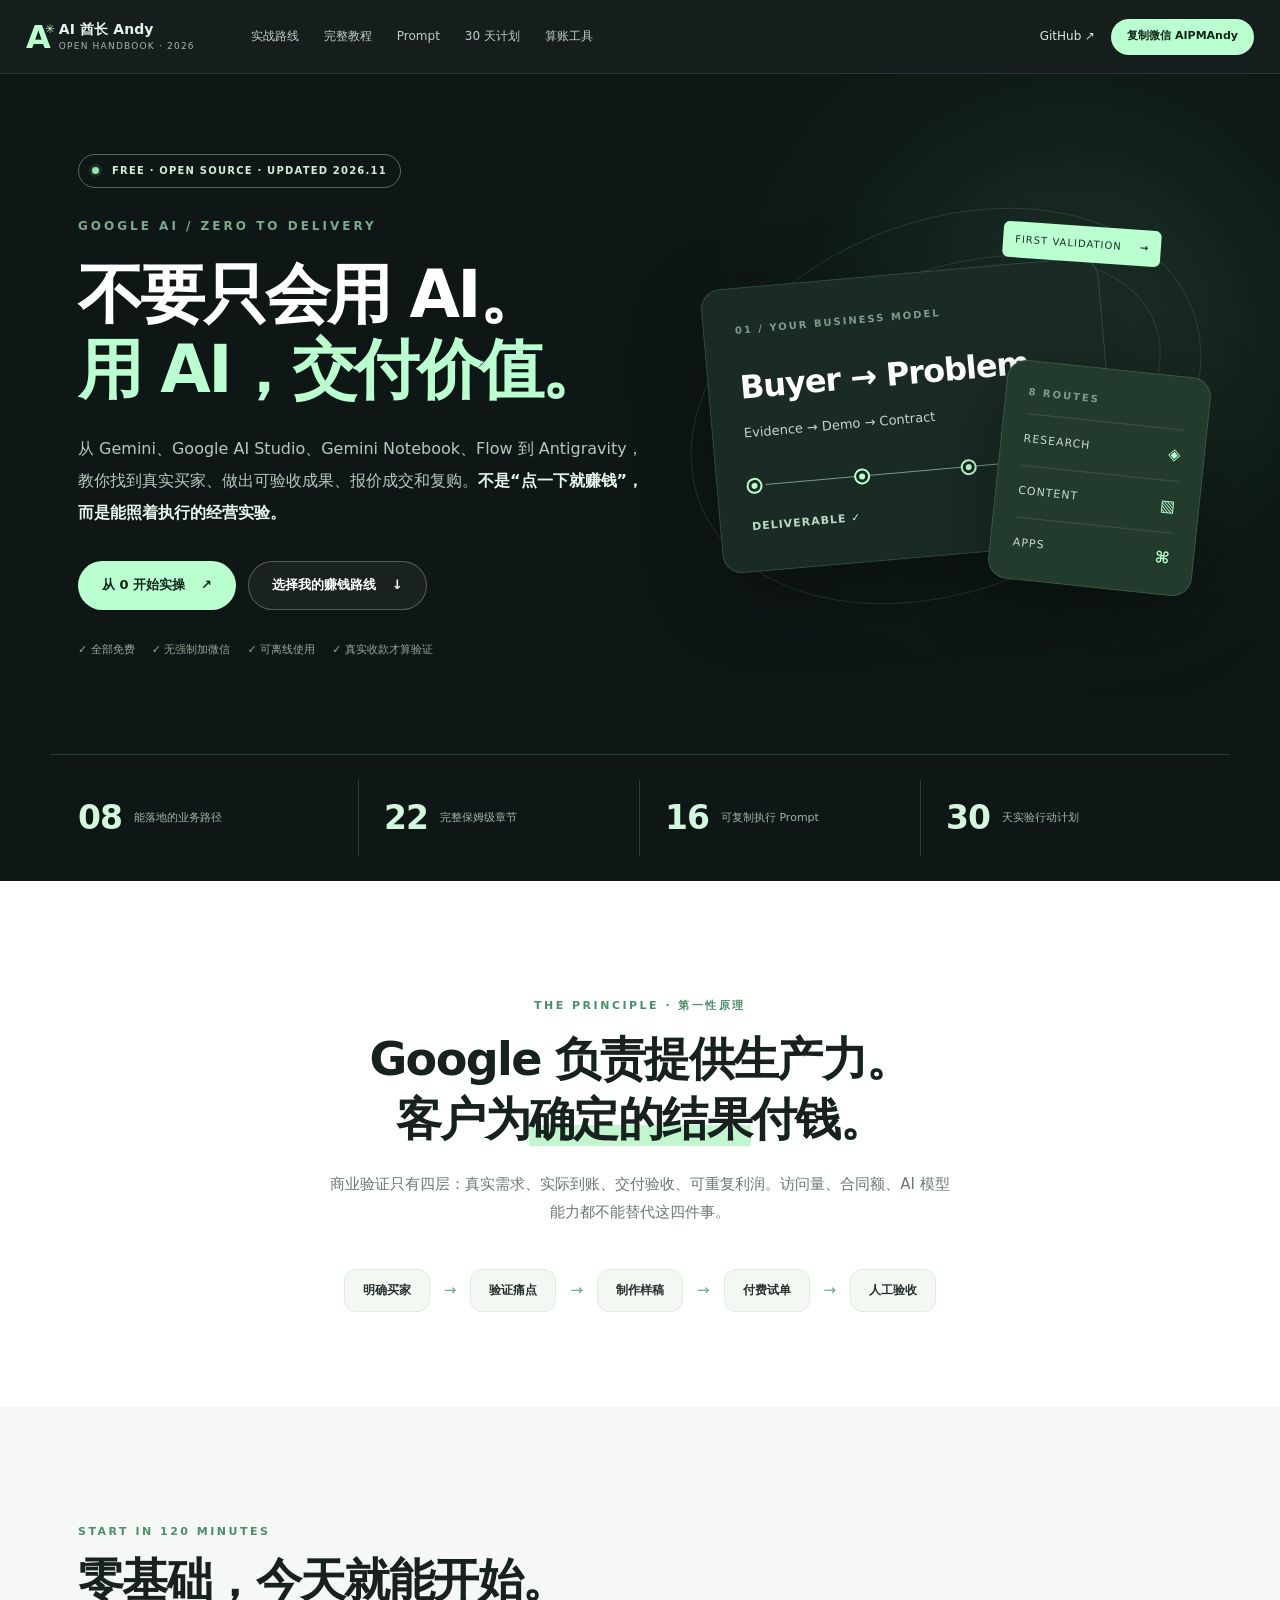
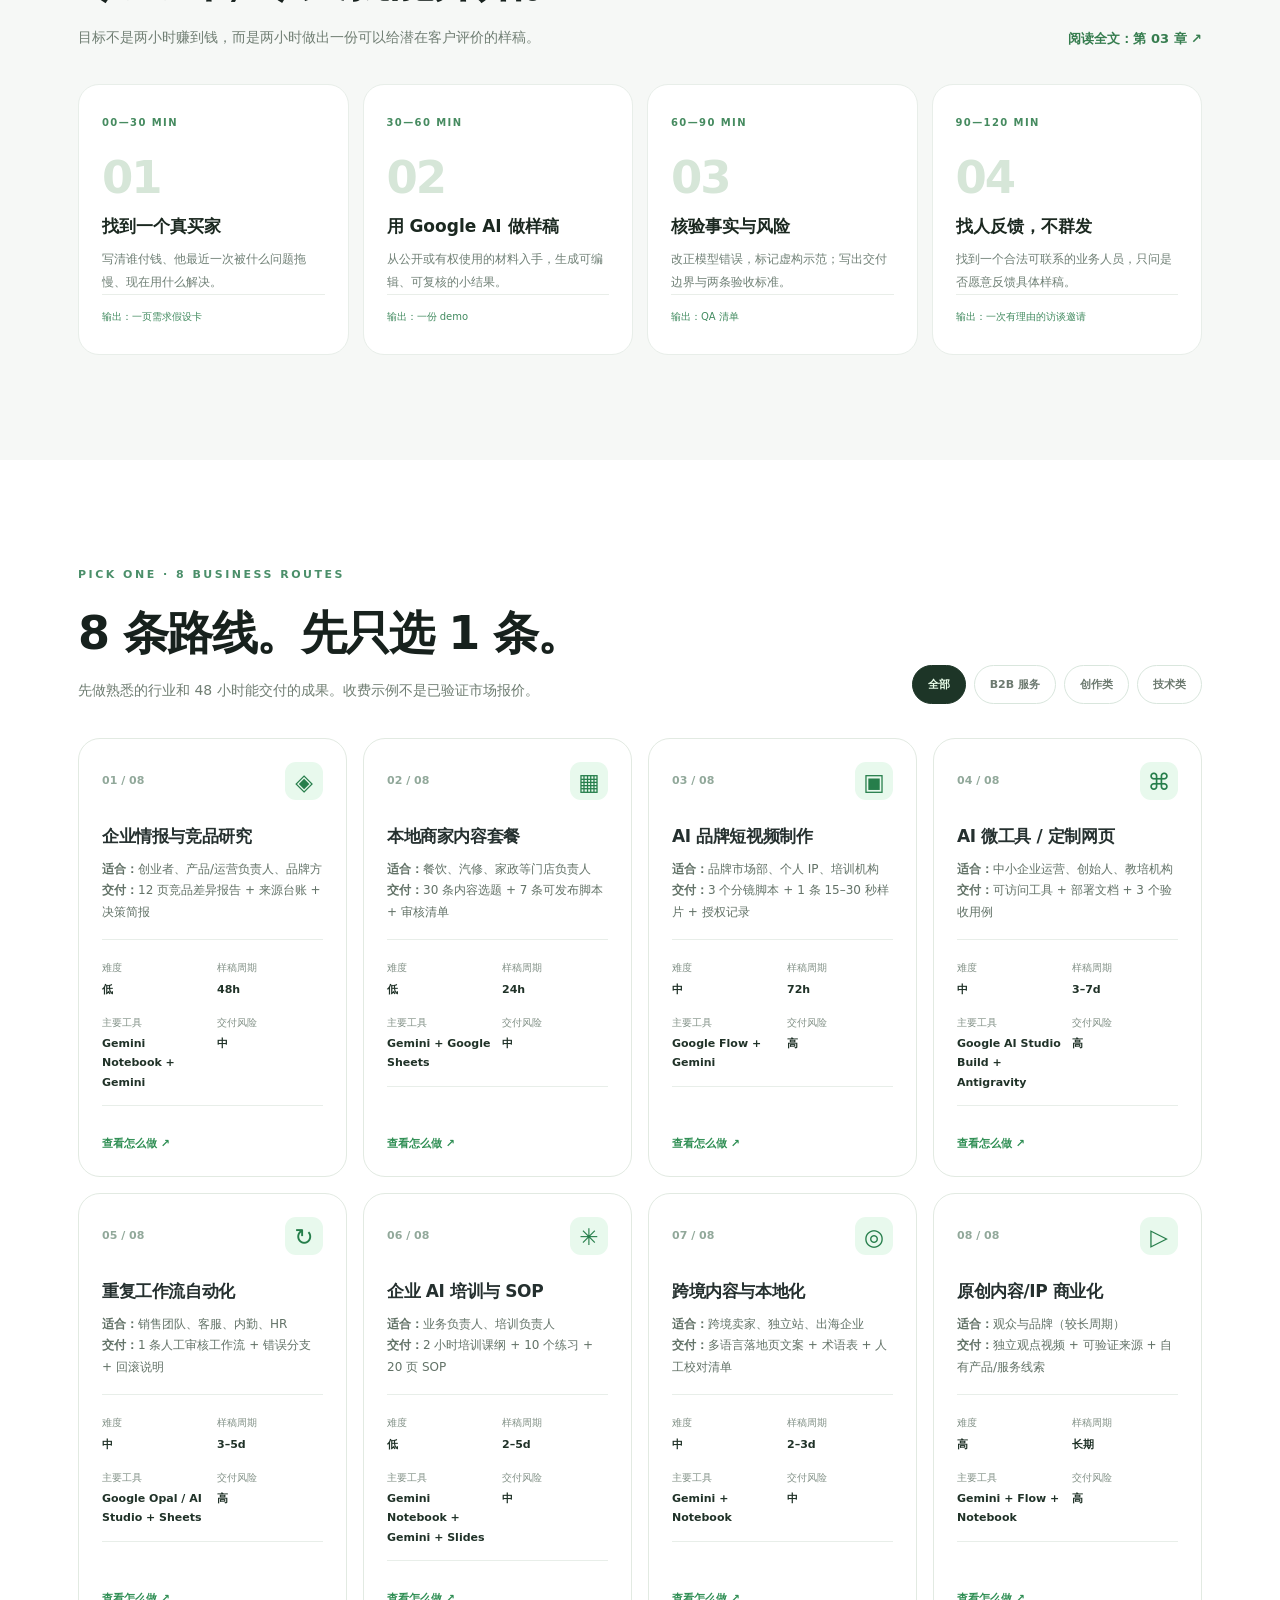
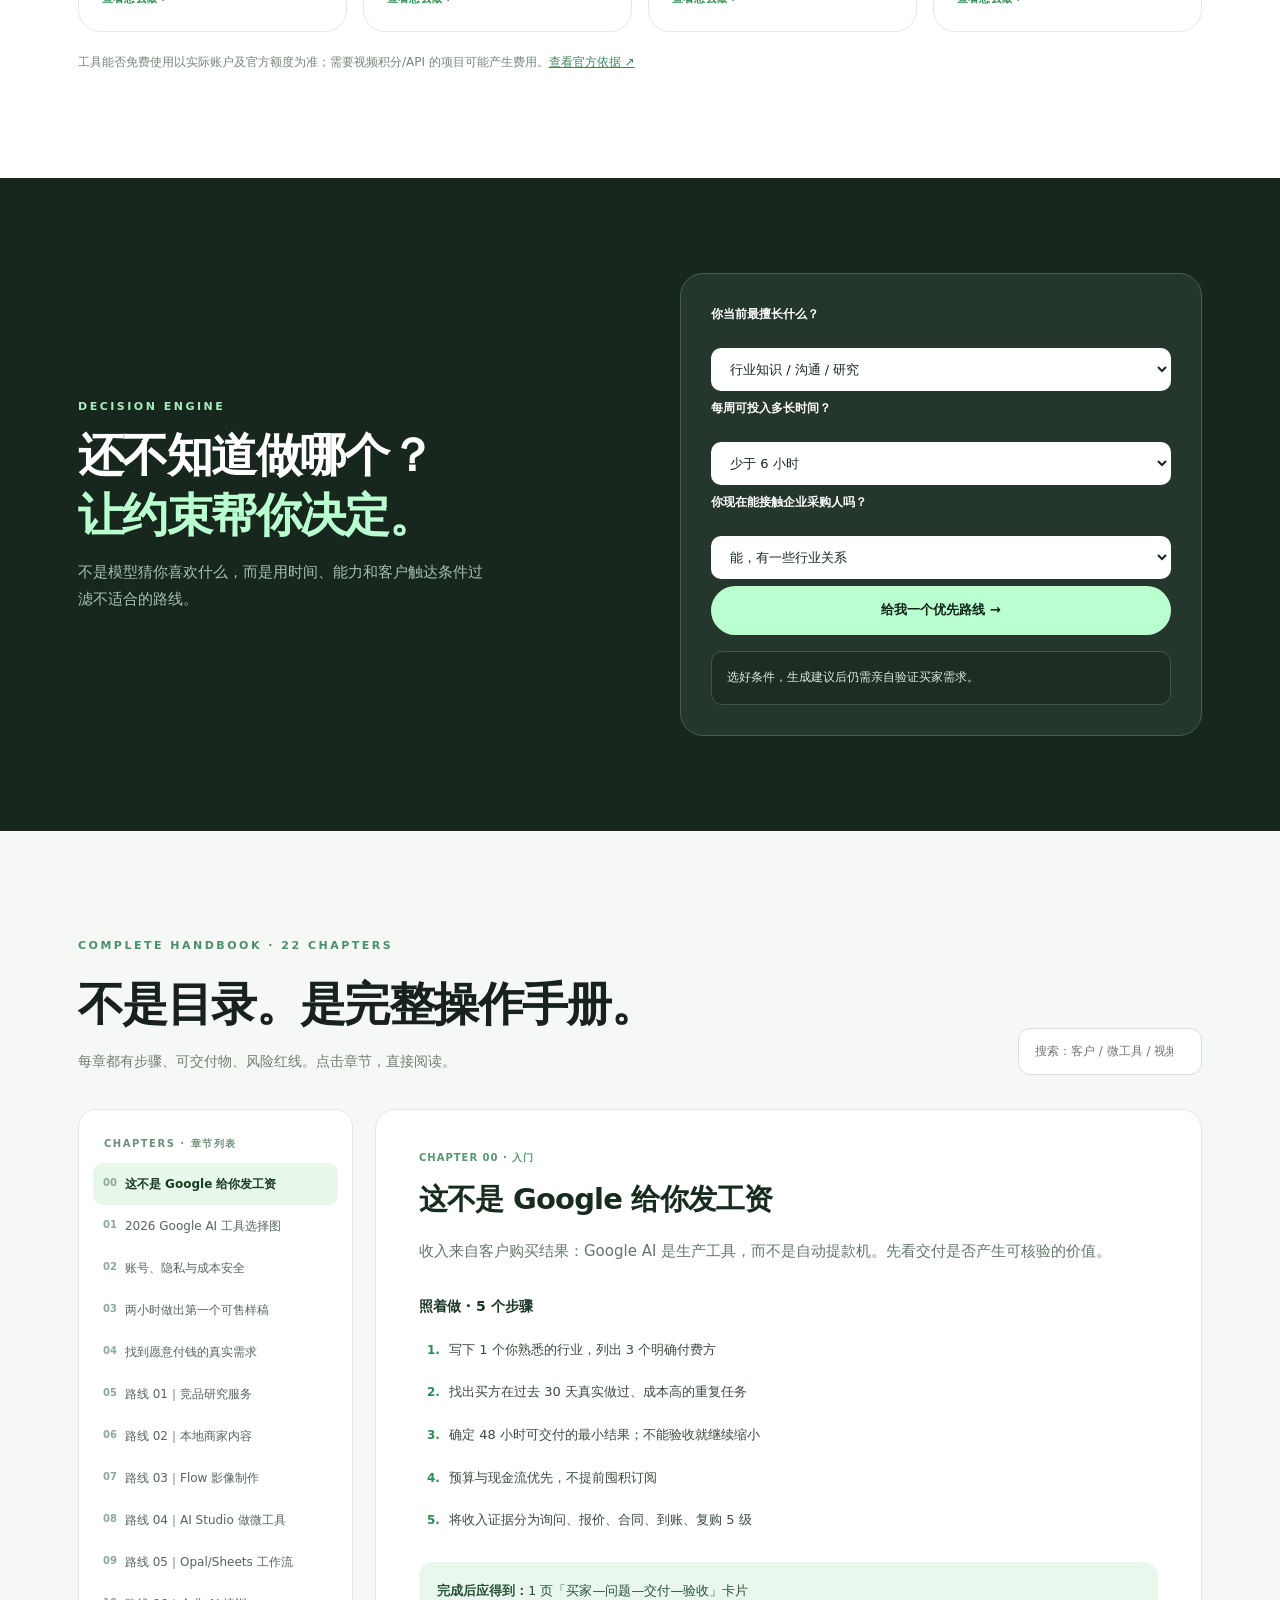
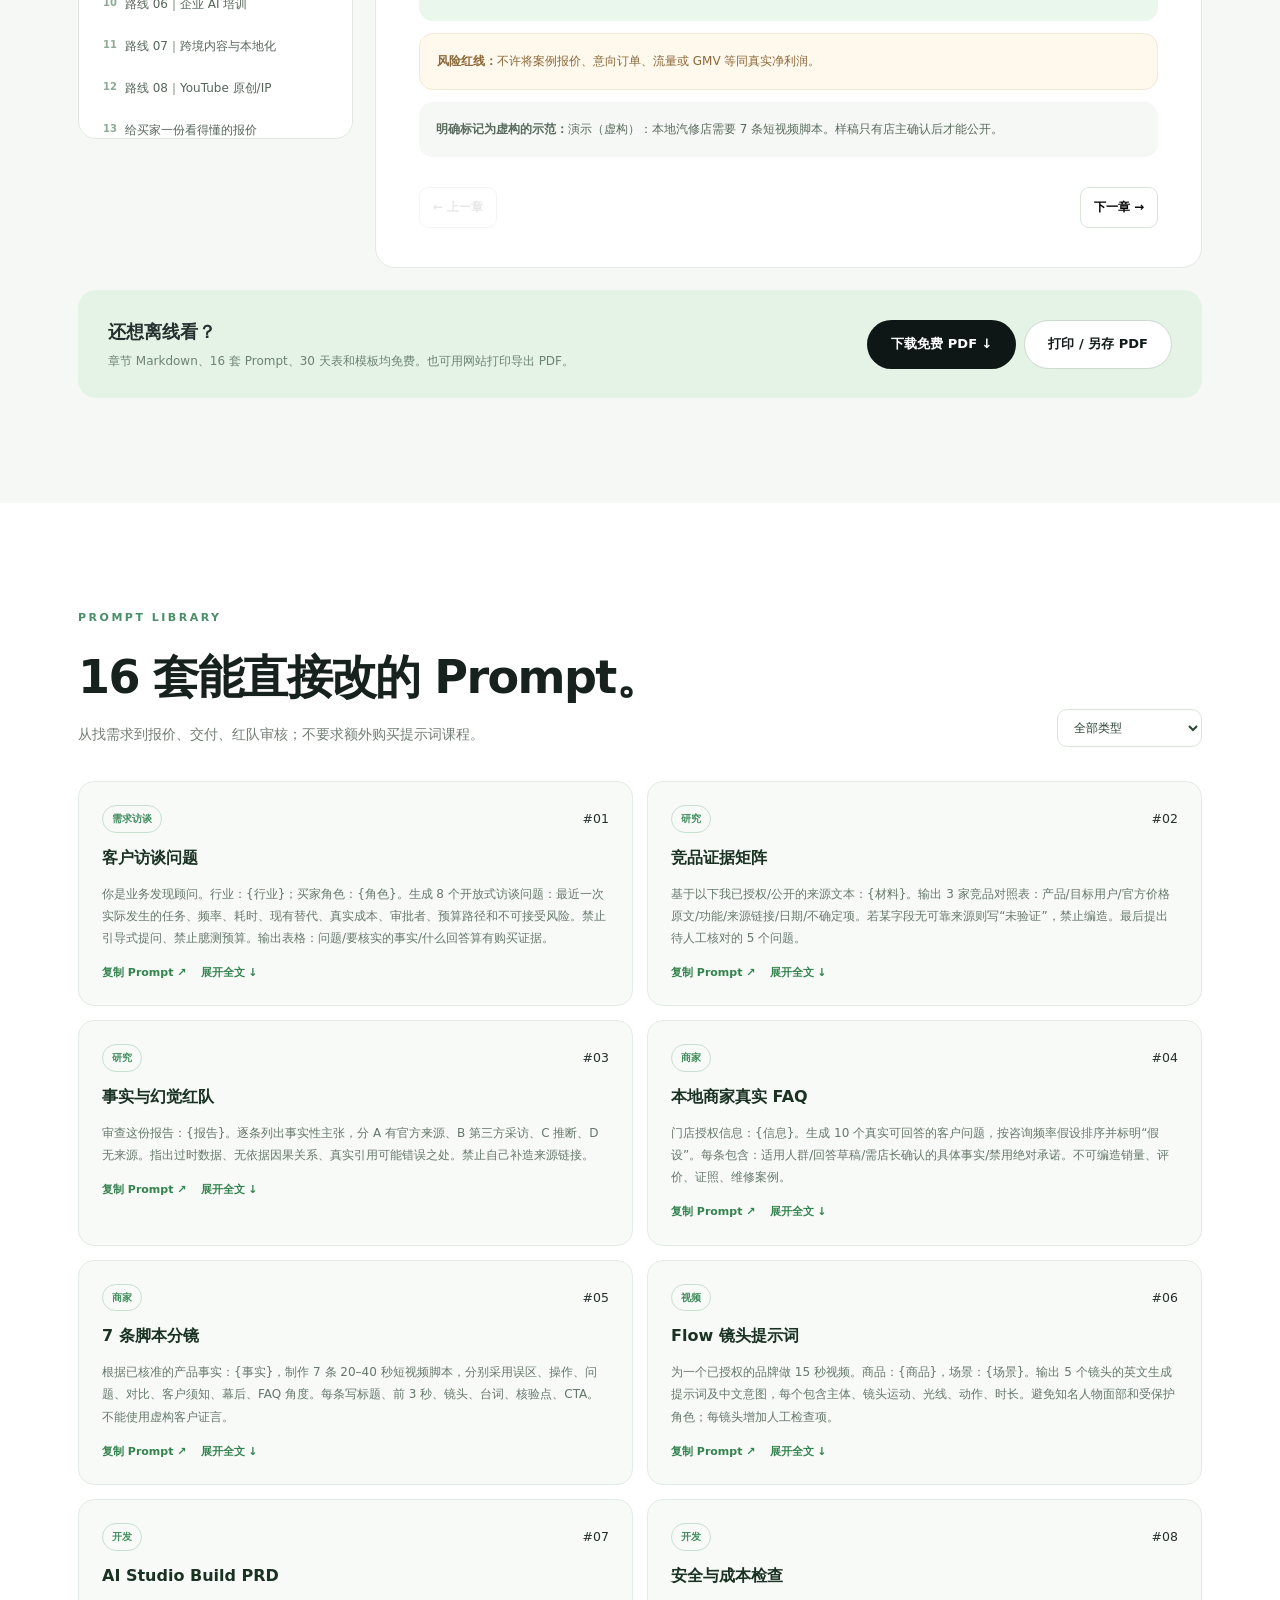
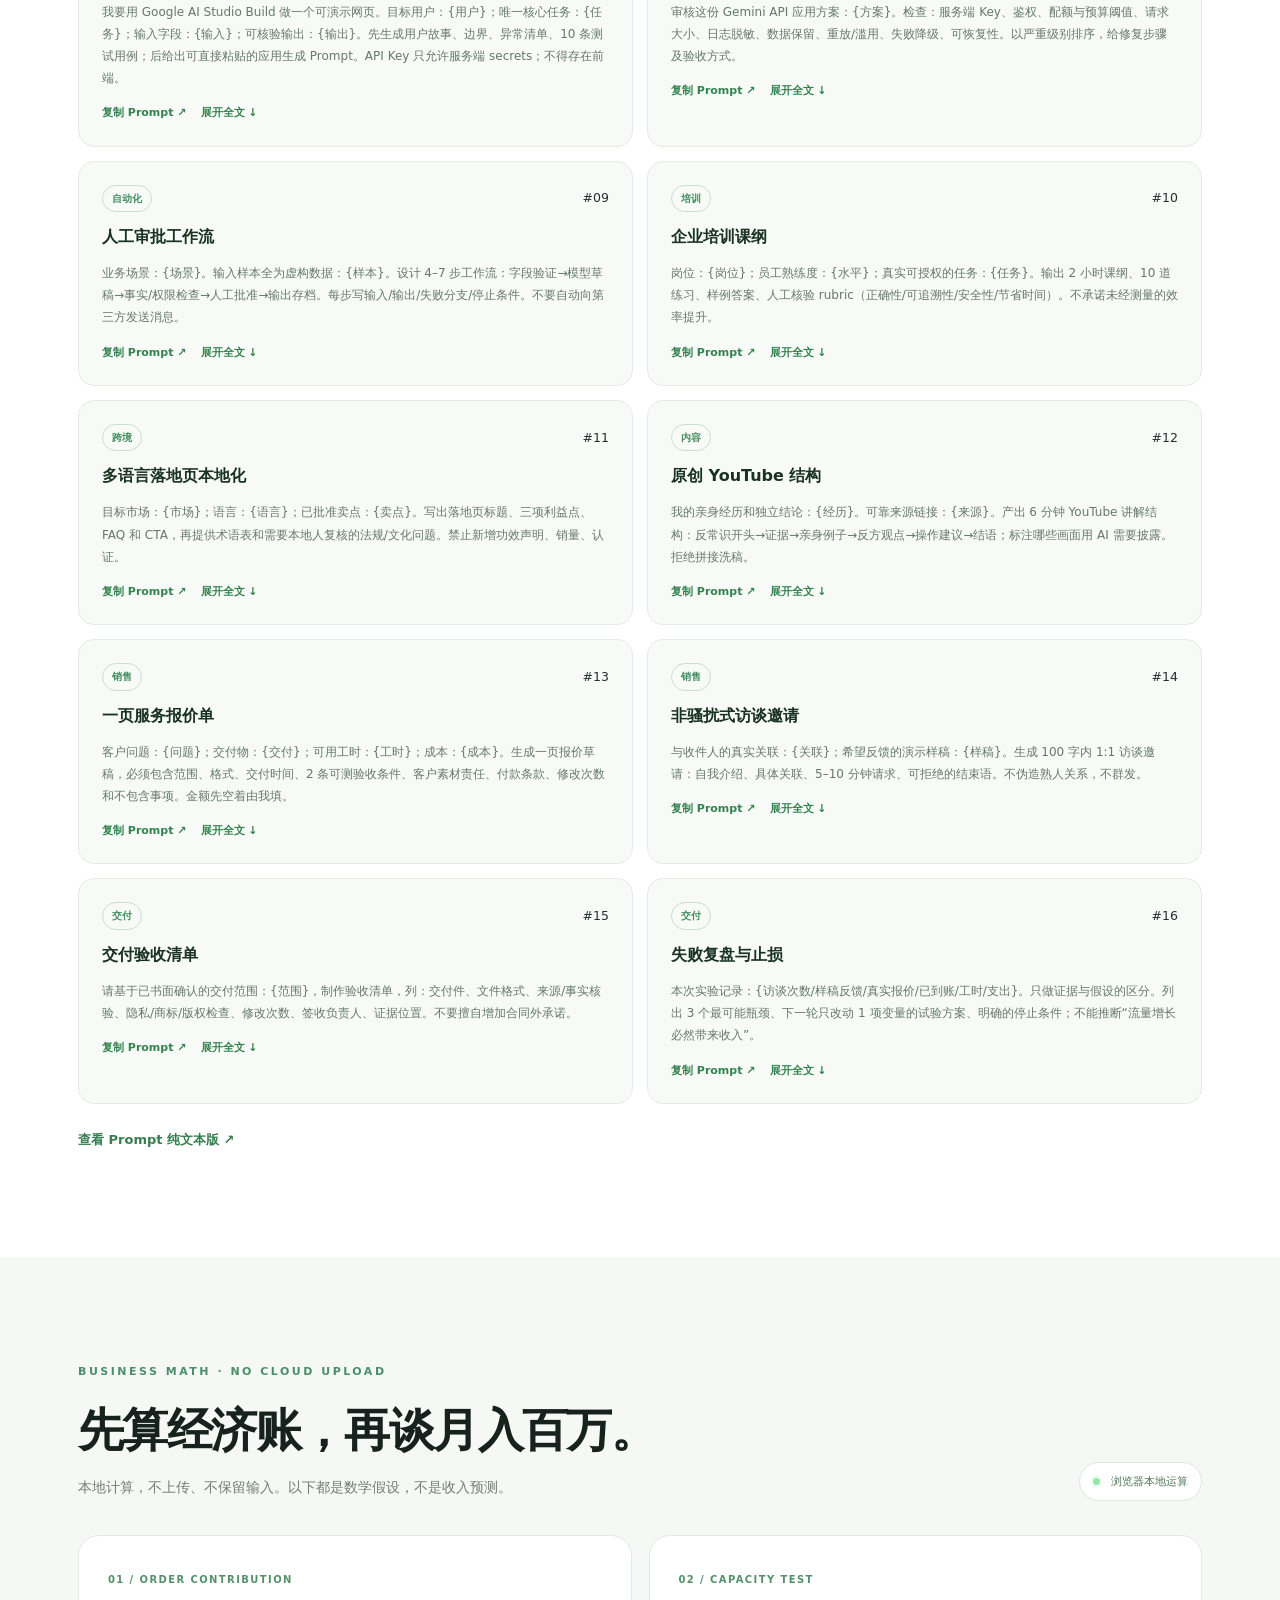
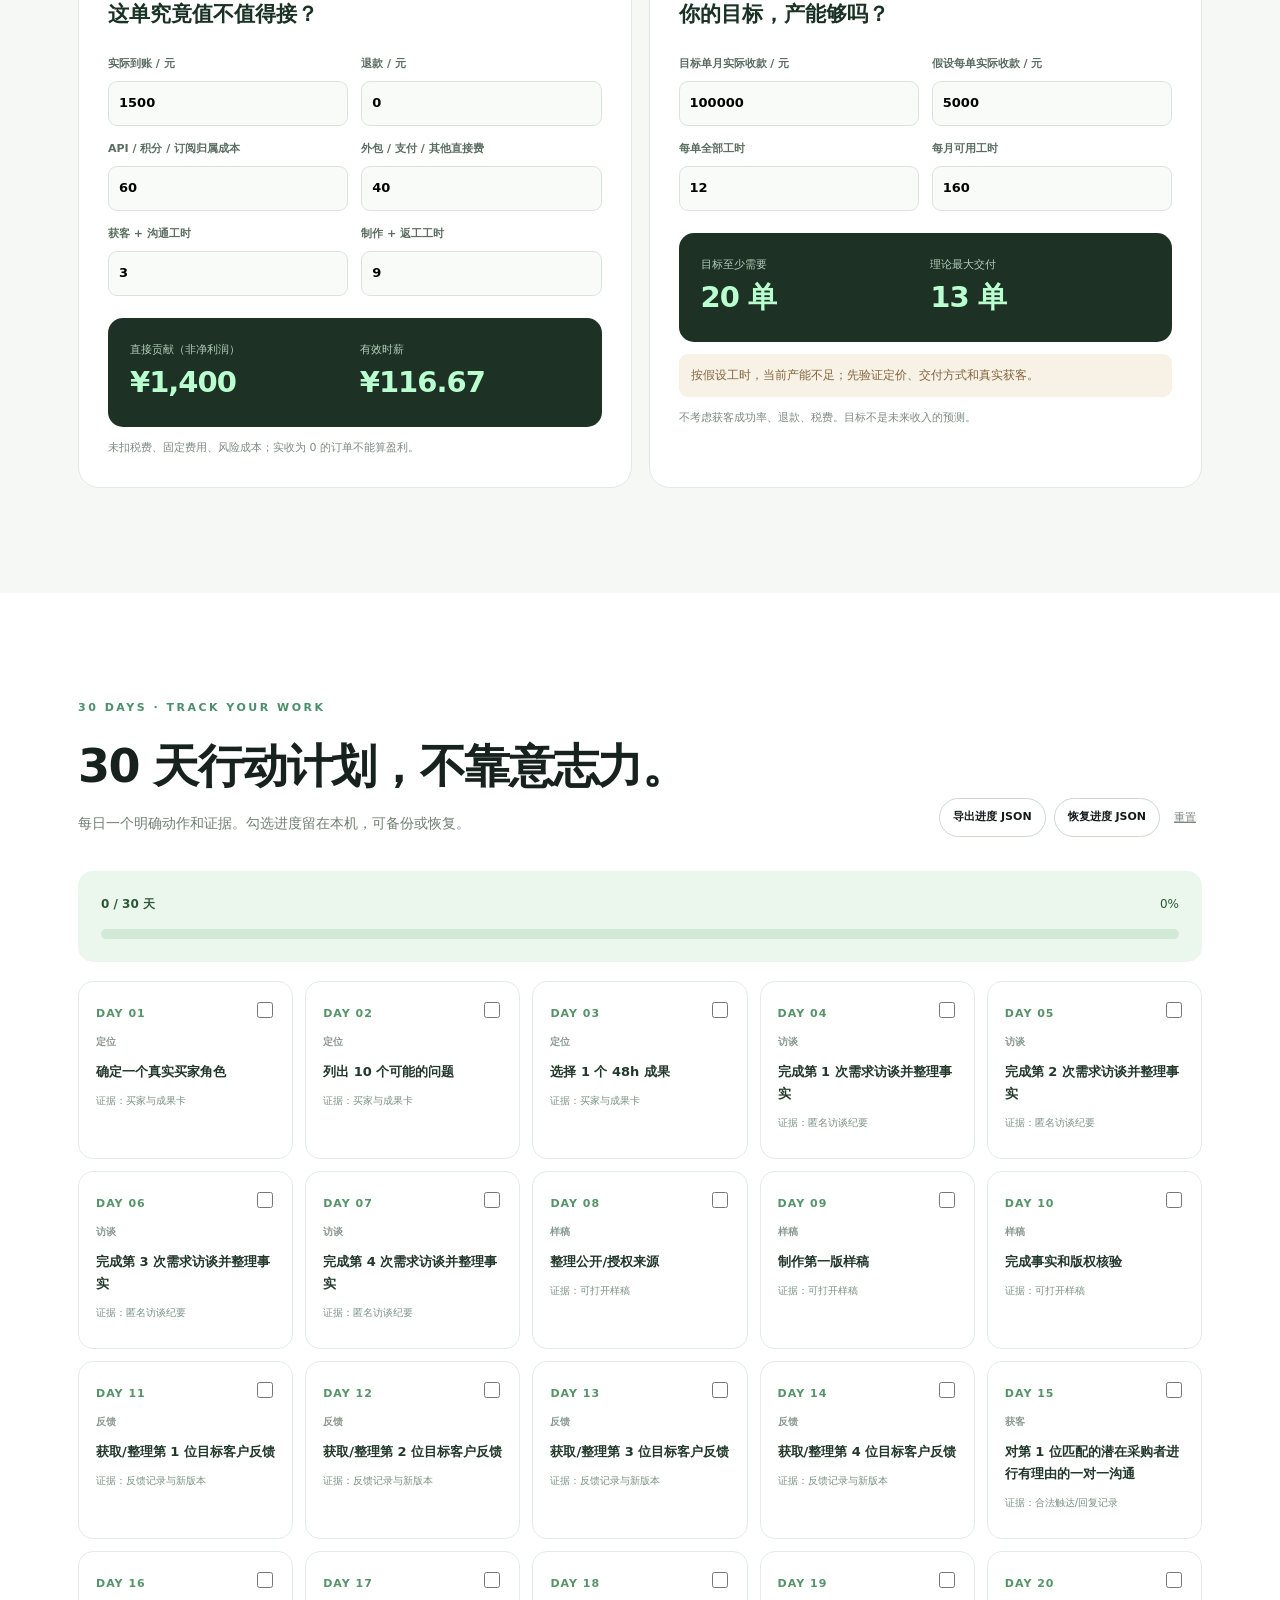
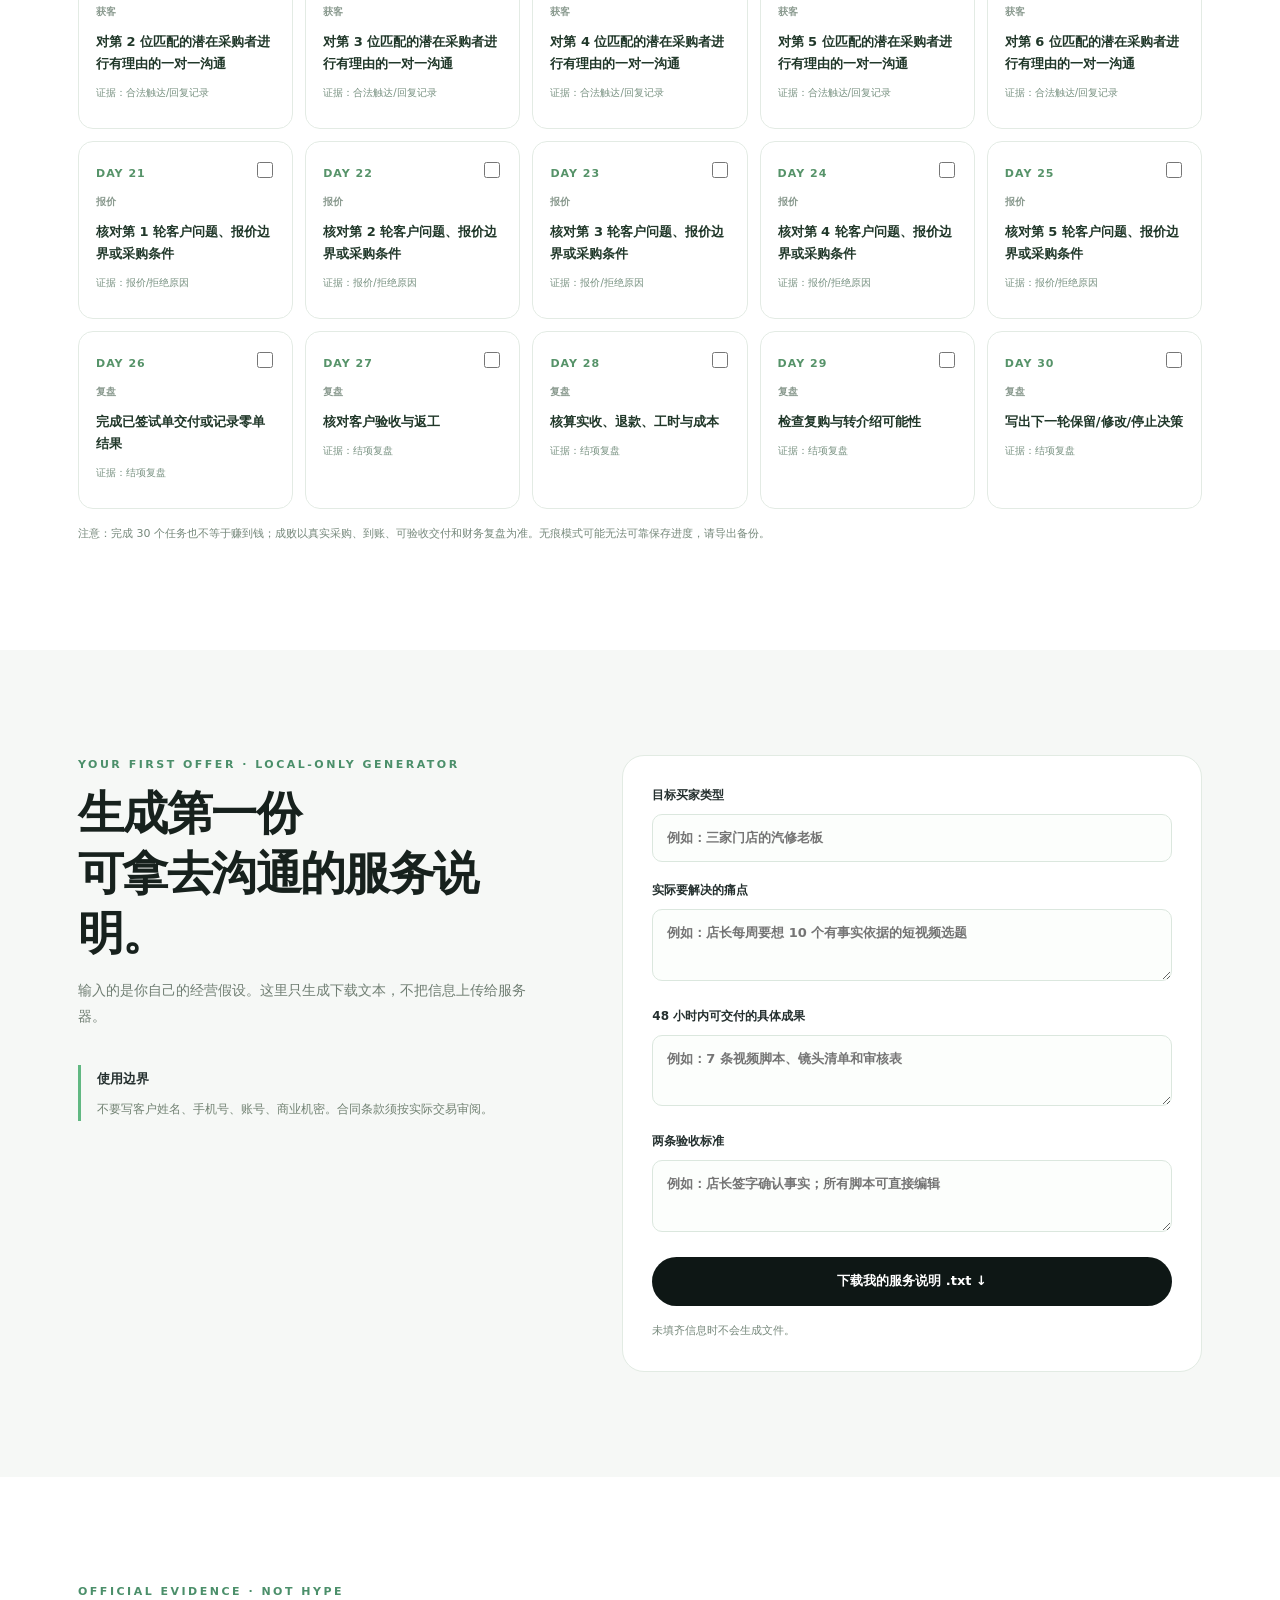
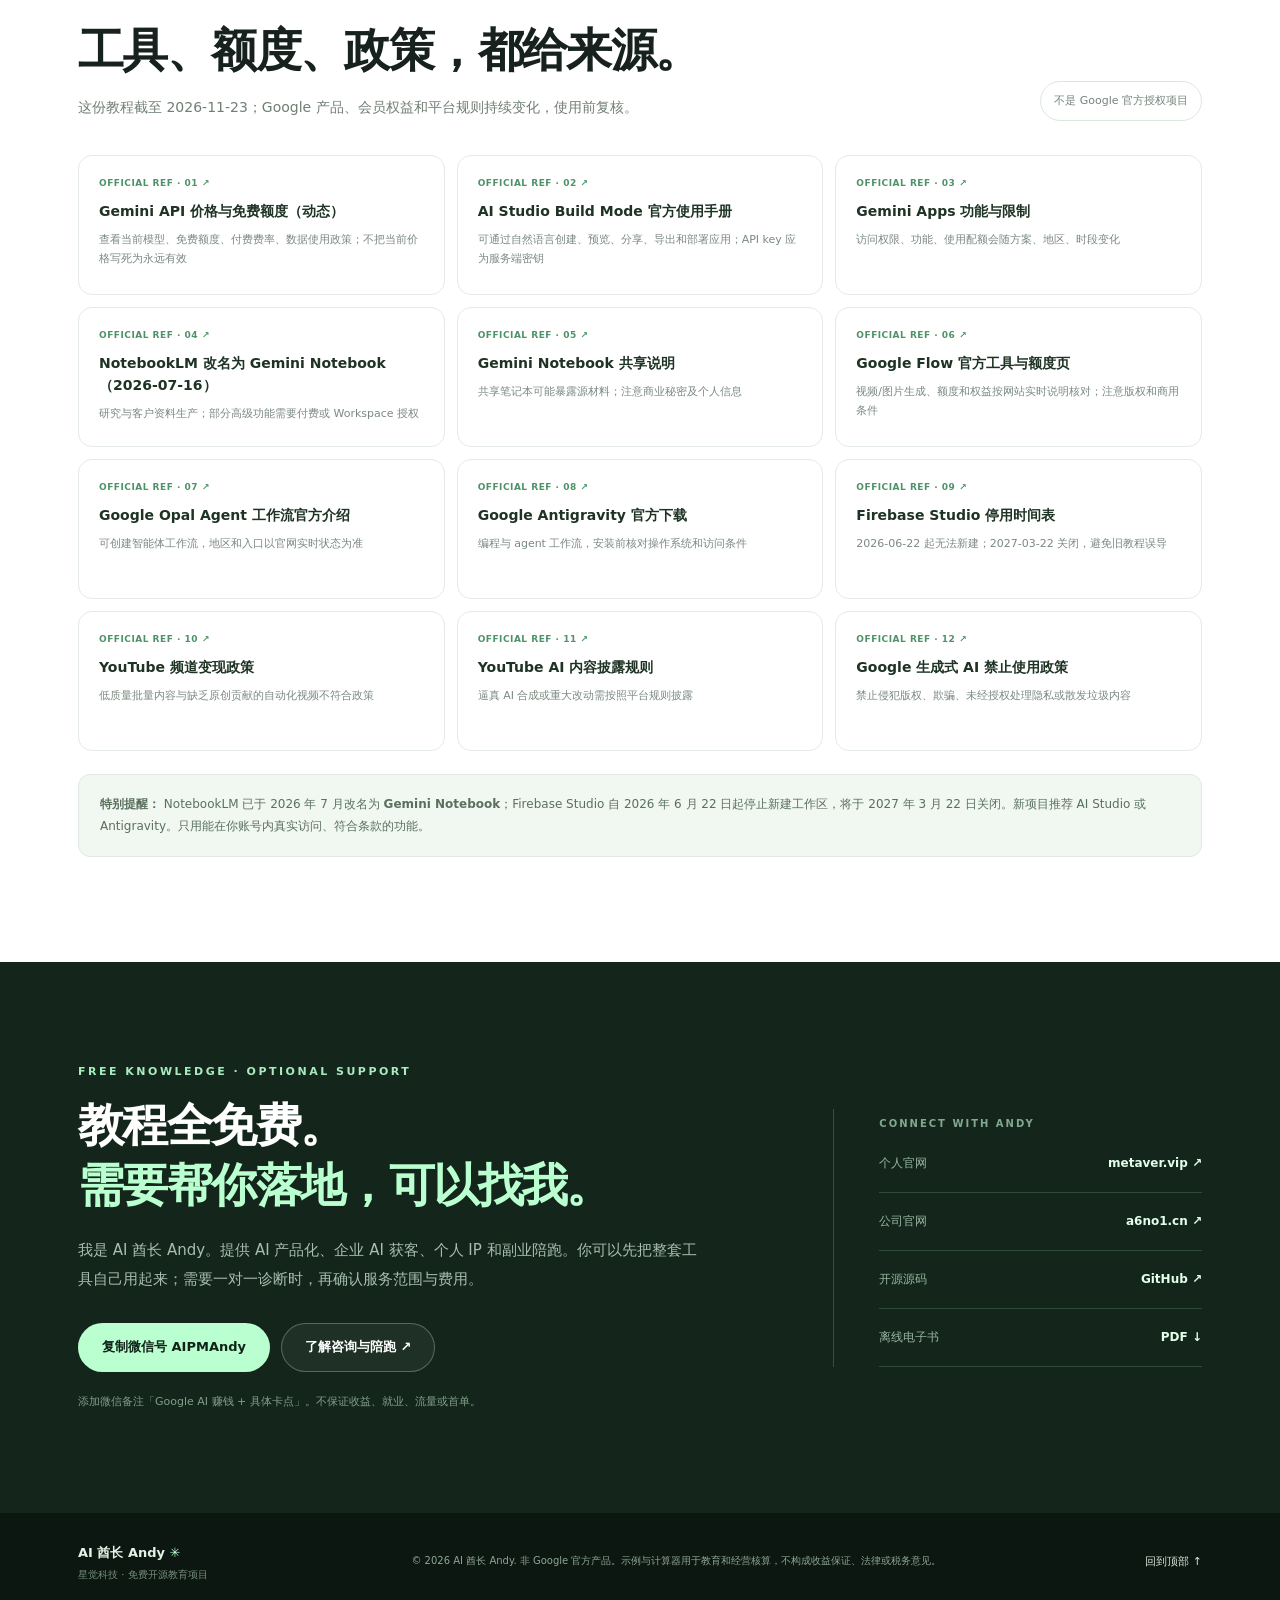
==== index.html @ 4d4e26f7 "feat: launch standalone Google AI income handbook and interactive website" ====
<!DOCTYPE html>
<html lang="zh-CN">
<head>
<meta charset="UTF-8" />
<meta name="viewport" content="width=device-width,initial-scale=1,viewport-fit=cover" />
<meta name="theme-color" content="#0e1715" />
<meta name="robots" content="index,follow" />
<meta name="description" content="Google AI 赚钱保姆级实战攻略：8条可交付业务路径、22章详细教程、16套Prompt、30天行动计划、报价利润计算器与合同验收模板。AI酋长Andy免费开源。" />
<meta name="author" content="AI 酋长 Andy / 星觉科技" />
<meta property="og:type" content="website" />
<meta property="og:title" content="Google AI 赚钱保姆级实战攻略｜AI酋长Andy" />
<meta property="og:description" content="不卖暴富故事，教你用 Google AI 做出可验收成果、寻找真实买家、完成第一笔商业验证。" />
<meta property="og:url" content="https://aipmandy.github.io/google-ai-income-handbook/" />
<link rel="canonical" href="https://aipmandy.github.io/google-ai-income-handbook/" />
<link rel="icon" href="data:image/svg+xml,%3Csvg xmlns='http://www.w3.org/2000/svg' viewBox='0 0 64 64'%3E%3Crect width='64' height='64' rx='18' fill='%230e1715'/%3E%3Cpath d='m18 42 14-24 14 24m-22-8h16' fill='none' stroke='%23bcffd4' stroke-width='6' stroke-linecap='round'/%3E%3C/svg%3E" />
<link rel="stylesheet" href="assets/style.css" />
<title>Google AI 赚钱保姆级实战攻略 · AI 酋长 Andy</title>
<script type="application/ld+json">{"@context":"https://schema.org","@type":"HowTo","name":"Google AI 赚钱保姆级实战攻略","description":"从需求验证到AI交付、报价、第一单与复购的免费实操教程","inLanguage":"zh-CN","dateModified":"2026-11-23","author":{"@type":"Person","name":"AI 酋长 Andy","url":"https://metaver.vip/"},"publisher":{"@type":"Organization","name":"星觉科技","url":"https://www.a6no1.cn/"},"url":"https://aipmandy.github.io/google-ai-income-handbook/","totalTime":"P30D"}</script>
<script defer src="assets/data.js"></script>
<script defer src="assets/app.js"></script>
</head>
<body>
<a class="skip-link" href="#main">跳到正文</a>
<header class="topbar"><div class="nav-shell">
 <a class="brand" href="#top" aria-label="返回顶部"><span class="brand-icon">A<span class="brand-star">✳</span></span><span class="brand-text">AI 酋长 Andy <small>OPEN HANDBOOK · 2026</small></span></a>
 <nav class="nav-links" aria-label="主导航"><a href="#routes">实战路线</a><a href="#lessons">完整教程</a><a href="#prompts">Prompt</a><a href="#plan">30 天计划</a><a href="#tools">算账工具</a></nav>
 <div class="nav-actions"><a class="nav-github" href="https://github.com/AIPMAndy/google-ai-income-handbook" target="_blank" rel="noopener noreferrer">GitHub ↗</a><button class="btn btn-mint btn-sm copy-wx" type="button">复制微信 AIPMAndy</button></div>
</div></header>
<main id="main">
 <section class="hero" id="top"><div class="hero-glow"></div><div class="container hero-grid">
   <div class="hero-copy"><div class="eyebrow"><span class="live-dot"></span> FREE · OPEN SOURCE · UPDATED 2026.11</div><p class="hero-kicker">GOOGLE AI / ZERO TO DELIVERY</p>
    <h1>不要只会用 AI。<br /><em>用 AI，交付价值。</em></h1>
    <p class="hero-desc">从 Gemini、Google AI Studio、Gemini Notebook、Flow 到 Antigravity，教你找到真实买家、做出可验收成果、报价成交和复购。<strong>不是“点一下就赚钱”，而是能照着执行的经营实验。</strong></p>
    <div class="hero-buttons"><a class="btn btn-mint" href="#quickstart">从 0 开始实操 <span>↗</span></a><a class="btn btn-ghost" href="#routes">选择我的赚钱路线 <span>↓</span></a></div>
    <div class="hero-trust"><span>✓ 全部免费</span><span>✓ 无强制加微信</span><span>✓ 可离线使用</span><span>✓ 真实收款才算验证</span></div>
   </div>
   <div class="hero-art" aria-hidden="true"><div class="orbit orbit-one"></div><div class="orbit orbit-two"></div><div class="visual-card card-main"><small>01 / YOUR BUSINESS MODEL</small><b>Buyer → Problem</b><span>Evidence → Demo → Contract</span><div class="flow-line"><i></i><i></i><i></i><i></i></div><strong>DELIVERABLE <em>✓</em></strong></div><div class="visual-card card-secondary"><small>8 ROUTES</small><span>RESEARCH <b>◈</b></span><span>CONTENT <b>▧</b></span><span>APPS <b>⌘</b></span></div><div class="float-label">FIRST VALIDATION <strong>→</strong></div></div>
 </div><div class="container hero-stats"><div><strong>08</strong><span>能落地的业务路径</span></div><div><strong>22</strong><span>完整保姆级章节</span></div><div><strong>16</strong><span>可复制执行 Prompt</span></div><div><strong>30</strong><span>天实验行动计划</span></div></div></section>
 <section class="statement section-white"><div class="container statement-content"><div class="section-tag">THE PRINCIPLE · 第一性原理</div><h2>Google 负责提供生产力。<br />客户为<span class="mark">确定的结果</span>付钱。</h2><p>商业验证只有四层：真实需求、实际到账、交付验收、可重复利润。访问量、合同额、AI 模型能力都不能替代这四件事。</p><div class="principle-flow"><span>明确买家</span><i>→</i><span>验证痛点</span><i>→</i><span>制作样稿</span><i>→</i><span>付费试单</span><i>→</i><span>人工验收</span></div></div></section>
 <section id="quickstart" class="section soft-section"><div class="container"><div class="split-heading"><div><div class="section-tag">START IN 120 MINUTES</div><h2>零基础，今天就能开始。</h2><p class="section-lead">目标不是两小时赚到钱，而是两小时做出一份可以给潜在客户评价的样稿。</p></div><a href="#lessons" class="inline-link">阅读全文：第 03 章 ↗</a></div><div class="quick-grid"><article><span class="quick-time">00—30 MIN</span><div class="step-num">01</div><h3>找到一个真买家</h3><p>写清谁付钱、他最近一次被什么问题拖慢、现在用什么解决。</p><small>输出：一页需求假设卡</small></article><article><span class="quick-time">30—60 MIN</span><div class="step-num">02</div><h3>用 Google AI 做样稿</h3><p>从公开或有权使用的材料入手，生成可编辑、可复核的小结果。</p><small>输出：一份 demo</small></article><article><span class="quick-time">60—90 MIN</span><div class="step-num">03</div><h3>核验事实与风险</h3><p>改正模型错误，标记虚构示范；写出交付边界与两条验收标准。</p><small>输出：QA 清单</small></article><article><span class="quick-time">90—120 MIN</span><div class="step-num">04</div><h3>找人反馈，不群发</h3><p>找到一个合法可联系的业务人员，只问是否愿意反馈具体样稿。</p><small>输出：一次有理由的访谈邀请</small></article></div></div></section>
 <section id="routes" class="section section-white"><div class="container"><div class="section-tag">PICK ONE · 8 BUSINESS ROUTES</div><div class="split-heading"><div><h2>8 条路线。先只选 1 条。</h2><p class="section-lead">先做熟悉的行业和 48 小时能交付的成果。收费示例不是已验证市场报价。</p></div><div class="filters" role="group" aria-label="筛选业务路线"><button class="chip active" data-filter="all" aria-pressed="true">全部</button><button class="chip" data-filter="business" aria-pressed="false">B2B 服务</button><button class="chip" data-filter="creative" aria-pressed="false">创作类</button><button class="chip" data-filter="technical" aria-pressed="false">技术类</button></div></div><div id="route-grid" class="route-grid"></div><div class="route-note">工具能否免费使用以实际账户及官方额度为准；需要视频积分/API 的项目可能产生费用。<a href="#sources">查看官方依据 ↗</a></div></div></section>
 <section class="section dark-panel-section" id="selector"><div class="container selector-grid"><div><div class="section-tag light-tag">DECISION ENGINE</div><h2>还不知道做哪个？<br /><em>让约束帮你决定。</em></h2><p>不是模型猜你喜欢什么，而是用时间、能力和客户触达条件过滤不适合的路线。</p></div><div class="selector-card"><label for="skill">你当前最擅长什么？</label><select id="skill"><option value="business">行业知识 / 沟通 / 研究</option><option value="creative">文字 / 视频 / 设计</option><option value="technical">代码 / 自动化 / 产品</option></select><label for="hours">每周可投入多长时间？</label><select id="hours"><option value="6">少于 6 小时</option><option value="12">6–12 小时</option><option value="24">12 小时以上</option></select><label for="buyers">你现在能接触企业采购人吗？</label><select id="buyers"><option value="yes">能，有一些行业关系</option><option value="no">暂时不能，要从内容/公开渠道开始</option></select><button type="button" class="btn btn-mint full" id="recommend">给我一个优先路线 →</button><div id="recommend-result" class="recommend-result" aria-live="polite">选好条件，生成建议后仍需亲自验证买家需求。</div></div></div></section>
 <section id="lessons" class="section soft-section"><div class="container"><div class="section-tag">COMPLETE HANDBOOK · 22 CHAPTERS</div><div class="split-heading"><div><h2>不是目录。是完整操作手册。</h2><p class="section-lead">每章都有步骤、可交付物、风险红线。点击章节，直接阅读。</p></div><div class="chapter-search-wrap"><label class="sr-only" for="chapter-search">搜索教程章节</label><input type="search" id="chapter-search" placeholder="搜索：客户 / 微工具 / 视频 / 报价" /></div></div><div class="lesson-layout"><aside class="lesson-sidebar" aria-label="章节目录"><div class="side-label">CHAPTERS · 章节列表</div><div id="chapter-list"></div></aside><article class="lesson-reader" id="chapter-article" tabindex="-1"><div class="lesson-placeholder">选择左侧章节开始阅读。</div></article></div><div class="download-bar"><div><strong>还想离线看？</strong><p>章节 Markdown、16 套 Prompt、30 天表和模板均免费。也可用网站打印导出 PDF。</p></div><div class="download-actions"><a href="pdf/google-ai-income-handbook.pdf" class="btn btn-dark" download>下载免费 PDF ↓</a><button class="btn btn-outline" id="print-book" type="button">打印 / 另存 PDF</button></div></div></div></section>
 <section id="prompts" class="section section-white"><div class="container"><div class="section-tag">PROMPT LIBRARY</div><div class="split-heading"><div><h2>16 套能直接改的 Prompt。</h2><p class="section-lead">从找需求到报价、交付、红队审核；不要求额外购买提示词课程。</p></div><label class="sr-only" for="prompt-filter">选择 Prompt 分类</label><select id="prompt-filter" class="prompt-filter"><option value="all">全部类型</option><option value="需求访谈">需求访谈</option><option value="研究">研究</option><option value="商家">商家</option><option value="视频">视频</option><option value="开发">开发</option><option value="自动化">自动化</option><option value="培训">培训</option><option value="跨境">跨境</option><option value="内容">内容</option><option value="销售">销售</option><option value="交付">交付</option></select></div><div id="prompt-grid" class="prompt-grid"></div><a class="inline-link" href="chapters/PROMPTS.md">查看 Prompt 纯文本版 ↗</a></div></section>
 <section id="tools" class="section soft-section"><div class="container"><div class="section-tag">BUSINESS MATH · NO CLOUD UPLOAD</div><div class="split-heading"><div><h2>先算经济账，再谈月入百万。</h2><p class="section-lead">本地计算，不上传、不保留输入。以下都是数学假设，不是收入预测。</p></div><div class="pill"><span class="live-dot"></span> 浏览器本地运算</div></div><div class="calc-grid"><div class="calc-card"><div class="calc-header"><span>01 / ORDER CONTRIBUTION</span><h3>这单究竟值不值得接？</h3></div><div class="calc-fields"><label>实际到账 / 元 <input id="received" type="number" min="0" step="0.01" value="1500" /></label><label>退款 / 元 <input id="refund" type="number" min="0" step="0.01" value="0" /></label><label>API / 积分 / 订阅归属成本 <input id="tools-cost" type="number" min="0" step="0.01" value="60" /></label><label>外包 / 支付 / 其他直接费 <input id="other-cost" type="number" min="0" step="0.01" value="40" /></label><label>获客 + 沟通工时 <input id="sales-hours" type="number" min="0" step="0.5" value="3" /></label><label>制作 + 返工工时 <input id="work-hours" type="number" min="0" step="0.5" value="9" /></label></div><div class="calc-result"><div><span>直接贡献（非净利润）</span><strong id="contribution">¥1,400</strong></div><div><span>有效时薪</span><strong id="hourly">¥116.67</strong></div></div><small>未扣税费、固定费用、风险成本；实收为 0 的订单不能算盈利。</small></div><div class="calc-card"><div class="calc-header"><span>02 / CAPACITY TEST</span><h3>你的目标，产能够吗？</h3></div><div class="calc-fields"><label>目标单月实际收款 / 元 <input id="target" type="number" min="0" step="1000" value="100000" /></label><label>假设每单实际收款 / 元 <input id="ticket" type="number" min="0" step="100" value="5000" /></label><label>每单全部工时 <input id="hours-per-order" type="number" min="0" step="0.5" value="12" /></label><label>每月可用工时 <input id="monthly-hours" type="number" min="0" step="1" value="160" /></label></div><div class="calc-result"><div><span>目标至少需要</span><strong id="need-orders">20 单</strong></div><div><span>理论最大交付</span><strong id="capacity">13 单</strong></div></div><div id="capacity-message" class="capacity-message" aria-live="polite"></div><small>不考虑获客成功率、退款、税费。目标不是未来收入的预测。</small></div></div></div></section>
 <section class="section section-white" id="plan"><div class="container"><div class="section-tag">30 DAYS · TRACK YOUR WORK</div><div class="split-heading"><div><h2>30 天行动计划，不靠意志力。</h2><p class="section-lead">每日一个明确动作和证据。勾选进度留在本机，可备份或恢复。</p></div><div class="plan-buttons"><button id="export-progress" class="btn btn-outline" type="button">导出进度 JSON</button><button id="import-progress" class="btn btn-outline" type="button">恢复进度 JSON</button><input id="progress-file" type="file" accept=".json,application/json" hidden /><button id="reset-progress" class="text-button" type="button">重置</button></div></div><div class="progress-block"><div class="progress-line"><strong id="progress-count">0 / 30 天</strong><span id="progress-percent">0%</span></div><div class="progress-track"><div id="progress-bar" class="progress-fill"></div></div></div><div id="plan-grid" class="plan-grid"></div><p class="note">注意：完成 30 个任务也不等于赚到钱；成败以真实采购、到账、可验收交付和财务复盘为准。无痕模式可能无法可靠保存进度，请导出备份。</p></div></section>
 <section id="brief" class="section soft-section"><div class="container brief-grid"><div><div class="section-tag">YOUR FIRST OFFER · LOCAL-ONLY GENERATOR</div><h2>生成第一份<br />可拿去沟通的服务说明。</h2><p class="section-lead">输入的是你自己的经营假设。这里只生成下载文本，不把信息上传给服务器。</p><div class="small-reminder"><strong>使用边界</strong><p>不要写客户姓名、手机号、账号、商业机密。合同条款须按实际交易审阅。</p></div></div><div class="brief-card"><label>目标买家类型<input id="brief-buyer" maxlength="180" placeholder="例如：三家门店的汽修老板" /></label><label>实际要解决的痛点<textarea id="brief-problem" maxlength="650" rows="2" placeholder="例如：店长每周要想 10 个有事实依据的短视频选题"></textarea></label><label>48 小时内可交付的具体成果<textarea id="brief-delivery" maxlength="650" rows="2" placeholder="例如：7 条视频脚本、镜头清单和审核表"></textarea></label><label>两条验收标准<textarea id="brief-check" maxlength="650" rows="2" placeholder="例如：店长签字确认事实；所有脚本可直接编辑"></textarea></label><button id="download-brief" class="btn btn-dark full" type="button">下载我的服务说明 .txt ↓</button><p class="note">未填齐信息时不会生成文件。</p></div></div></section>
 <section id="sources" class="section section-white"><div class="container"><div class="section-tag">OFFICIAL EVIDENCE · NOT HYPE</div><div class="split-heading"><div><h2>工具、额度、政策，都给来源。</h2><p class="section-lead">这份教程截至 2026-11-23；Google 产品、会员权益和平台规则持续变化，使用前复核。</p></div><div class="pill muted">不是 Google 官方授权项目</div></div><div id="sources-grid" class="sources-grid"></div><div class="policy-note"><strong>特别提醒：</strong> NotebookLM 已于 2026 年 7 月改名为 <b>Gemini Notebook</b>；Firebase Studio 自 2026 年 6 月 22 日起停止新建工作区，将于 2027 年 3 月 22 日关闭。新项目推荐 AI Studio 或 Antigravity。只用能在你账号内真实访问、符合条款的功能。</div></div></section>
 <section class="closing"><div class="container closing-grid"><div><div class="section-tag light-tag">FREE KNOWLEDGE · OPTIONAL SUPPORT</div><h2>教程全免费。<br /><em>需要帮你落地，可以找我。</em></h2><p>我是 AI 酋长 Andy。提供 AI 产品化、企业 AI 获客、个人 IP 和副业陪跑。你可以先把整套工具自己用起来；需要一对一诊断时，再确认服务范围与费用。</p><div class="closing-buttons"><button type="button" class="btn btn-mint copy-wx">复制微信号 AIPMAndy</button><a class="btn btn-ghost" href="https://metaver.vip/services" target="_blank" rel="noopener noreferrer">了解咨询与陪跑 ↗</a></div><small>添加微信备注「Google AI 赚钱 + 具体卡点」。不保证收益、就业、流量或首单。</small></div><div class="closing-links"><span>CONNECT WITH ANDY</span><div><a href="https://metaver.vip/" target="_blank" rel="noopener noreferrer">个人官网 <b>metaver.vip ↗</b></a><a href="https://www.a6no1.cn/" target="_blank" rel="noopener noreferrer">公司官网 <b>a6no1.cn ↗</b></a><a href="https://github.com/AIPMAndy/google-ai-income-handbook" target="_blank" rel="noopener noreferrer">开源源码 <b>GitHub ↗</b></a><a href="pdf/google-ai-income-handbook.pdf" download>离线电子书 <b>PDF ↓</b></a></div></div></div></section>
</main>
<footer class="footer"><div class="container"><div><strong>AI 酋长 Andy <span>✳</span></strong><small>星觉科技 · 免费开源教育项目</small></div><p>© 2026 AI 酋长 Andy. 非 Google 官方产品。示例与计算器用于教育和经营核算，不构成收益保证、法律或税务意见。</p><a href="#top">回到顶部 ↑</a></div></footer>
<div id="toast" class="toast" role="status" aria-live="polite"></div>
<noscript><div class="nojs">当前浏览器已禁用 JavaScript；章节全文可阅读 <a href="chapters/COMPLETE-GUIDE.md">Markdown 版本</a>，所有材料仍可免费使用。</div></noscript>
</body></html>
---- assets/style.css ----
:root{--ink:#121b1a;--deep:#0e1715;--mint:#b9ffcf;--mint2:#8be7b9;--paper:#fff;--soft:#f5f7f5;--text:#25302f;--sub:#6b7771;--line:#e3e9e4;--radius:24px;--max:1180px;color-scheme:light}*{box-sizing:border-box}html{scroll-behavior:smooth;scroll-padding-top:82px}body{margin:0;background:#fff;color:var(--text);font-family:-apple-system,BlinkMacSystemFont,"SF Pro Display","PingFang SC","Microsoft YaHei","Noto Sans CJK SC",system-ui,sans-serif;font-size:15px;line-height:1.75;-webkit-font-smoothing:antialiased}button,input,select,textarea{font:inherit}button{cursor:pointer}button:focus-visible,a:focus-visible,input:focus-visible,textarea:focus-visible,select:focus-visible{outline:3px solid #56c48a;outline-offset:3px}a{color:inherit;text-decoration:none}p{margin:0}.container{max-width:var(--max);margin:0 auto;padding:0 28px}.skip-link{position:absolute;z-index:99;left:18px;top:-100px;padding:8px 16px;color:#000;background:var(--mint)}.skip-link:focus{top:12px}.sr-only{position:absolute;width:1px;height:1px;overflow:hidden;clip:rect(0,0,0,0);white-space:nowrap}.topbar{position:sticky;top:0;z-index:50;background:rgba(14,23,21,.97);color:#e6f3e9;border-bottom:1px solid rgba(255,255,255,.1);backdrop-filter:blur(20px)}.nav-shell{height:73px;max-width:1400px;margin:auto;padding:0 26px;display:flex;align-items:center;gap:36px}.brand{display:flex;align-items:center;gap:10px;flex-shrink:0}.brand-icon{position:relative;font-size:32px;font-weight:850;color:var(--mint);letter-spacing:-6px;line-height:1}.brand-star{position:relative;top:-15px;left:0;font-size:12px}.brand-text{font-size:14px;font-weight:800;line-height:1.18;letter-spacing:.1px}.brand-text small{display:block;font-size:9px;letter-spacing:1.2px;font-weight:500;color:#a5b3ad;margin-top:4px}.nav-links{display:flex;align-items:center;gap:25px;flex:1;margin-left:20px}.nav-links a{font-size:12px;color:#bfcfc5;white-space:nowrap;transition:color .2s}.nav-links a:hover{color:#fff}.nav-actions{display:flex;align-items:center;gap:16px}.nav-github{font-size:12px;color:#d8e6df;white-space:nowrap}.btn{display:inline-flex;align-items:center;justify-content:center;gap:16px;border:1px solid transparent;border-radius:999px;min-height:49px;padding:11px 23px;font-weight:750;font-size:13px;line-height:1.3;text-align:center;transition:transform .2s,box-shadow .2s,background .2s}.btn:hover{transform:translateY(-2px)}.btn-sm{min-height:36px;padding:7px 15px;font-size:11px}.btn-mint{background:var(--mint);color:#112319}.btn-mint:hover{box-shadow:0 8px 30px rgba(178,255,199,.24)}.btn-ghost{background:rgba(255,255,255,.05);border-color:rgba(255,255,255,.26);color:#fff}.btn-dark{background:var(--deep);color:#fff}.btn-outline{color:var(--ink);background:#fff;border-color:#cbd9cf}.full{width:100%}.hero{position:relative;overflow:hidden;background:#0e1715;color:#fff}.hero-glow{pointer-events:none;position:absolute;right:-15%;top:-18%;width:68vw;height:68vw;max-width:800px;max-height:800px;background:radial-gradient(circle,rgba(72,125,96,.27),rgba(21,52,36,.08) 48%,transparent 70%)}.hero-grid{min-height:645px;display:grid;grid-template-columns:1.06fr .94fr;align-items:center;gap:35px;padding-top:80px;padding-bottom:95px;position:relative}.hero-copy{z-index:2}.eyebrow,.section-tag{font-size:11px;letter-spacing:2.5px;font-weight:850;color:#4b8f6a;text-transform:uppercase}.eyebrow{display:inline-flex;align-items:center;gap:10px;border:1px solid #526c5b;padding:7px 13px;border-radius:999px;color:#d3ebd8;font-size:10px;letter-spacing:1.2px}.live-dot{display:inline-block;width:7px;height:7px;border-radius:50%;background:#95e6ac;box-shadow:0 0 0 3px rgba(143,225,169,.13);margin-right:3px}.hero-kicker{color:#7da88d;letter-spacing:3px;margin-top:28px;font-size:12px;font-weight:750}.hero h1{font-size:clamp(40px,5.1vw,69px);line-height:1.15;letter-spacing:-2.7px;font-weight:820;margin:20px 0 26px}.hero h1 em,.closing h2 em,.dark-panel-section h2 em{font-style:normal;color:var(--mint)}.hero-desc{max-width:580px;font-size:16px;color:#b8c7bf;line-height:2}.hero-desc strong{color:#e6f5e9;font-weight:650}.hero-buttons{display:flex;flex-wrap:wrap;gap:12px;margin-top:32px}.hero-trust{display:flex;gap:17px;flex-wrap:wrap;color:#94a89b;font-size:11px;margin-top:30px}.hero-art{min-height:430px;position:relative;display:flex;align-items:center;justify-content:center}.orbit{position:absolute;border:1px solid rgba(186,255,211,.12);border-radius:50%;transform:rotate(-22deg)}.orbit-one{width:450px;height:270px}.orbit-two{width:530px;height:370px}.visual-card{position:absolute;background:#1a2a24;border:1px solid rgba(195,255,209,.15);border-radius:20px;box-shadow:0 24px 80px rgba(0,0,0,.32)}.card-main{left:4%;top:19%;width:78%;min-height:265px;padding:33px 31px;transform:rotate(-5deg)}.card-main small,.card-secondary small{display:block;font-size:10px;color:#7f9b8c;letter-spacing:2px;font-weight:800}.card-main b{display:block;font-size:32px;letter-spacing:-1px;margin:20px 0 4px}.card-main span{color:#c7d6cd;font-size:13px}.flow-line{display:flex;justify-content:space-between;align-items:center;margin:35px 0 20px;position:relative}.flow-line:before{content:"";position:absolute;left:5%;right:5%;height:1px;background:#799c87}.flow-line i{width:12px;height:12px;background:var(--mint);border-radius:50%;z-index:1;border:3px solid #1a2a24;box-shadow:0 0 0 2px var(--mint)}.card-main strong{font-size:11px;color:#b8dac3;letter-spacing:1px}.card-main strong em{font-style:normal;color:var(--mint)}.card-secondary{right:0;bottom:8%;width:40%;padding:22px;transform:rotate(6deg);background:#233b2d}.card-secondary span{display:flex;justify-content:space-between;align-items:center;border-top:1px solid rgba(255,255,255,.12);font-size:11px;letter-spacing:1px;color:#c7decf;padding-top:11px;margin-top:12px}.card-secondary b{color:var(--mint);font-size:16px}.float-label{position:absolute;right:8%;top:8%;font-size:10px;letter-spacing:1px;background:var(--mint);padding:9px 12px;border-radius:6px;color:#1b3324;transform:rotate(4deg)}.float-label strong{margin-left:14px}.hero-stats{display:grid;grid-template-columns:repeat(4,1fr);border-top:1px solid #263c31;position:relative;padding-top:25px;padding-bottom:25px}.hero-stats>div{display:flex;align-items:center;gap:12px;padding:9px 25px;border-right:1px solid #293f34}.hero-stats>div:first-child{padding-left:0}.hero-stats>div:last-child{border:0}.hero-stats strong{color:#d2f7dc;font-size:33px;letter-spacing:-1px;font-weight:760}.hero-stats span{font-size:11px;color:#a4b5a9}.section{padding:105px 0}.section-white{background:#fff}.soft-section{background:#f6f8f6}.statement{padding:115px 0 95px}.statement-content{text-align:center}.statement h2,.section h2,.closing h2{font-size:clamp(30px,3.6vw,50px);line-height:1.3;letter-spacing:-1.6px;font-weight:820;margin:15px 0 20px;color:#17211d}.statement h2 .mark{background:linear-gradient(transparent 62%,#c1f6ce 62%)}.statement p{max-width:630px;color:#6c7771;margin:0 auto;font-size:15px;line-height:1.9}.principle-flow{display:flex;justify-content:center;align-items:center;gap:14px;margin-top:42px;flex-wrap:wrap}.principle-flow span{background:#f3f8f3;border:1px solid #e0eae1;border-radius:12px;padding:10px 18px;font-size:12px;font-weight:680}.principle-flow i{font-style:normal;color:#6bae82}.split-heading{display:flex;justify-content:space-between;align-items:end;gap:24px;margin:10px 0 34px}.section h2{margin:10px 0 13px}.section-lead{color:#707e73;max-width:650px;font-size:14px;line-height:1.9}.inline-link{font-size:13px;color:#367d4f;font-weight:700;white-space:nowrap}.quick-grid{display:grid;grid-template-columns:repeat(4,1fr);gap:14px}.quick-grid article{min-height:270px;padding:29px 23px;background:#fff;border:1px solid #e8eee9;border-radius:21px;display:flex;flex-direction:column}.quick-time{color:#468b60;font-weight:800;font-size:10px;letter-spacing:1.4px}.step-num{font-size:45px;color:#d6e6d8;font-weight:760;letter-spacing:-2px;line-height:1.1;margin:21px 0 12px}.quick-grid h3{font-size:17px;margin:0 0 9px;color:#1b2820;line-height:1.45}.quick-grid p{font-size:12px;color:#708076;line-height:1.9}.quick-grid small{margin-top:auto;border-top:1px solid #e9eee9;padding-top:13px;color:#428b60;font-size:10px}.filters{display:flex;gap:8px;flex-wrap:wrap}.chip{border:1px solid #d9e6dd;border-radius:99px;background:#fff;color:#6d7a70;font-size:11px;font-weight:700;padding:9px 15px;white-space:nowrap}.chip.active{background:#1d3527;color:#eaffeb;border-color:#1d3527}.route-grid{display:grid;grid-template-columns:repeat(4,minmax(0,1fr));gap:16px}.route-card{border:1px solid #e2eae2;background:#fff;border-radius:22px;padding:23px;display:flex;flex-direction:column;min-height:355px;transition:transform .2s,box-shadow .2s}.route-card:hover{transform:translateY(-4px);box-shadow:0 15px 40px rgba(14,42,21,.08)}.route-card-top{display:flex;align-items:center;justify-content:space-between}.route-num{font-size:11px;font-weight:800;color:#91a89a}.route-icon{width:38px;height:38px;border-radius:11px;background:#e8f9ed;color:#267e4b;font-size:23px;display:grid;place-items:center}.route-card h3{font-size:17px;line-height:1.45;letter-spacing:-.4px;margin:24px 0 10px}.route-card p{font-size:12px;color:#627267;line-height:1.8}.route-meta{margin:16px 0;border-top:1px solid #e8eee9;border-bottom:1px solid #e8eee9;padding:13px 0;display:grid;grid-template-columns:1fr 1fr;gap:9px}.route-meta div b{display:block;font-size:11px;color:#203228}.route-meta div small{font-size:10px;color:#819086}.route-card .route-cta{font-size:11px;font-weight:800;color:#2e8e53;margin-top:auto;align-self:start;border:0;background:none;padding:12px 0 0}.route-note{font-size:12px;color:#77867a;margin-top:20px}.route-note a{color:#3e875b;text-decoration:underline}.dark-panel-section{background:#17271e;color:#fff;padding:95px 0}.selector-grid{display:grid;grid-template-columns:1fr 1fr;gap:80px;align-items:center}.dark-panel-section h2{color:#fff}.dark-panel-section p{font-size:15px;color:#a8c1b0;max-width:410px}.light-tag{color:#a8ebbf}.selector-card{padding:30px;background:#25372d;border:1px solid #43624e;border-radius:23px}.selector-card label,.brief-card label{display:block;font-size:12px;font-weight:750;margin-bottom:15px}.selector-card select,.brief-card input,.brief-card textarea{width:100%;background:#fff;color:#172720;border:1px solid transparent;border-radius:10px;padding:12px 14px;margin-top:8px;font-size:13px}.selector-card select{margin-top:8px;margin-bottom:7px}.recommend-result{margin-top:16px;padding:15px;background:#1e2c24;border:1px solid #405746;border-radius:11px;color:#dcece0;font-size:12px;line-height:1.8}.chapter-search-wrap input{max-width:285px;border:1px solid #d5e0d6;border-radius:12px;background:#fff;padding:12px 16px;width:100%;font-size:12px}.lesson-layout{display:grid;grid-template-columns:275px 1fr;gap:22px;align-items:start}.lesson-sidebar{position:sticky;top:95px;max-height:70vh;overflow:auto;background:#fff;border-radius:18px;border:1px solid #dfe7df;padding:14px;scrollbar-width:thin}.side-label{font-size:10px;font-weight:800;letter-spacing:1.5px;color:#6f907a;padding:11px}.lesson-button{display:flex;gap:8px;width:100%;text-align:left;border:0;background:transparent;padding:12px 10px;border-radius:10px;font-size:12px;color:#55665b;line-height:1.5}.lesson-button span{font-size:10px;color:#8daa96;font-weight:800;flex-shrink:0}.lesson-button.active{background:#e7f7ea;color:#173c22;font-weight:780}.lesson-button:hover{background:#f2f7f3}.lesson-reader{min-height:660px;background:#fff;padding:39px 43px;border-radius:20px;border:1px solid #e2e9e3}.lesson-placeholder{color:#87948b;margin-top:140px;text-align:center}.chapter-breadcrumb{font-size:10px;font-weight:800;letter-spacing:1px;color:#54986d}.lesson-reader h3{font-size:29px;line-height:1.35;color:#172b1e;letter-spacing:-.8px;margin:14px 0 17px}.lesson-lead{color:#63776a;font-size:15px;line-height:2;margin-bottom:28px}.lesson-reader h4{font-size:14px;color:#1a3724;margin:25px 0 10px}.lesson-steps{padding-left:25px;margin:0}.lesson-steps li{padding:9px 0 9px 5px;color:#3a4c3f;font-size:13px;line-height:1.9}.lesson-steps li::marker{font-size:12px;color:#2d8d52;font-weight:800}.lesson-output{background:#e9f7ec;border-radius:14px;padding:18px;margin-top:20px;font-size:13px;color:#285339}.lesson-risk{background:#fff8ed;border:1px solid #f4e9d4;border-radius:14px;padding:17px;font-size:12px;color:#8b6838;margin-top:12px}.lesson-extra{background:#f6f8f5;padding:17px;border-radius:14px;margin-top:12px;color:#596b5d;font-size:12px}.chapter-nav{display:flex;gap:9px;justify-content:space-between;margin-top:30px}.chapter-nav button{font-size:12px;font-weight:750;border:1px solid #d8e5da;background:#fff;padding:9px 13px;border-radius:9px}.chapter-nav button:disabled{opacity:.35;cursor:not-allowed}.download-bar{display:flex;justify-content:space-between;align-items:center;gap:20px;background:#e4f3e6;border-radius:18px;padding:26px 30px;margin-top:22px}.download-bar strong{font-size:18px}.download-bar p{font-size:12px;color:#6d8372;margin-top:4px}.download-actions{display:flex;gap:8px;flex-wrap:wrap}.prompt-filter{min-width:145px;border:1px solid #d9e5d9;border-radius:10px;padding:10px 12px;color:#2a4533;background:#fff;font-size:12px}.prompt-grid{display:grid;grid-template-columns:repeat(2,minmax(0,1fr));gap:14px;margin-bottom:22px}.prompt-card{background:#f8faf8;border:1px solid #e3ece5;border-radius:16px;padding:23px}.prompt-head{display:flex;justify-content:space-between;align-items:center;gap:12px}.prompt-cat{font-size:10px;color:#438e5f;border:1px solid #c7dfcf;border-radius:30px;padding:4px 9px;font-weight:800}.prompt-card h3{font-size:16px;color:#193222;margin:11px 0}.prompt-card p{white-space:pre-wrap;font-size:12px;color:#65786a;line-height:1.85;display:-webkit-box;-webkit-line-clamp:5;-webkit-box-orient:vertical;overflow:hidden}.prompt-card.open p{display:block;overflow:visible}.prompt-actions{display:flex;gap:14px;align-items:center;margin-top:14px}.prompt-actions button{border:0;background:none;padding:0;color:#33834e;font-size:11px;font-weight:800}.pill{display:inline-flex;gap:8px;align-items:center;padding:9px 13px;border:1px solid #dce8dc;border-radius:99px;font-size:11px;color:#4f7755;background:#fff}.muted{color:#728479}.calc-grid{display:grid;grid-template-columns:1fr 1fr;gap:17px}.calc-card{background:#fff;border:1px solid #e3e9e4;border-radius:21px;padding:29px}.calc-header span{font-size:10px;color:#55916b;letter-spacing:1.4px;font-weight:800}.calc-header h3{font-size:21px;margin:5px 0 21px;color:#1a3224}.calc-fields{display:grid;grid-template-columns:1fr 1fr;gap:13px}.calc-fields label{font-size:11px;font-weight:740;color:#5a6d60}.calc-fields input{display:block;width:100%;margin-top:8px;border-radius:9px;border:1px solid #d9e5db;background:#f9fbf9;padding:10px;font-size:13px;min-width:0}.calc-result{display:grid;grid-template-columns:1fr 1fr;gap:10px;background:#1d3225;color:#fff;padding:22px;border-radius:15px;margin-top:22px}.calc-result span{font-size:11px;color:#b5cebb;display:block}.calc-result strong{font-size:29px;color:var(--mint);line-height:1.6;letter-spacing:-1px}.calc-card>small{display:block;font-size:11px;color:#7b8c80;line-height:1.7;margin-top:12px}.capacity-message{font-size:12px;border-radius:9px;padding:11px 12px;background:#f7f1e6;color:#83643c;margin-top:12px}.progress-block{padding:23px;background:#ebf6ed;border-radius:15px;margin-bottom:19px}.progress-line{display:flex;justify-content:space-between;align-items:center;font-size:12px;color:#2b5837}.progress-track{width:100%;height:10px;border-radius:9px;background:#d3e9d7;margin-top:14px;overflow:hidden}.progress-fill{width:0;height:100%;background:#47a870;border-radius:9px;transition:width .25s}.plan-buttons{display:flex;gap:8px;align-items:center;flex-wrap:wrap}.plan-buttons .btn{min-height:39px;font-size:11px;padding:7px 13px}.text-button{border:0;background:transparent;color:#7c877f;font-size:11px;text-decoration:underline}.plan-grid{display:grid;grid-template-columns:repeat(5,minmax(0,1fr));gap:12px}.day-card{position:relative;display:block;min-height:178px;padding:17px;border:1px solid #e3ebe4;border-radius:15px;cursor:pointer;transition:background .2s}.day-card:has(input:checked){background:#e5f8e9;border-color:#8dd5a6}.day-card input{position:absolute;top:17px;right:16px;accent-color:#228b50;width:16px;height:16px}.day-label{font-size:11px;font-weight:900;color:#569369;letter-spacing:1px}.day-phase{font-size:10px;color:#8a9a8f;font-weight:720;margin-top:8px}.day-action{font-size:13px;color:#21382a;line-height:1.7;margin-top:10px;font-weight:700}.day-proof{font-size:10px;color:#799282;margin-top:9px}.note{font-size:11px;color:#76887b;line-height:1.9;margin-top:15px}.brief-grid{display:grid;grid-template-columns:.9fr 1.1fr;gap:70px;align-items:start}.small-reminder{border-left:3px solid #61b882;padding-left:16px;margin-top:35px}.small-reminder strong{font-size:13px}.small-reminder p{font-size:12px;color:#728273;line-height:1.9;margin-top:7px;max-width:400px}.brief-card{background:#fff;border:1px solid #e2ebe3;border-radius:22px;padding:29px}.brief-card label{margin-bottom:18px}.brief-card input,.brief-card textarea{border:1px solid #dbe7de;background:#fcfefc;resize:vertical}.sources-grid{display:grid;grid-template-columns:repeat(3,minmax(0,1fr));gap:12px}.source-card{display:block;border:1px solid #e4ebe4;border-radius:14px;padding:20px;min-height:140px;transition:background .2s}.source-card:hover{background:#f2faf4}.source-card small{display:block;font-size:9px;color:#4e9368;font-weight:850;letter-spacing:.5px;margin-bottom:10px}.source-card b{font-size:14px;color:#1e3324;line-height:1.55;display:block}.source-card p{font-size:11px;color:#7a8980;margin-top:8px;line-height:1.7}.policy-note{background:#f1f7f1;border:1px solid #e0e9e2;padding:18px 21px;border-radius:12px;font-size:12px;color:#5a705f;margin-top:23px;line-height:1.9}.closing{padding:100px 0;background:#14261b;color:#fff}.closing-grid{display:grid;grid-template-columns:1.28fr .72fr;gap:100px;align-items:center}.closing h2{color:#fff}.closing p{font-size:15px;line-height:1.9;color:#a7beb0;max-width:630px}.closing-buttons{display:flex;gap:11px;flex-wrap:wrap;margin:30px 0 15px}.closing small{font-size:11px;color:#819f89}.closing-links{border-left:1px solid #35523d;padding-left:45px}.closing-links>span{font-size:10px;color:#83a891;letter-spacing:2px;font-weight:850}.closing-links a{display:flex;justify-content:space-between;gap:20px;padding:18px 0;border-bottom:1px solid #304b38;font-size:12px;color:#97b5a1}.closing-links a b{color:#e2ffeb}.footer{background:#0b1710;color:#8fa698;padding:26px 0}.footer .container{display:flex;justify-content:space-between;align-items:center;gap:30px}.footer strong{color:#e2f2e5;font-size:13px}.footer strong span{color:var(--mint)}.footer small{font-size:10px;display:block;color:#768d7d}.footer p{max-width:630px;font-size:10px;line-height:1.8}.footer a{font-size:11px;color:#d9e9dc;white-space:nowrap}.toast{position:fixed;bottom:26px;right:26px;z-index:99;background:#162f1d;color:#effff1;padding:13px 18px;border-radius:11px;box-shadow:0 14px 40px rgba(0,0,0,.2);font-size:12px;opacity:0;transform:translateY(10px);pointer-events:none;transition:all .2s}.toast.show{opacity:1;transform:translateY(0)}.nojs{padding:18px;text-align:center;background:#fbf1d8}.nojs a{text-decoration:underline}
@media(max-width:1120px){.nav-links{gap:15px;margin:0}.nav-actions{gap:10px}.route-grid{grid-template-columns:repeat(2,1fr)}.plan-grid{grid-template-columns:repeat(4,1fr)}.hero-art{transform:scale(.85);transform-origin:center}.hero-grid{gap:0}}
@media(max-width:850px){.nav-shell{height:67px;padding:0 18px}.nav-links{display:none}.nav-actions{margin-left:auto}.hero-grid{grid-template-columns:1fr;padding-top:65px;padding-bottom:52px}.hero h1{font-size:51px}.hero-art{display:none}.hero-stats{grid-template-columns:repeat(2,1fr)}.hero-stats>div{padding-left:0;border-right:0;border-bottom:1px solid #24392c}.section{padding:75px 0}.quick-grid{grid-template-columns:repeat(2,1fr)}.selector-grid,.brief-grid{grid-template-columns:1fr;gap:28px}.lesson-layout{grid-template-columns:1fr}.lesson-sidebar{position:static;max-height:260px}.sources-grid{grid-template-columns:repeat(2,1fr)}.plan-grid{grid-template-columns:repeat(3,1fr)}.closing-grid{grid-template-columns:1fr;gap:40px}.closing-links{border-left:0;padding-left:0}}
@media(max-width:600px){.container{padding:0 19px}.brand-text{font-size:12px}.brand-text small{font-size:8px}.brand-icon{font-size:28px}.nav-github{display:none}.nav-actions .btn-sm{min-height:34px;padding:7px 10px;font-size:10px}.hero-grid{min-height:auto;padding-top:54px;padding-bottom:62px}.hero h1{font-size:clamp(36px,9.7vw,48px);letter-spacing:-1.8px}.hero-desc{font-size:14px}.hero-buttons{gap:9px}.hero-buttons .btn{flex:1;padding:12px 10px;font-size:12px;white-space:nowrap}.hero-trust{gap:11px;font-size:10px}.hero-stats strong{font-size:27px}.hero-stats span{font-size:10px}.hero-stats>div{gap:8px;padding:7px 0}.statement{padding:80px 0}.statement h2,.section h2{font-size:32px;letter-spacing:-1px}.statement p{font-size:13px}.principle-flow{gap:6px}.principle-flow span{font-size:10px;padding:7px 10px}.principle-flow i{font-size:10px}.split-heading{display:block}.inline-link{display:inline-block;margin-top:13px}.quick-grid,.route-grid,.prompt-grid,.calc-grid,.sources-grid{grid-template-columns:1fr}.quick-grid article{min-height:215px}.route-card{min-height:295px}.filters{margin-top:18px}.selector-card{padding:21px}.lesson-reader{padding:22px 18px;min-height:550px}.lesson-reader h3{font-size:25px}.lesson-sidebar{max-height:230px}.chapter-search-wrap input{max-width:none}.download-bar{display:block;padding:21px}.download-actions{margin-top:17px}.download-actions .btn{flex:1;padding:12px 10px;font-size:11px}.calc-fields{gap:9px}.calc-card{padding:21px}.calc-result{padding:15px}.calc-result strong{font-size:24px}.plan-grid{grid-template-columns:repeat(2,minmax(0,1fr));gap:9px}.day-card{padding:14px;min-height:160px}.plan-buttons{margin:16px 0}.brief-card{padding:20px}.closing{padding:77px 0}.closing h2{font-size:34px}.closing-buttons .btn{width:100%}.footer .container{display:block}.footer p{margin:12px 0}.footer a{margin-top:10px;display:inline-block}}
@media print{.topbar,.hero-art,.hero-buttons,.filters,.nav-actions,.prompt-actions,.download-bar,.closing,.footer,.toast,.plan-buttons,.selector-card,.brief-card,.source-card,.chapter-search-wrap{display:none!important}.container{max-width:100%;padding:0}.hero{color:#111;background:#fff}.hero-grid{display:block;min-height:0;padding:15px 0}.hero h1,.hero h1 em{color:#111}.hero-desc{color:#333}.hero-stats,.quick-grid,.route-grid,.prompt-grid,.plan-grid{display:block}.hero-stats>div,.quick-grid article,.route-card,.prompt-card,.day-card{page-break-inside:avoid;display:block;margin:8px 0}.section{padding:15px 0}.lesson-layout{display:block}.lesson-sidebar{display:none}.lesson-reader{border:0;min-height:0;padding:0}.calc-grid,.brief-grid{display:none}.section h2,.statement h2{font-size:27px}}
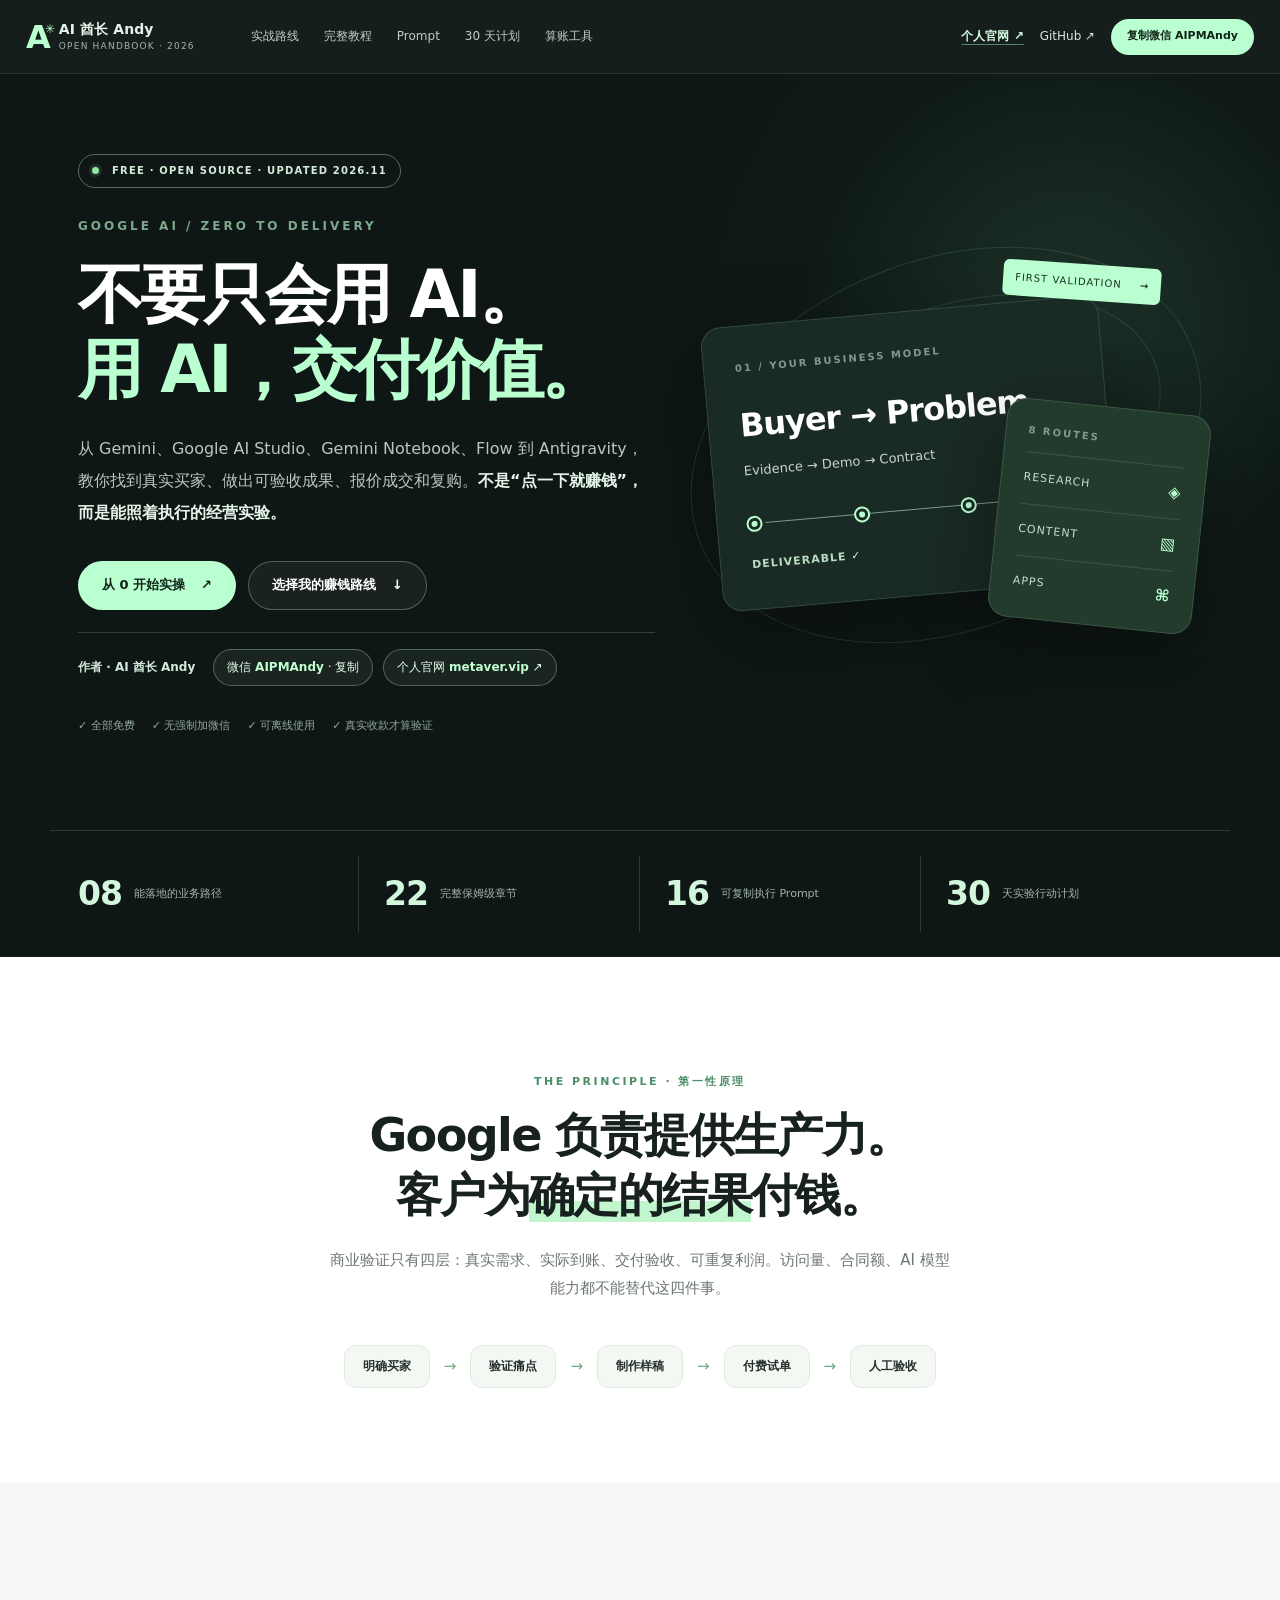
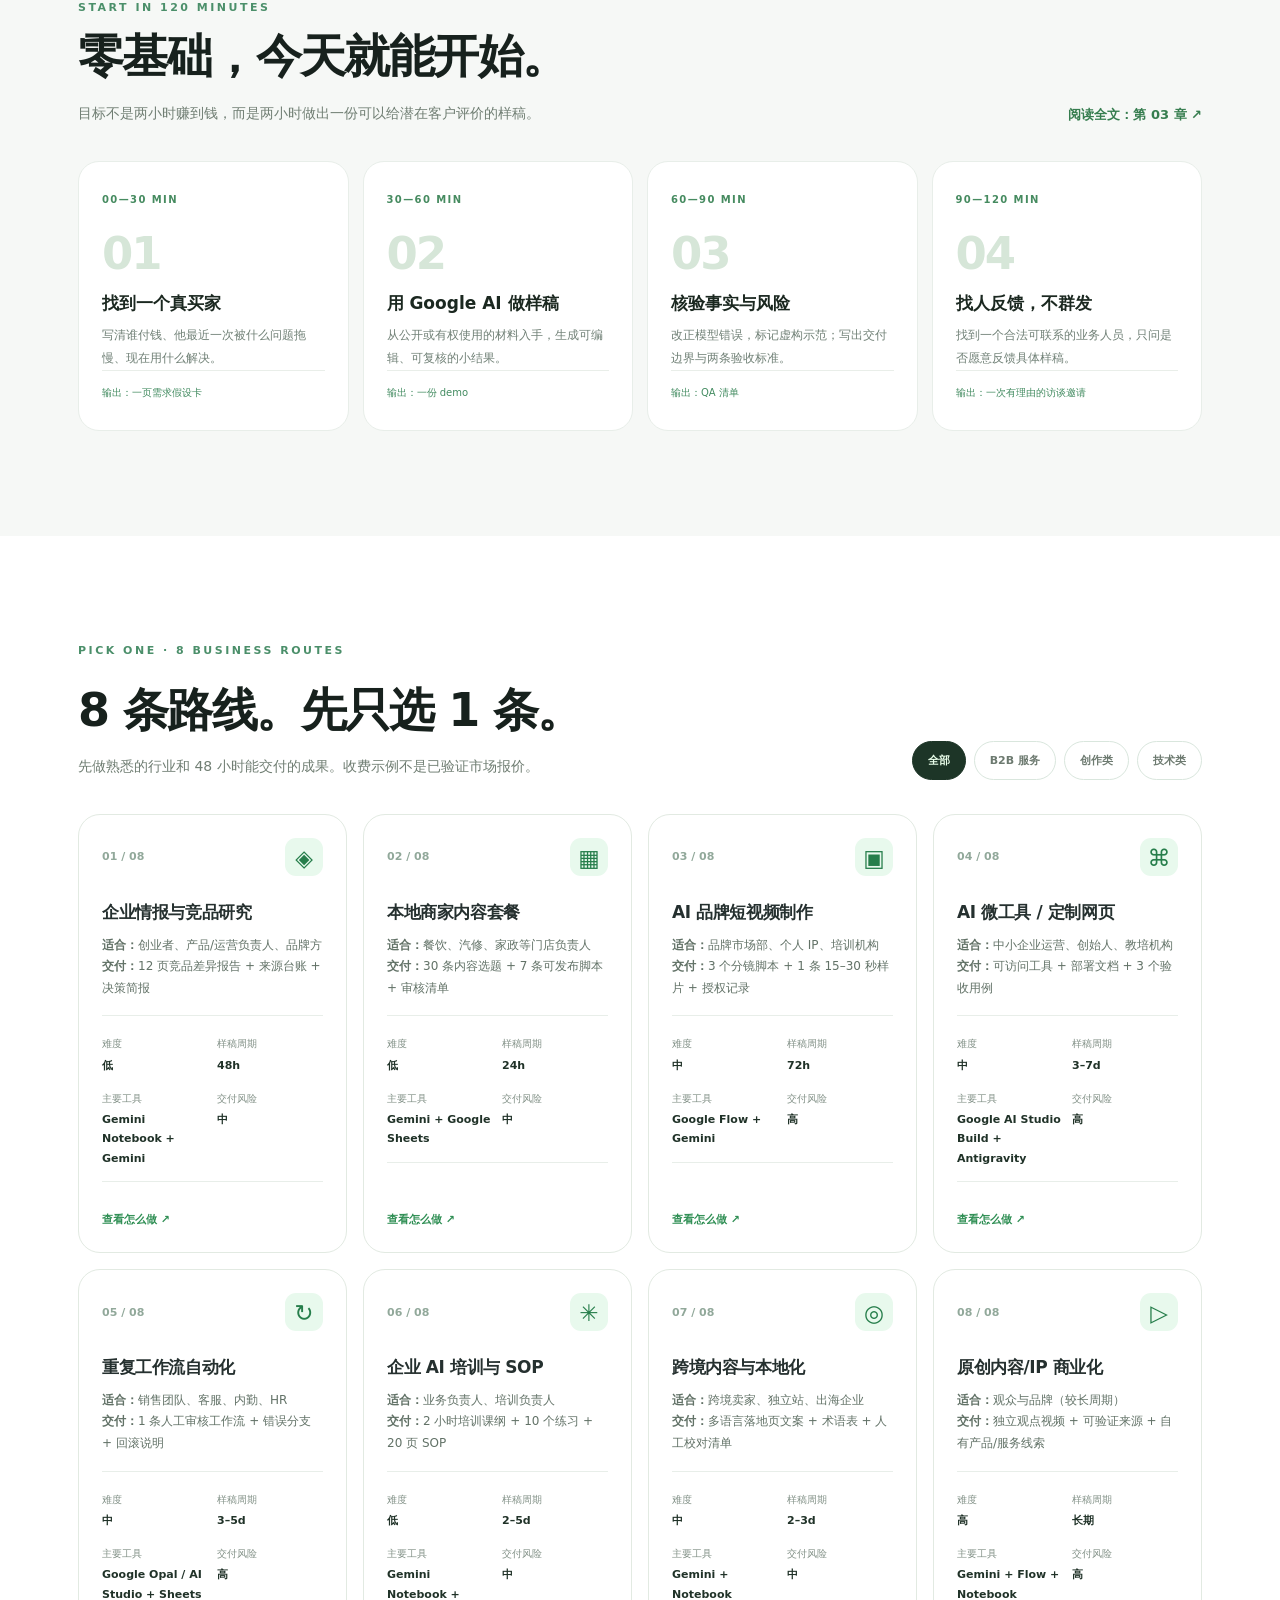
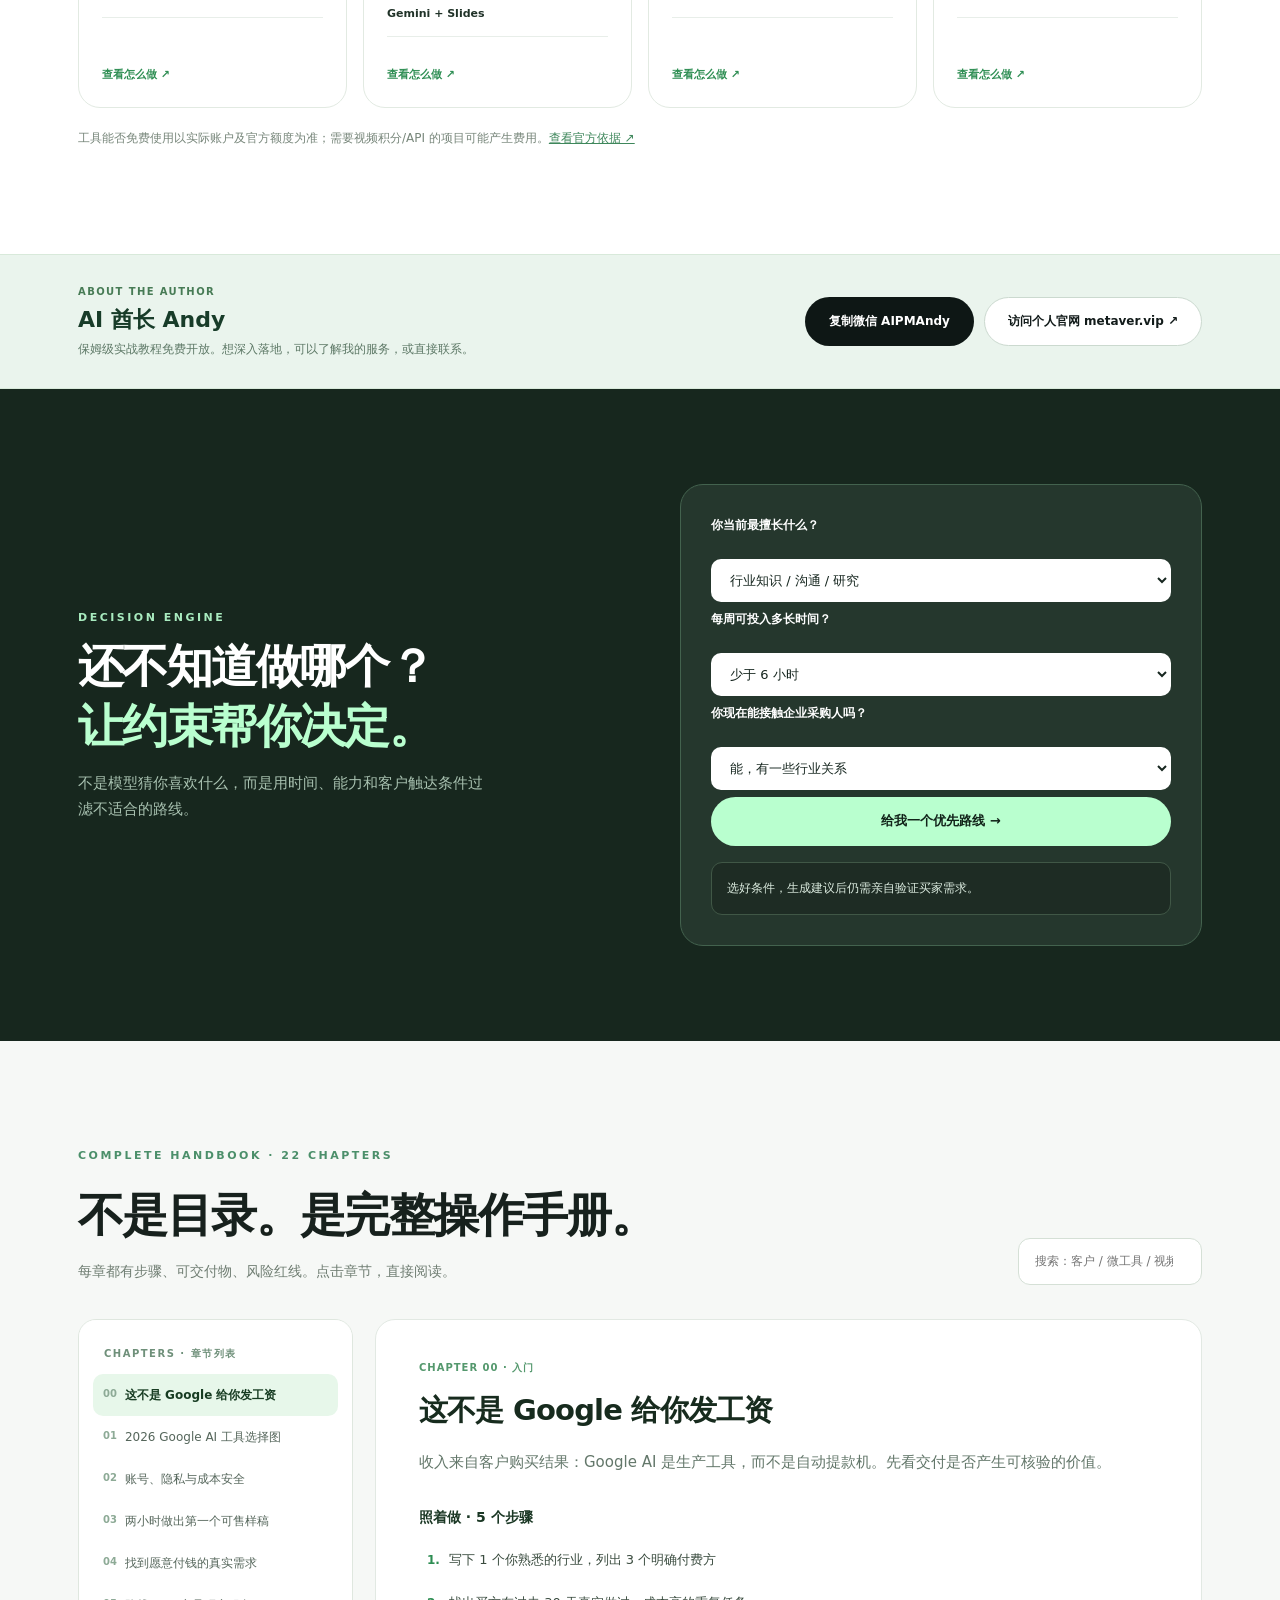
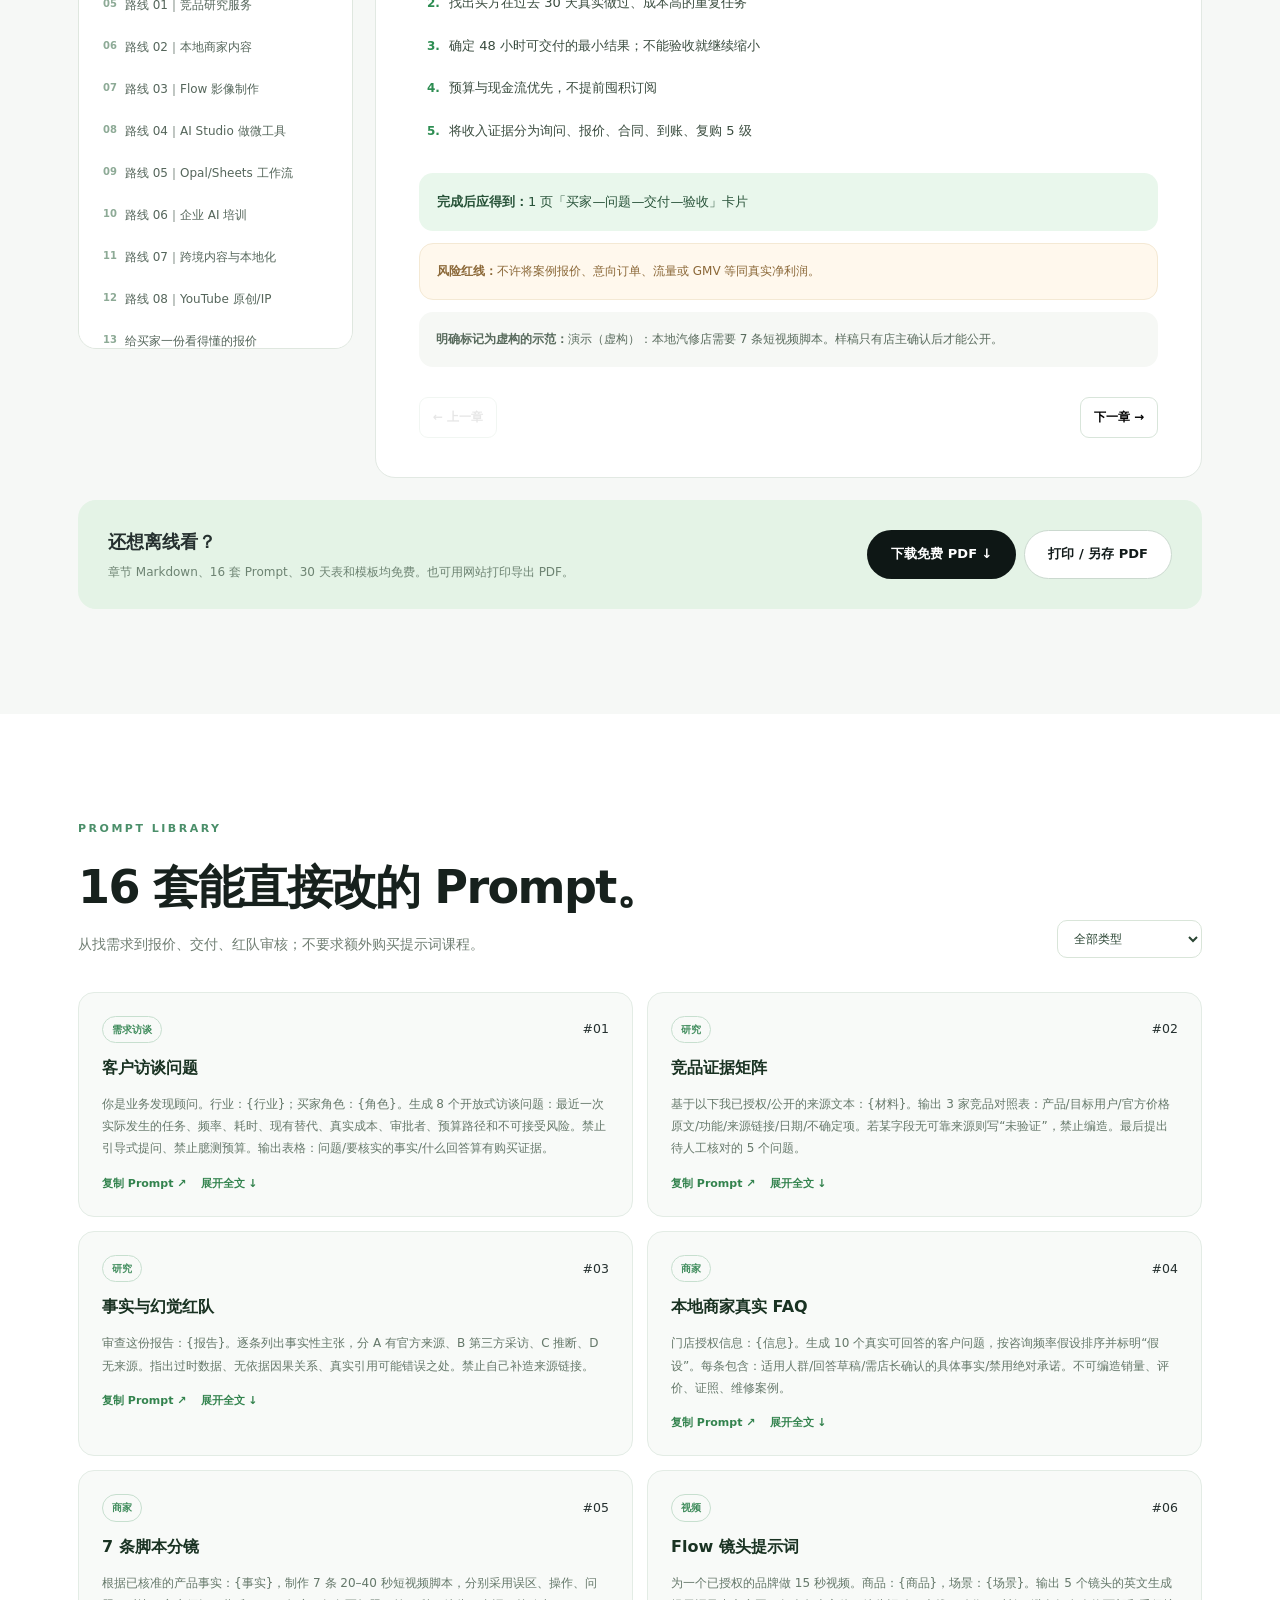
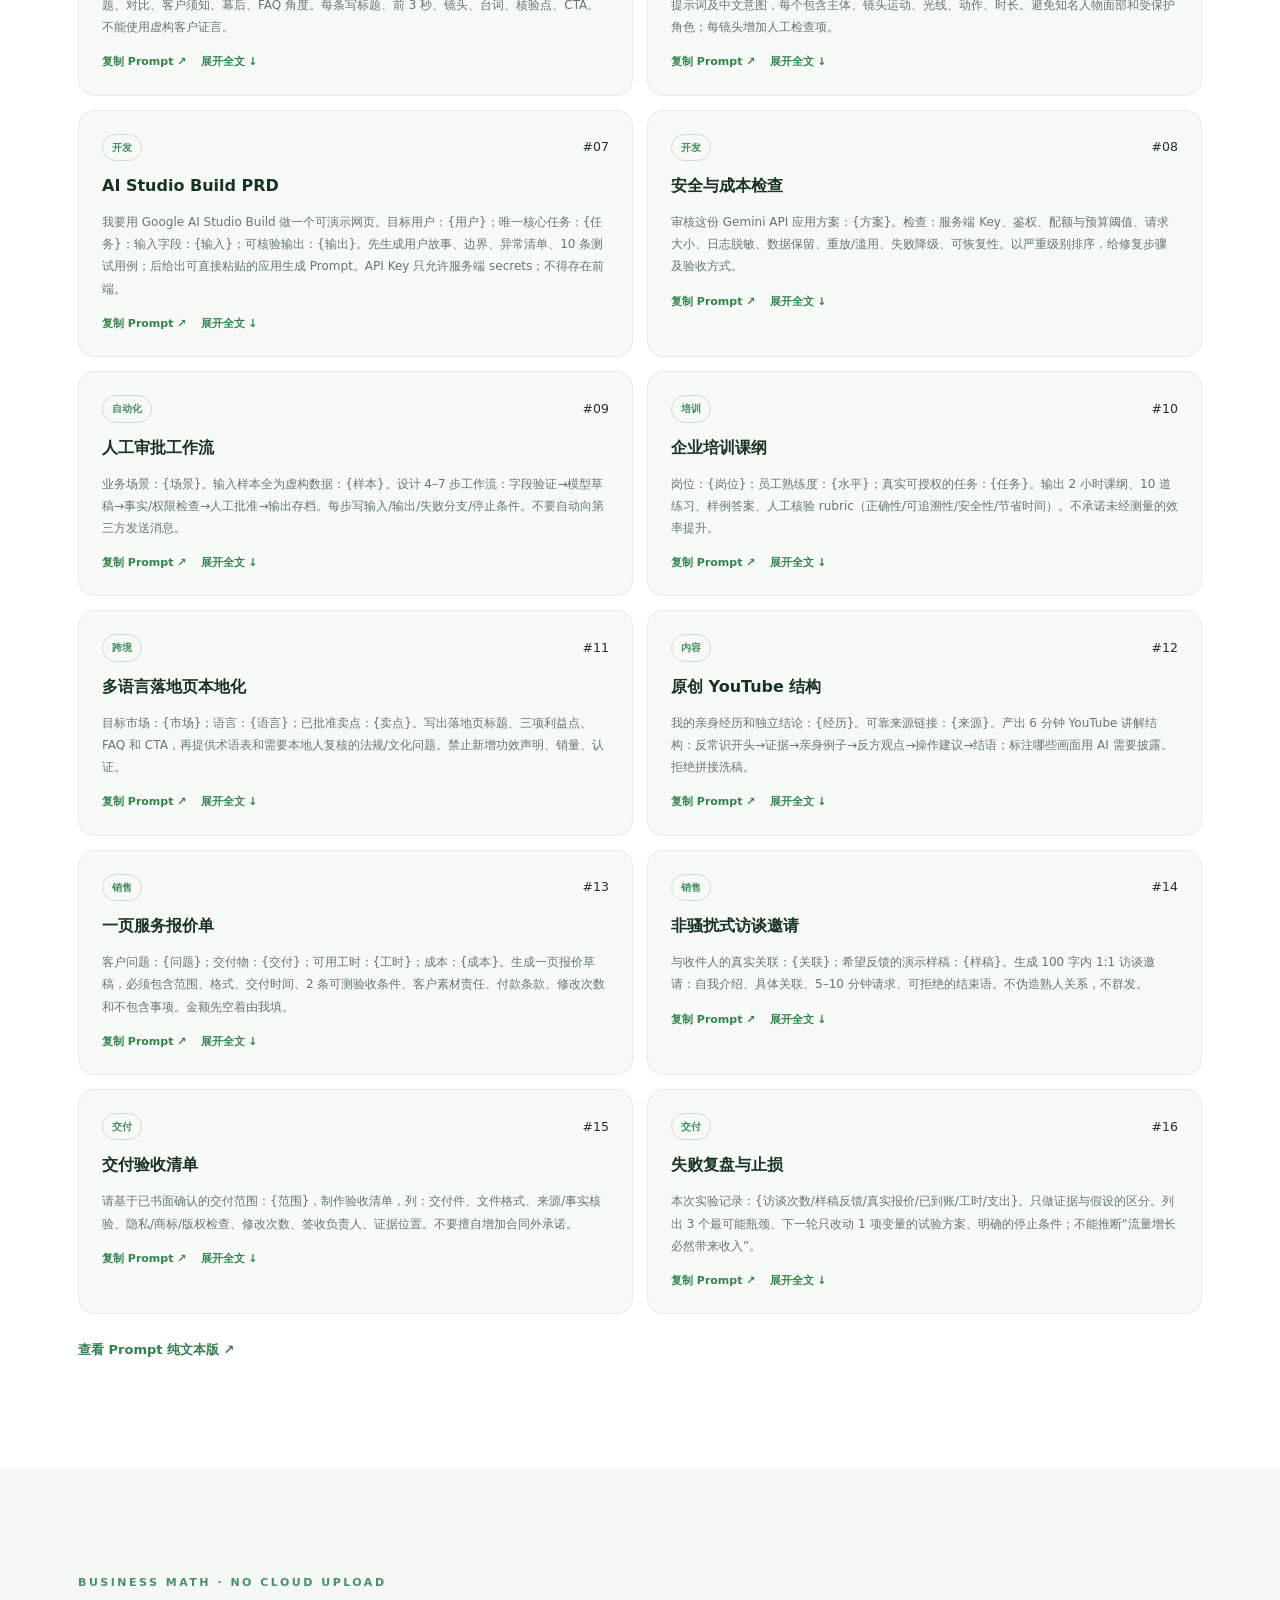
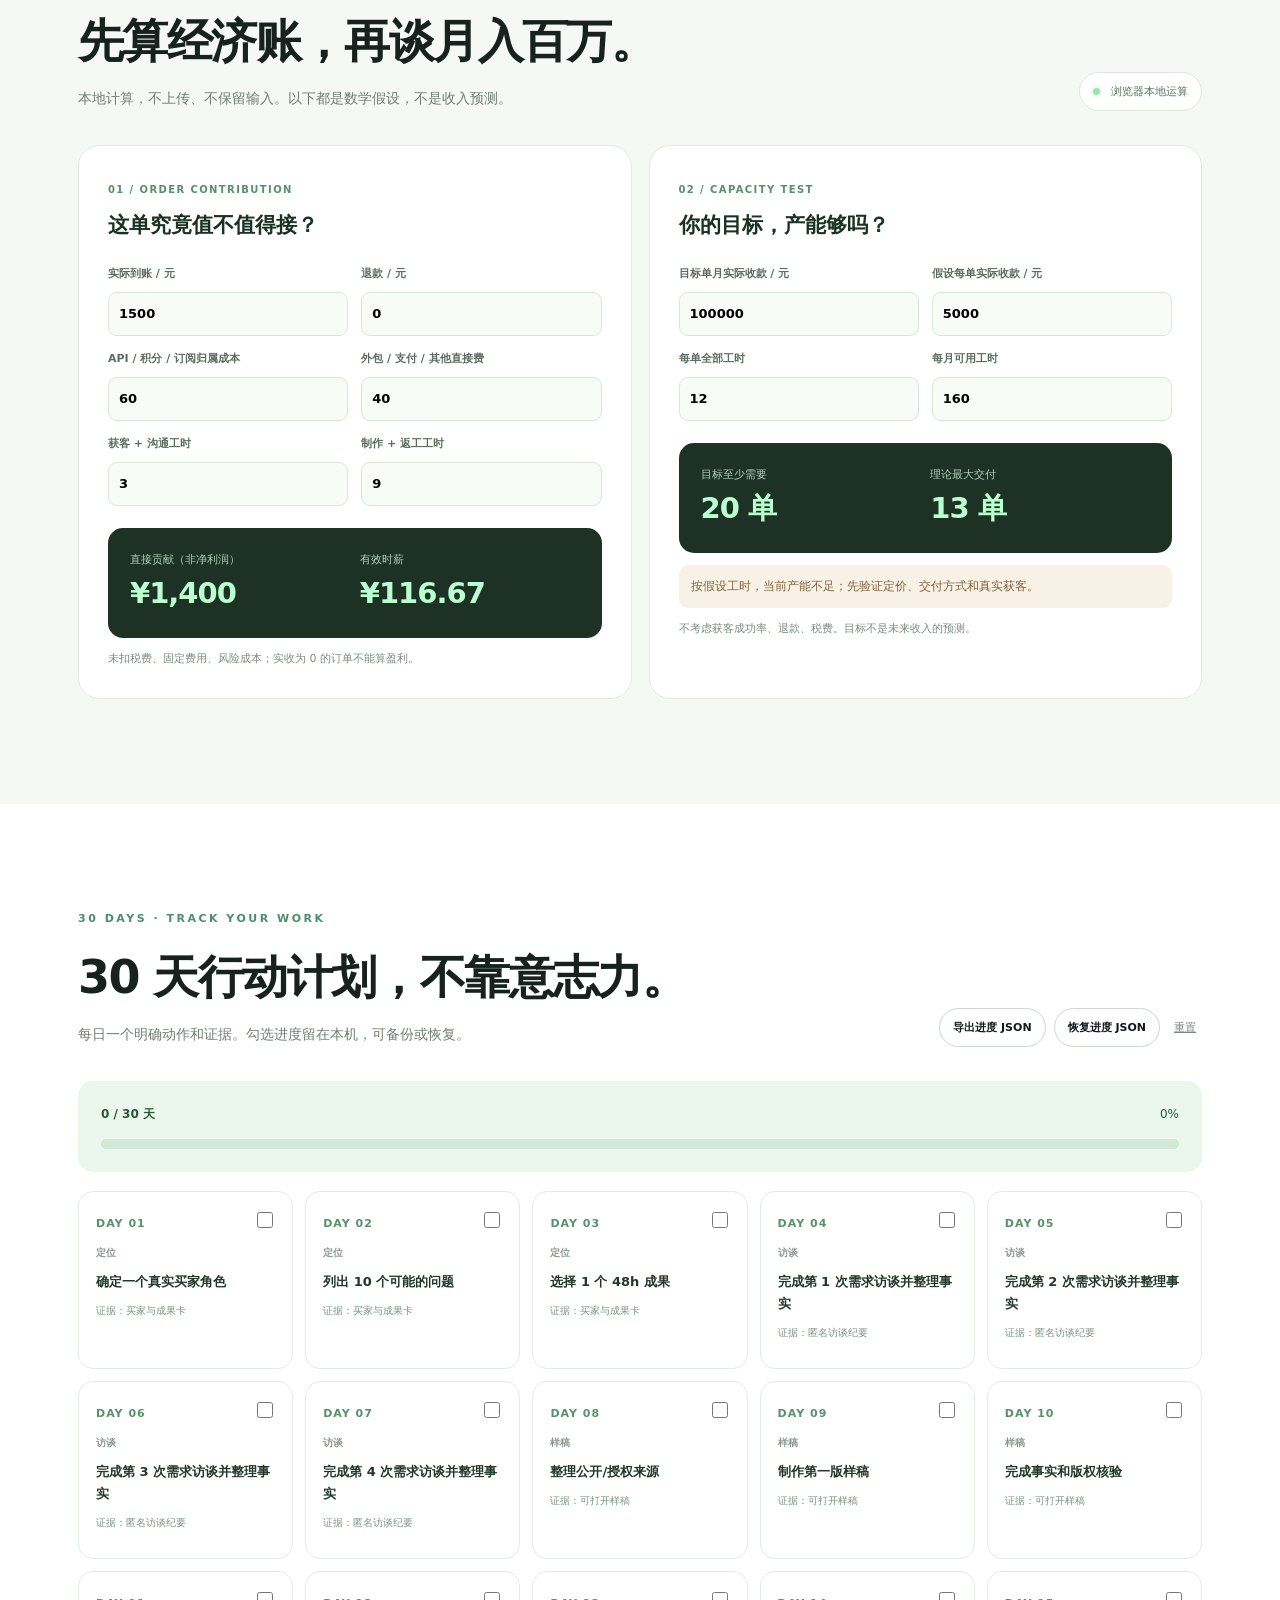
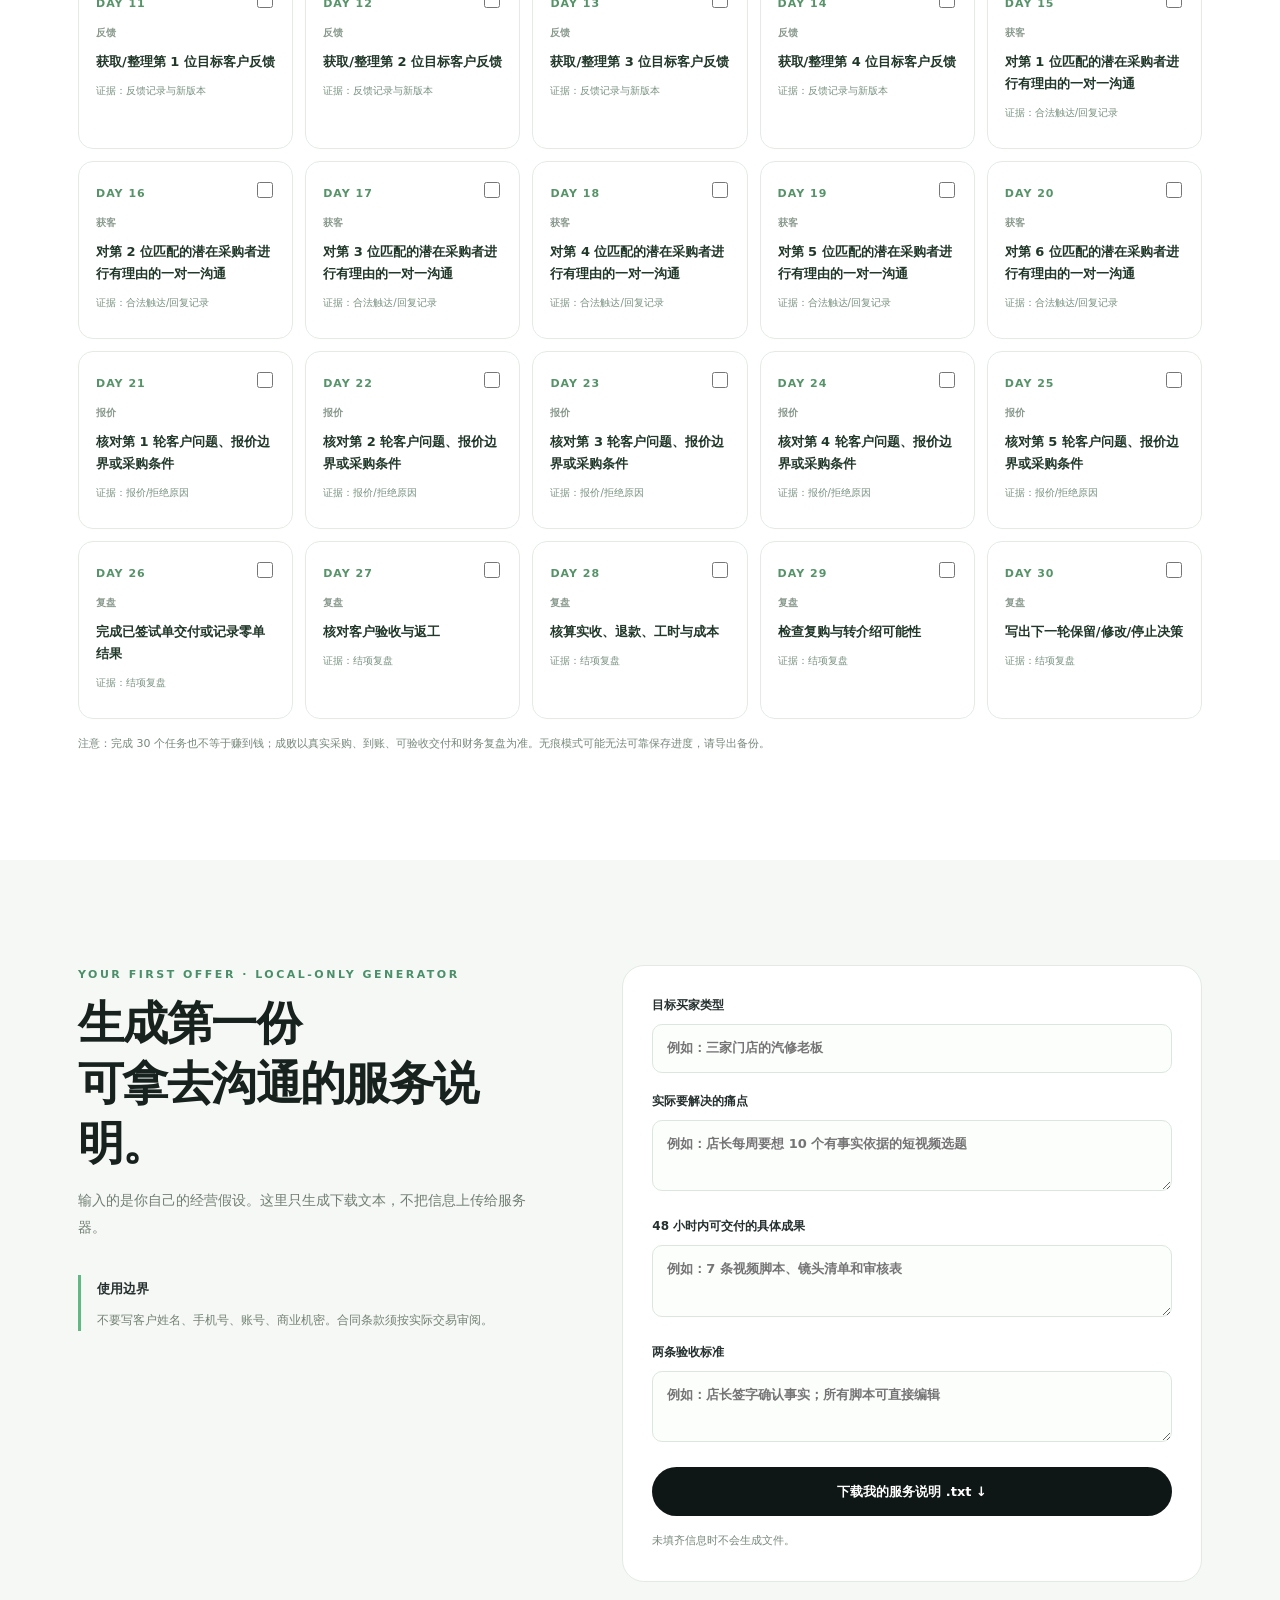
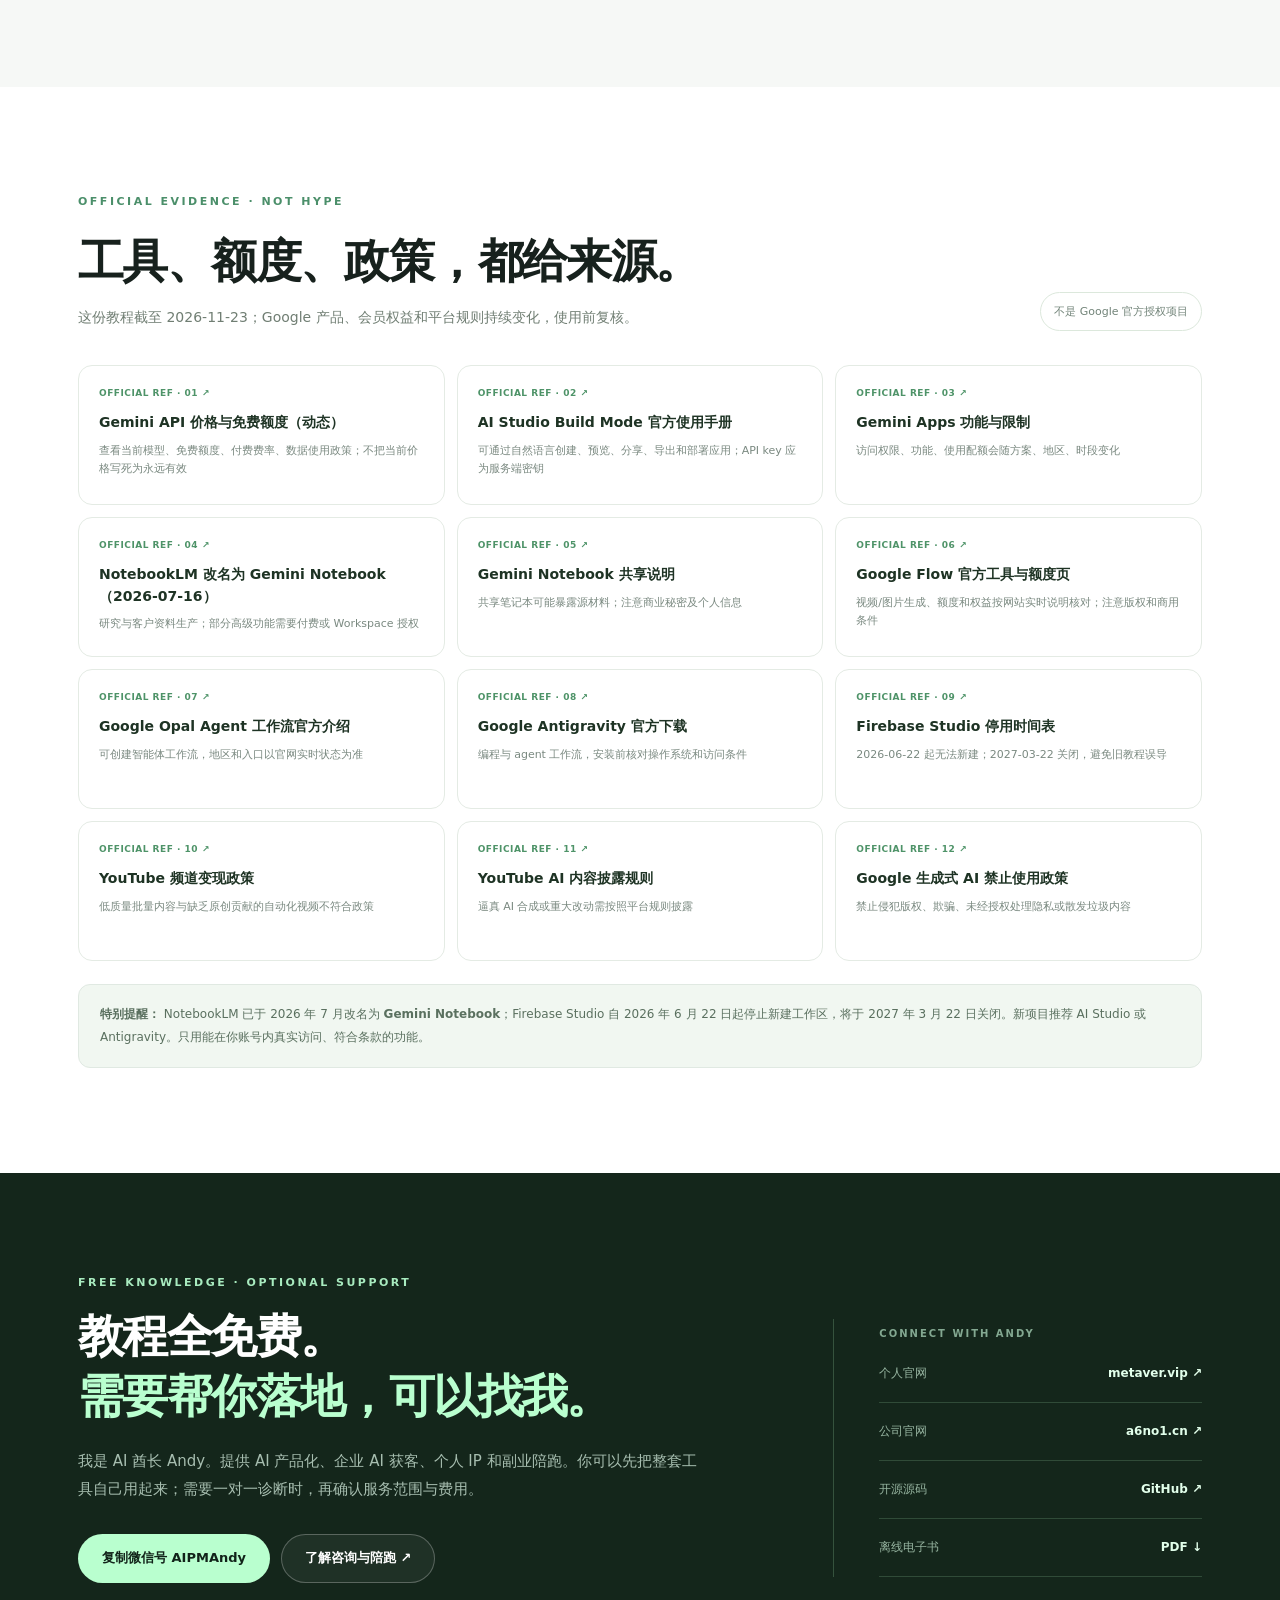
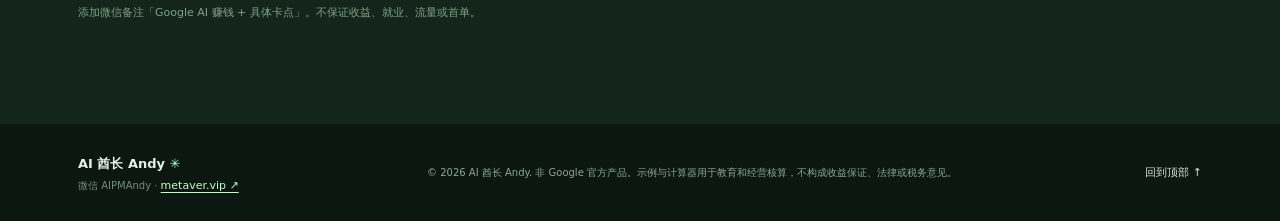
==== commit 7f7201b2: "feat: prominent Andy WeChat and personal website CTAs across site, handbook and clickable PDF" ====
--- a/index.html
+++ b/index.html
@@ -24,7 +24,7 @@
 <header class="topbar"><div class="nav-shell">
  <a class="brand" href="#top" aria-label="返回顶部"><span class="brand-icon">A<span class="brand-star">✳</span></span><span class="brand-text">AI 酋长 Andy <small>OPEN HANDBOOK · 2026</small></span></a>
  <nav class="nav-links" aria-label="主导航"><a href="#routes">实战路线</a><a href="#lessons">完整教程</a><a href="#prompts">Prompt</a><a href="#plan">30 天计划</a><a href="#tools">算账工具</a></nav>
- <div class="nav-actions"><a class="nav-github" href="https://github.com/AIPMAndy/google-ai-income-handbook" target="_blank" rel="noopener noreferrer">GitHub ↗</a><button class="btn btn-mint btn-sm copy-wx" type="button">复制微信 AIPMAndy</button></div>
+ <div class="nav-actions"><a class="nav-personal" href="https://metaver.vip/" target="_blank" rel="noopener noreferrer" aria-label="访问 AI 酋长 Andy 个人官网">个人官网 ↗</a><a class="nav-github" href="https://github.com/AIPMAndy/google-ai-income-handbook" target="_blank" rel="noopener noreferrer">GitHub ↗</a><button class="btn btn-mint btn-sm copy-wx" type="button">复制微信 AIPMAndy</button></div>
 </div></header>
 <main id="main">
  <section class="hero" id="top"><div class="hero-glow"></div><div class="container hero-grid">
@@ -32,6 +32,7 @@
     <h1>不要只会用 AI。<br /><em>用 AI，交付价值。</em></h1>
     <p class="hero-desc">从 Gemini、Google AI Studio、Gemini Notebook、Flow 到 Antigravity，教你找到真实买家、做出可验收成果、报价成交和复购。<strong>不是“点一下就赚钱”，而是能照着执行的经营实验。</strong></p>
     <div class="hero-buttons"><a class="btn btn-mint" href="#quickstart">从 0 开始实操 <span>↗</span></a><a class="btn btn-ghost" href="#routes">选择我的赚钱路线 <span>↓</span></a></div>
+    <div class="hero-contact" aria-label="作者及联系渠道"><span class="hero-contact-label">作者 · AI 酋长 Andy</span><button class="hero-contact-action copy-wx" type="button" aria-label="复制微信号 AIPMAndy">微信 <b>AIPMAndy</b> · 复制</button><a class="hero-contact-action" href="https://metaver.vip/" target="_blank" rel="noopener noreferrer">个人官网 <b>metaver.vip</b> ↗</a></div>
     <div class="hero-trust"><span>✓ 全部免费</span><span>✓ 无强制加微信</span><span>✓ 可离线使用</span><span>✓ 真实收款才算验证</span></div>
    </div>
    <div class="hero-art" aria-hidden="true"><div class="orbit orbit-one"></div><div class="orbit orbit-two"></div><div class="visual-card card-main"><small>01 / YOUR BUSINESS MODEL</small><b>Buyer → Problem</b><span>Evidence → Demo → Contract</span><div class="flow-line"><i></i><i></i><i></i><i></i></div><strong>DELIVERABLE <em>✓</em></strong></div><div class="visual-card card-secondary"><small>8 ROUTES</small><span>RESEARCH <b>◈</b></span><span>CONTENT <b>▧</b></span><span>APPS <b>⌘</b></span></div><div class="float-label">FIRST VALIDATION <strong>→</strong></div></div>
@@ -39,6 +40,7 @@
  <section class="statement section-white"><div class="container statement-content"><div class="section-tag">THE PRINCIPLE · 第一性原理</div><h2>Google 负责提供生产力。<br />客户为<span class="mark">确定的结果</span>付钱。</h2><p>商业验证只有四层：真实需求、实际到账、交付验收、可重复利润。访问量、合同额、AI 模型能力都不能替代这四件事。</p><div class="principle-flow"><span>明确买家</span><i>→</i><span>验证痛点</span><i>→</i><span>制作样稿</span><i>→</i><span>付费试单</span><i>→</i><span>人工验收</span></div></div></section>
  <section id="quickstart" class="section soft-section"><div class="container"><div class="split-heading"><div><div class="section-tag">START IN 120 MINUTES</div><h2>零基础，今天就能开始。</h2><p class="section-lead">目标不是两小时赚到钱，而是两小时做出一份可以给潜在客户评价的样稿。</p></div><a href="#lessons" class="inline-link">阅读全文：第 03 章 ↗</a></div><div class="quick-grid"><article><span class="quick-time">00—30 MIN</span><div class="step-num">01</div><h3>找到一个真买家</h3><p>写清谁付钱、他最近一次被什么问题拖慢、现在用什么解决。</p><small>输出：一页需求假设卡</small></article><article><span class="quick-time">30—60 MIN</span><div class="step-num">02</div><h3>用 Google AI 做样稿</h3><p>从公开或有权使用的材料入手，生成可编辑、可复核的小结果。</p><small>输出：一份 demo</small></article><article><span class="quick-time">60—90 MIN</span><div class="step-num">03</div><h3>核验事实与风险</h3><p>改正模型错误，标记虚构示范；写出交付边界与两条验收标准。</p><small>输出：QA 清单</small></article><article><span class="quick-time">90—120 MIN</span><div class="step-num">04</div><h3>找人反馈，不群发</h3><p>找到一个合法可联系的业务人员，只问是否愿意反馈具体样稿。</p><small>输出：一次有理由的访谈邀请</small></article></div></div></section>
  <section id="routes" class="section section-white"><div class="container"><div class="section-tag">PICK ONE · 8 BUSINESS ROUTES</div><div class="split-heading"><div><h2>8 条路线。先只选 1 条。</h2><p class="section-lead">先做熟悉的行业和 48 小时能交付的成果。收费示例不是已验证市场报价。</p></div><div class="filters" role="group" aria-label="筛选业务路线"><button class="chip active" data-filter="all" aria-pressed="true">全部</button><button class="chip" data-filter="business" aria-pressed="false">B2B 服务</button><button class="chip" data-filter="creative" aria-pressed="false">创作类</button><button class="chip" data-filter="technical" aria-pressed="false">技术类</button></div></div><div id="route-grid" class="route-grid"></div><div class="route-note">工具能否免费使用以实际账户及官方额度为准；需要视频积分/API 的项目可能产生费用。<a href="#sources">查看官方依据 ↗</a></div></div></section>
+ <aside class="author-bridge" aria-label="作者与免费咨询入口"><div class="container author-bridge-inner"><div class="author-bridge-info"><span class="author-bridge-kicker">ABOUT THE AUTHOR</span><strong>AI 酋长 Andy</strong><p>保姆级实战教程免费开放。想深入落地，可以了解我的服务，或直接联系。</p></div><div class="author-bridge-actions"><button class="btn btn-dark copy-wx" type="button" aria-label="复制 AI 酋长 Andy 微信号 AIPMAndy">复制微信 AIPMAndy</button><a class="btn btn-outline" href="https://metaver.vip/" target="_blank" rel="noopener noreferrer">访问个人官网 metaver.vip ↗</a></div></div></aside>
  <section class="section dark-panel-section" id="selector"><div class="container selector-grid"><div><div class="section-tag light-tag">DECISION ENGINE</div><h2>还不知道做哪个？<br /><em>让约束帮你决定。</em></h2><p>不是模型猜你喜欢什么，而是用时间、能力和客户触达条件过滤不适合的路线。</p></div><div class="selector-card"><label for="skill">你当前最擅长什么？</label><select id="skill"><option value="business">行业知识 / 沟通 / 研究</option><option value="creative">文字 / 视频 / 设计</option><option value="technical">代码 / 自动化 / 产品</option></select><label for="hours">每周可投入多长时间？</label><select id="hours"><option value="6">少于 6 小时</option><option value="12">6–12 小时</option><option value="24">12 小时以上</option></select><label for="buyers">你现在能接触企业采购人吗？</label><select id="buyers"><option value="yes">能，有一些行业关系</option><option value="no">暂时不能，要从内容/公开渠道开始</option></select><button type="button" class="btn btn-mint full" id="recommend">给我一个优先路线 →</button><div id="recommend-result" class="recommend-result" aria-live="polite">选好条件，生成建议后仍需亲自验证买家需求。</div></div></div></section>
  <section id="lessons" class="section soft-section"><div class="container"><div class="section-tag">COMPLETE HANDBOOK · 22 CHAPTERS</div><div class="split-heading"><div><h2>不是目录。是完整操作手册。</h2><p class="section-lead">每章都有步骤、可交付物、风险红线。点击章节，直接阅读。</p></div><div class="chapter-search-wrap"><label class="sr-only" for="chapter-search">搜索教程章节</label><input type="search" id="chapter-search" placeholder="搜索：客户 / 微工具 / 视频 / 报价" /></div></div><div class="lesson-layout"><aside class="lesson-sidebar" aria-label="章节目录"><div class="side-label">CHAPTERS · 章节列表</div><div id="chapter-list"></div></aside><article class="lesson-reader" id="chapter-article" tabindex="-1"><div class="lesson-placeholder">选择左侧章节开始阅读。</div></article></div><div class="download-bar"><div><strong>还想离线看？</strong><p>章节 Markdown、16 套 Prompt、30 天表和模板均免费。也可用网站打印导出 PDF。</p></div><div class="download-actions"><a href="pdf/google-ai-income-handbook.pdf" class="btn btn-dark" download>下载免费 PDF ↓</a><button class="btn btn-outline" id="print-book" type="button">打印 / 另存 PDF</button></div></div></div></section>
  <section id="prompts" class="section section-white"><div class="container"><div class="section-tag">PROMPT LIBRARY</div><div class="split-heading"><div><h2>16 套能直接改的 Prompt。</h2><p class="section-lead">从找需求到报价、交付、红队审核；不要求额外购买提示词课程。</p></div><label class="sr-only" for="prompt-filter">选择 Prompt 分类</label><select id="prompt-filter" class="prompt-filter"><option value="all">全部类型</option><option value="需求访谈">需求访谈</option><option value="研究">研究</option><option value="商家">商家</option><option value="视频">视频</option><option value="开发">开发</option><option value="自动化">自动化</option><option value="培训">培训</option><option value="跨境">跨境</option><option value="内容">内容</option><option value="销售">销售</option><option value="交付">交付</option></select></div><div id="prompt-grid" class="prompt-grid"></div><a class="inline-link" href="chapters/PROMPTS.md">查看 Prompt 纯文本版 ↗</a></div></section>
@@ -48,7 +50,7 @@
  <section id="sources" class="section section-white"><div class="container"><div class="section-tag">OFFICIAL EVIDENCE · NOT HYPE</div><div class="split-heading"><div><h2>工具、额度、政策，都给来源。</h2><p class="section-lead">这份教程截至 2026-11-23；Google 产品、会员权益和平台规则持续变化，使用前复核。</p></div><div class="pill muted">不是 Google 官方授权项目</div></div><div id="sources-grid" class="sources-grid"></div><div class="policy-note"><strong>特别提醒：</strong> NotebookLM 已于 2026 年 7 月改名为 <b>Gemini Notebook</b>；Firebase Studio 自 2026 年 6 月 22 日起停止新建工作区，将于 2027 年 3 月 22 日关闭。新项目推荐 AI Studio 或 Antigravity。只用能在你账号内真实访问、符合条款的功能。</div></div></section>
  <section class="closing"><div class="container closing-grid"><div><div class="section-tag light-tag">FREE KNOWLEDGE · OPTIONAL SUPPORT</div><h2>教程全免费。<br /><em>需要帮你落地，可以找我。</em></h2><p>我是 AI 酋长 Andy。提供 AI 产品化、企业 AI 获客、个人 IP 和副业陪跑。你可以先把整套工具自己用起来；需要一对一诊断时，再确认服务范围与费用。</p><div class="closing-buttons"><button type="button" class="btn btn-mint copy-wx">复制微信号 AIPMAndy</button><a class="btn btn-ghost" href="https://metaver.vip/services" target="_blank" rel="noopener noreferrer">了解咨询与陪跑 ↗</a></div><small>添加微信备注「Google AI 赚钱 + 具体卡点」。不保证收益、就业、流量或首单。</small></div><div class="closing-links"><span>CONNECT WITH ANDY</span><div><a href="https://metaver.vip/" target="_blank" rel="noopener noreferrer">个人官网 <b>metaver.vip ↗</b></a><a href="https://www.a6no1.cn/" target="_blank" rel="noopener noreferrer">公司官网 <b>a6no1.cn ↗</b></a><a href="https://github.com/AIPMAndy/google-ai-income-handbook" target="_blank" rel="noopener noreferrer">开源源码 <b>GitHub ↗</b></a><a href="pdf/google-ai-income-handbook.pdf" download>离线电子书 <b>PDF ↓</b></a></div></div></div></section>
 </main>
-<footer class="footer"><div class="container"><div><strong>AI 酋长 Andy <span>✳</span></strong><small>星觉科技 · 免费开源教育项目</small></div><p>© 2026 AI 酋长 Andy. 非 Google 官方产品。示例与计算器用于教育和经营核算，不构成收益保证、法律或税务意见。</p><a href="#top">回到顶部 ↑</a></div></footer>
+<footer class="footer"><div class="container"><div><strong>AI 酋长 Andy <span>✳</span></strong><small>微信 AIPMAndy · <a href="https://metaver.vip/" target="_blank" rel="noopener noreferrer">metaver.vip ↗</a></small></div><p>© 2026 AI 酋长 Andy. 非 Google 官方产品。示例与计算器用于教育和经营核算，不构成收益保证、法律或税务意见。</p><a href="#top">回到顶部 ↑</a></div></footer>
 <div id="toast" class="toast" role="status" aria-live="polite"></div>
 <noscript><div class="nojs">当前浏览器已禁用 JavaScript；章节全文可阅读 <a href="chapters/COMPLETE-GUIDE.md">Markdown 版本</a>，所有材料仍可免费使用。</div></noscript>
 </body></html>
--- a/assets/style.css
+++ b/assets/style.css
@@ -3,3 +3,24 @@
 @media(max-width:850px){.nav-shell{height:67px;padding:0 18px}.nav-links{display:none}.nav-actions{margin-left:auto}.hero-grid{grid-template-columns:1fr;padding-top:65px;padding-bottom:52px}.hero h1{font-size:51px}.hero-art{display:none}.hero-stats{grid-template-columns:repeat(2,1fr)}.hero-stats>div{padding-left:0;border-right:0;border-bottom:1px solid #24392c}.section{padding:75px 0}.quick-grid{grid-template-columns:repeat(2,1fr)}.selector-grid,.brief-grid{grid-template-columns:1fr;gap:28px}.lesson-layout{grid-template-columns:1fr}.lesson-sidebar{position:static;max-height:260px}.sources-grid{grid-template-columns:repeat(2,1fr)}.plan-grid{grid-template-columns:repeat(3,1fr)}.closing-grid{grid-template-columns:1fr;gap:40px}.closing-links{border-left:0;padding-left:0}}
 @media(max-width:600px){.container{padding:0 19px}.brand-text{font-size:12px}.brand-text small{font-size:8px}.brand-icon{font-size:28px}.nav-github{display:none}.nav-actions .btn-sm{min-height:34px;padding:7px 10px;font-size:10px}.hero-grid{min-height:auto;padding-top:54px;padding-bottom:62px}.hero h1{font-size:clamp(36px,9.7vw,48px);letter-spacing:-1.8px}.hero-desc{font-size:14px}.hero-buttons{gap:9px}.hero-buttons .btn{flex:1;padding:12px 10px;font-size:12px;white-space:nowrap}.hero-trust{gap:11px;font-size:10px}.hero-stats strong{font-size:27px}.hero-stats span{font-size:10px}.hero-stats>div{gap:8px;padding:7px 0}.statement{padding:80px 0}.statement h2,.section h2{font-size:32px;letter-spacing:-1px}.statement p{font-size:13px}.principle-flow{gap:6px}.principle-flow span{font-size:10px;padding:7px 10px}.principle-flow i{font-size:10px}.split-heading{display:block}.inline-link{display:inline-block;margin-top:13px}.quick-grid,.route-grid,.prompt-grid,.calc-grid,.sources-grid{grid-template-columns:1fr}.quick-grid article{min-height:215px}.route-card{min-height:295px}.filters{margin-top:18px}.selector-card{padding:21px}.lesson-reader{padding:22px 18px;min-height:550px}.lesson-reader h3{font-size:25px}.lesson-sidebar{max-height:230px}.chapter-search-wrap input{max-width:none}.download-bar{display:block;padding:21px}.download-actions{margin-top:17px}.download-actions .btn{flex:1;padding:12px 10px;font-size:11px}.calc-fields{gap:9px}.calc-card{padding:21px}.calc-result{padding:15px}.calc-result strong{font-size:24px}.plan-grid{grid-template-columns:repeat(2,minmax(0,1fr));gap:9px}.day-card{padding:14px;min-height:160px}.plan-buttons{margin:16px 0}.brief-card{padding:20px}.closing{padding:77px 0}.closing h2{font-size:34px}.closing-buttons .btn{width:100%}.footer .container{display:block}.footer p{margin:12px 0}.footer a{margin-top:10px;display:inline-block}}
 @media print{.topbar,.hero-art,.hero-buttons,.filters,.nav-actions,.prompt-actions,.download-bar,.closing,.footer,.toast,.plan-buttons,.selector-card,.brief-card,.source-card,.chapter-search-wrap{display:none!important}.container{max-width:100%;padding:0}.hero{color:#111;background:#fff}.hero-grid{display:block;min-height:0;padding:15px 0}.hero h1,.hero h1 em{color:#111}.hero-desc{color:#333}.hero-stats,.quick-grid,.route-grid,.prompt-grid,.plan-grid{display:block}.hero-stats>div,.quick-grid article,.route-card,.prompt-card,.day-card{page-break-inside:avoid;display:block;margin:8px 0}.section{padding:15px 0}.lesson-layout{display:block}.lesson-sidebar{display:none}.lesson-reader{border:0;min-height:0;padding:0}.calc-grid,.brief-grid{display:none}.section h2,.statement h2{font-size:27px}}
+
+/* Visible author identity / contact links — mobile-safe, no popups or trackers. */
+.nav-personal{font-size:12px;font-weight:730;color:#d3fce0;white-space:nowrap;text-decoration:underline;text-decoration-color:#548764;text-underline-offset:4px}
+.nav-personal:hover{color:#fff}
+.hero-contact{display:flex;gap:10px;align-items:center;flex-wrap:wrap;border-top:1px solid rgba(209,251,220,.18);margin-top:22px;padding-top:16px}
+.hero-contact-label{font-size:12px;font-weight:700;color:#d5eadb;margin-right:8px}
+.hero-contact-action{border:1px solid rgba(193,244,203,.32);border-radius:999px;background:rgba(217,255,224,.06);color:#e7fceb;font-size:12px;line-height:1.6;padding:8px 13px;white-space:normal;text-align:center}
+.hero-contact-action b{color:#c0ffd1;font-weight:850}
+.hero-contact-action:hover,.hero-contact-action:focus-visible{background:rgba(190,255,214,.16)}
+.author-bridge{background:#eaf4ed;padding:28px 0;border-top:1px solid #d8e9da;border-bottom:1px solid #d8e9da}
+.author-bridge-inner{display:flex;align-items:center;justify-content:space-between;gap:26px}
+.author-bridge-info{flex:1;min-width:0}
+.author-bridge-kicker{display:block;font-size:10px;font-weight:850;letter-spacing:1.4px;color:#477b55;margin-bottom:4px}
+.author-bridge-info strong{display:block;font-size:22px;line-height:1.4;color:#183c29}
+.author-bridge-info p{font-size:12px;color:#5d7866;margin-top:3px}
+.author-bridge-actions{display:flex;flex-wrap:wrap;gap:10px;justify-content:flex-end}
+.author-bridge-actions .btn{font-size:12px;white-space:normal;text-align:center}
+.footer small a{color:#c0ffca;text-decoration:underline;text-underline-offset:3px}
+@media(max-width:850px){.nav-personal{display:none}.author-bridge-inner{flex-direction:column;align-items:stretch;gap:16px}.author-bridge-actions{justify-content:flex-start}}
+@media(max-width:600px){.hero-contact{gap:8px}.hero-contact-label{width:100%;margin-right:0}.hero-contact-action{font-size:11px;padding:8px 9px}.author-bridge-actions .btn{width:100%}}
+@media print{.author-bridge{display:none!important}.hero-contact-action{border:0;padding:0}.hero-contact{color:#000}}
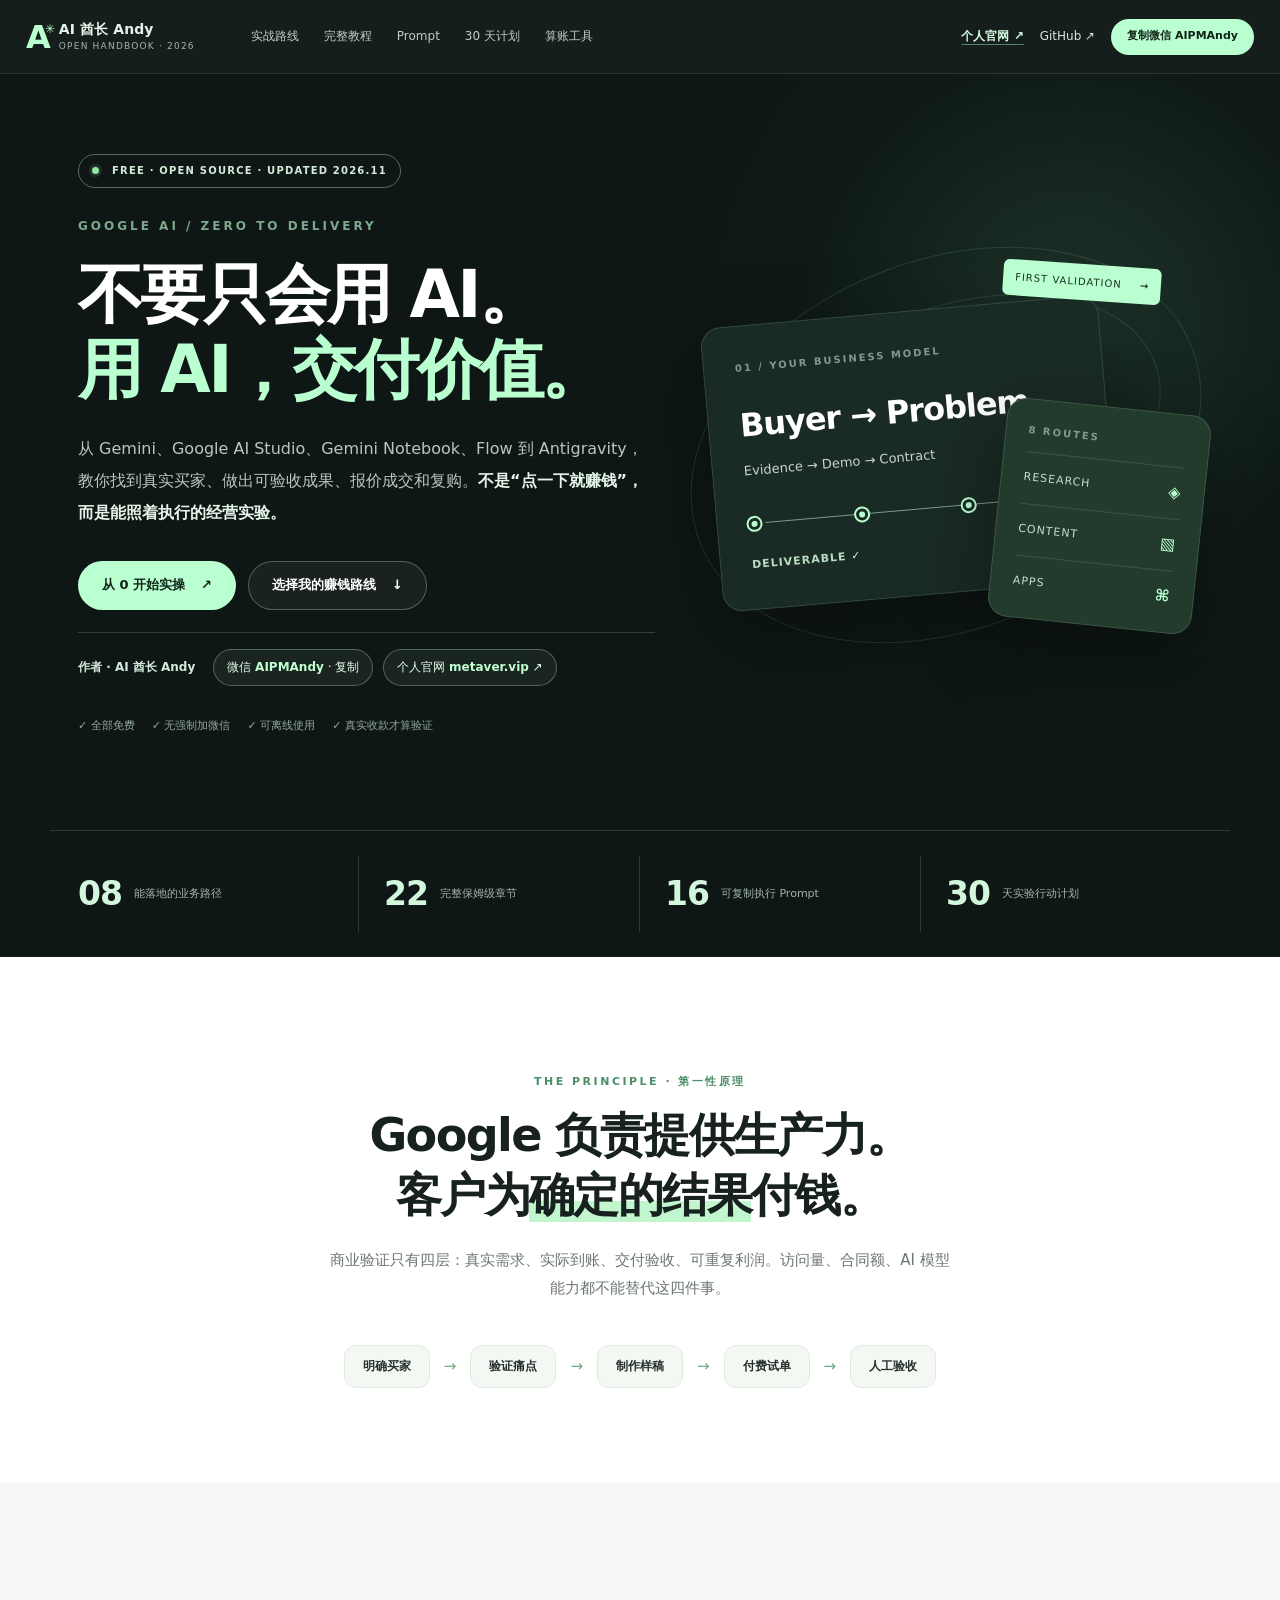
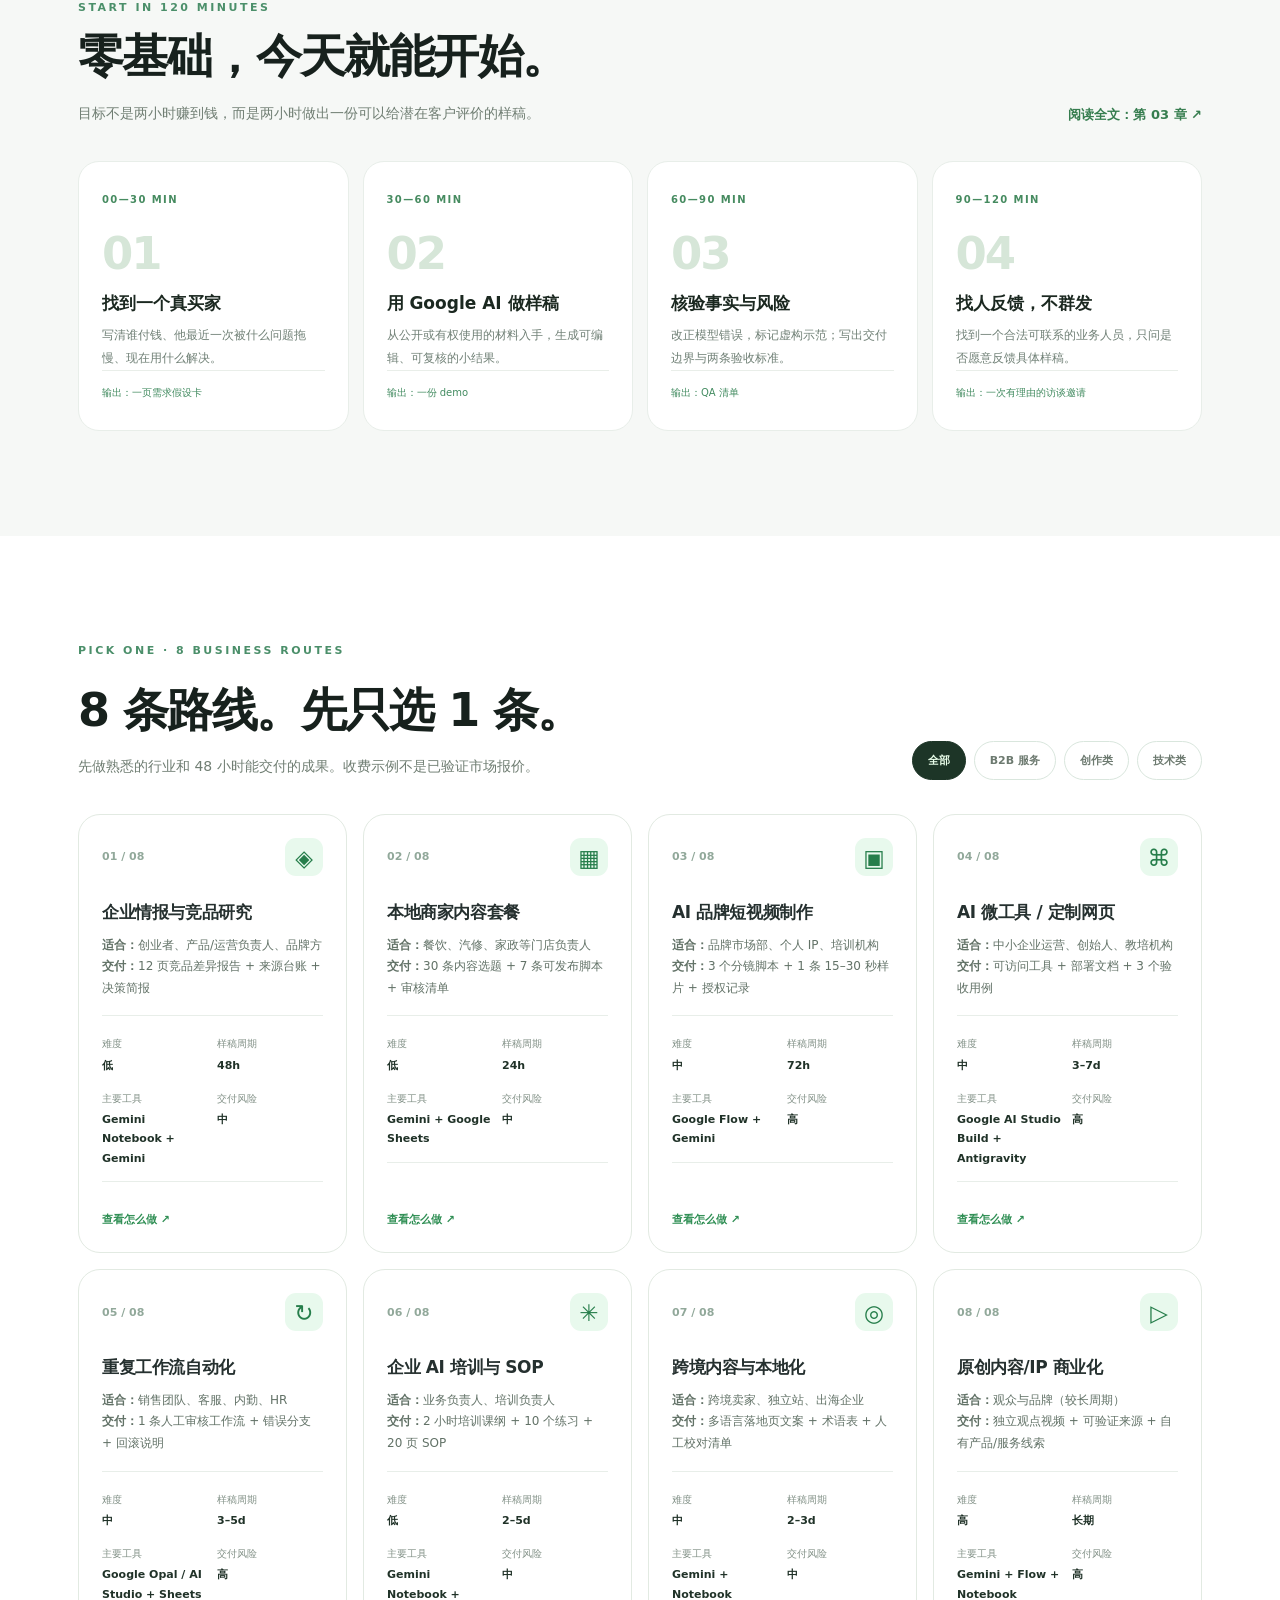
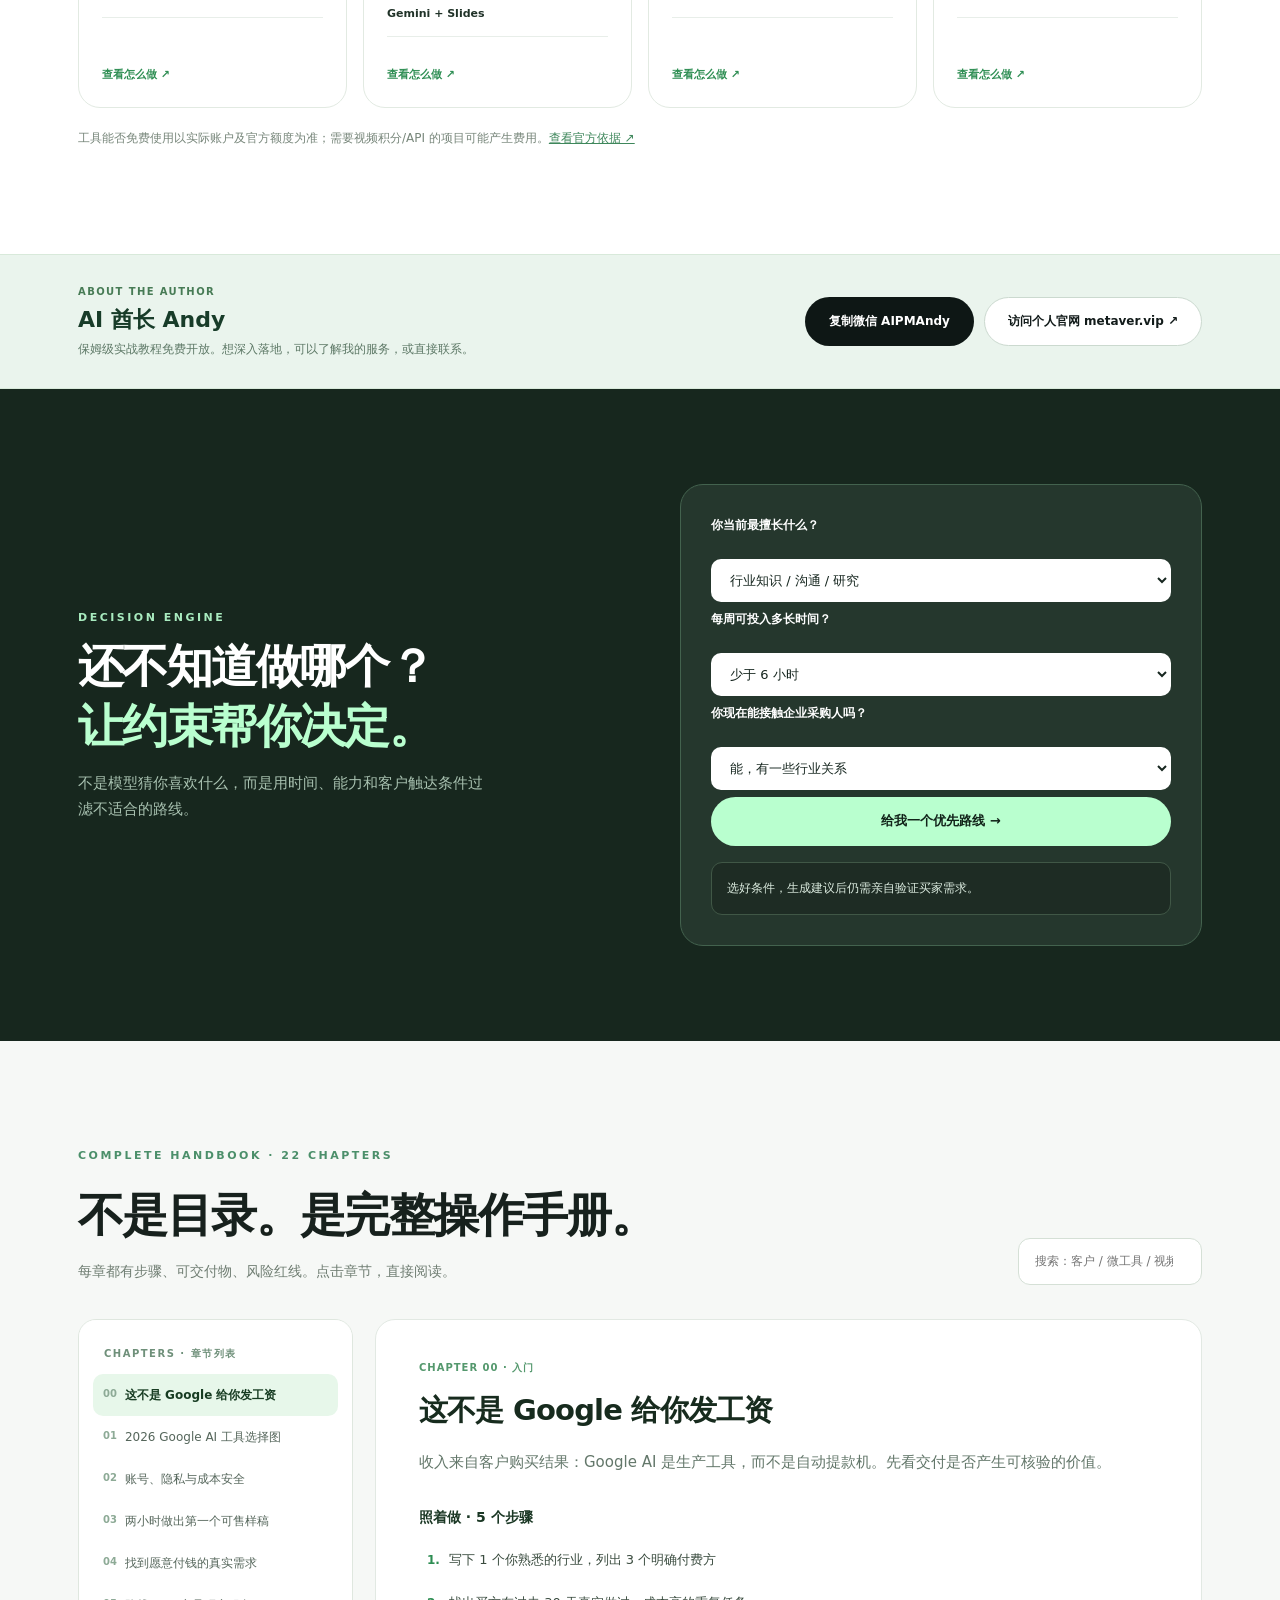
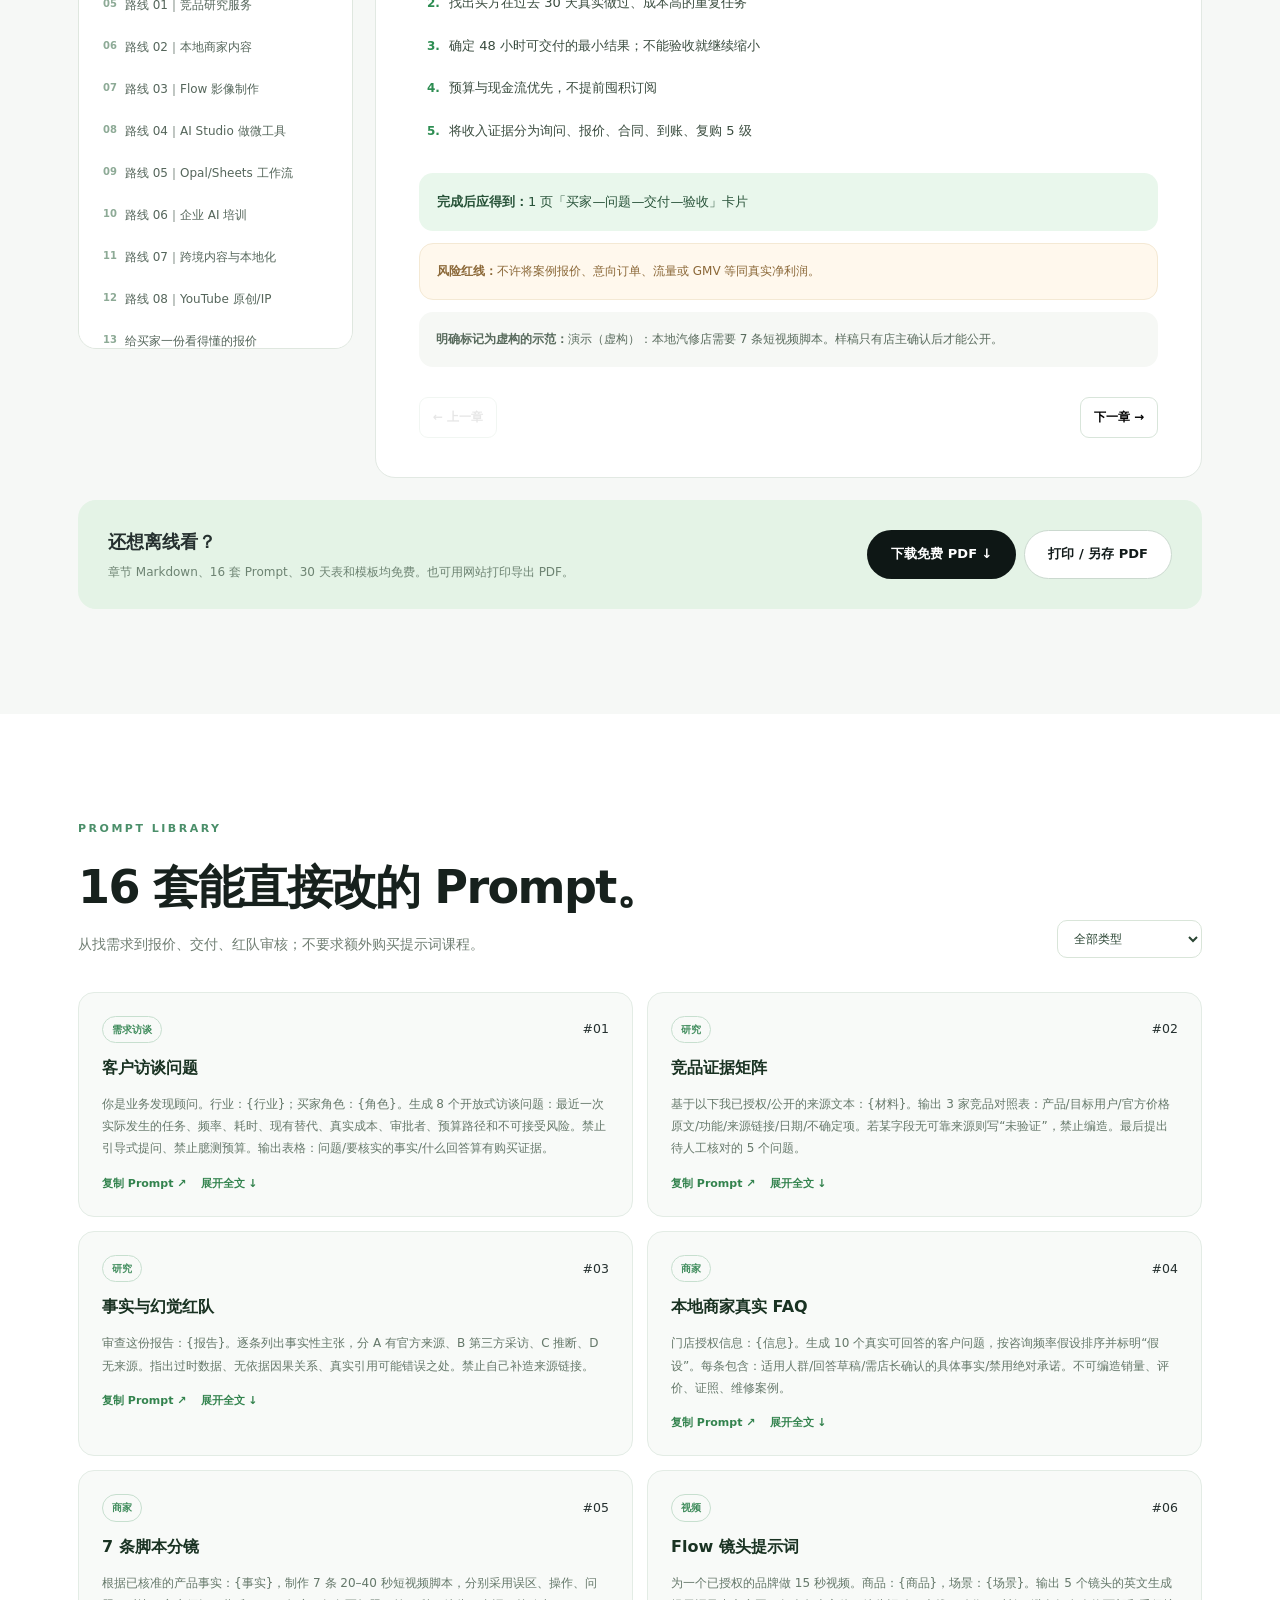
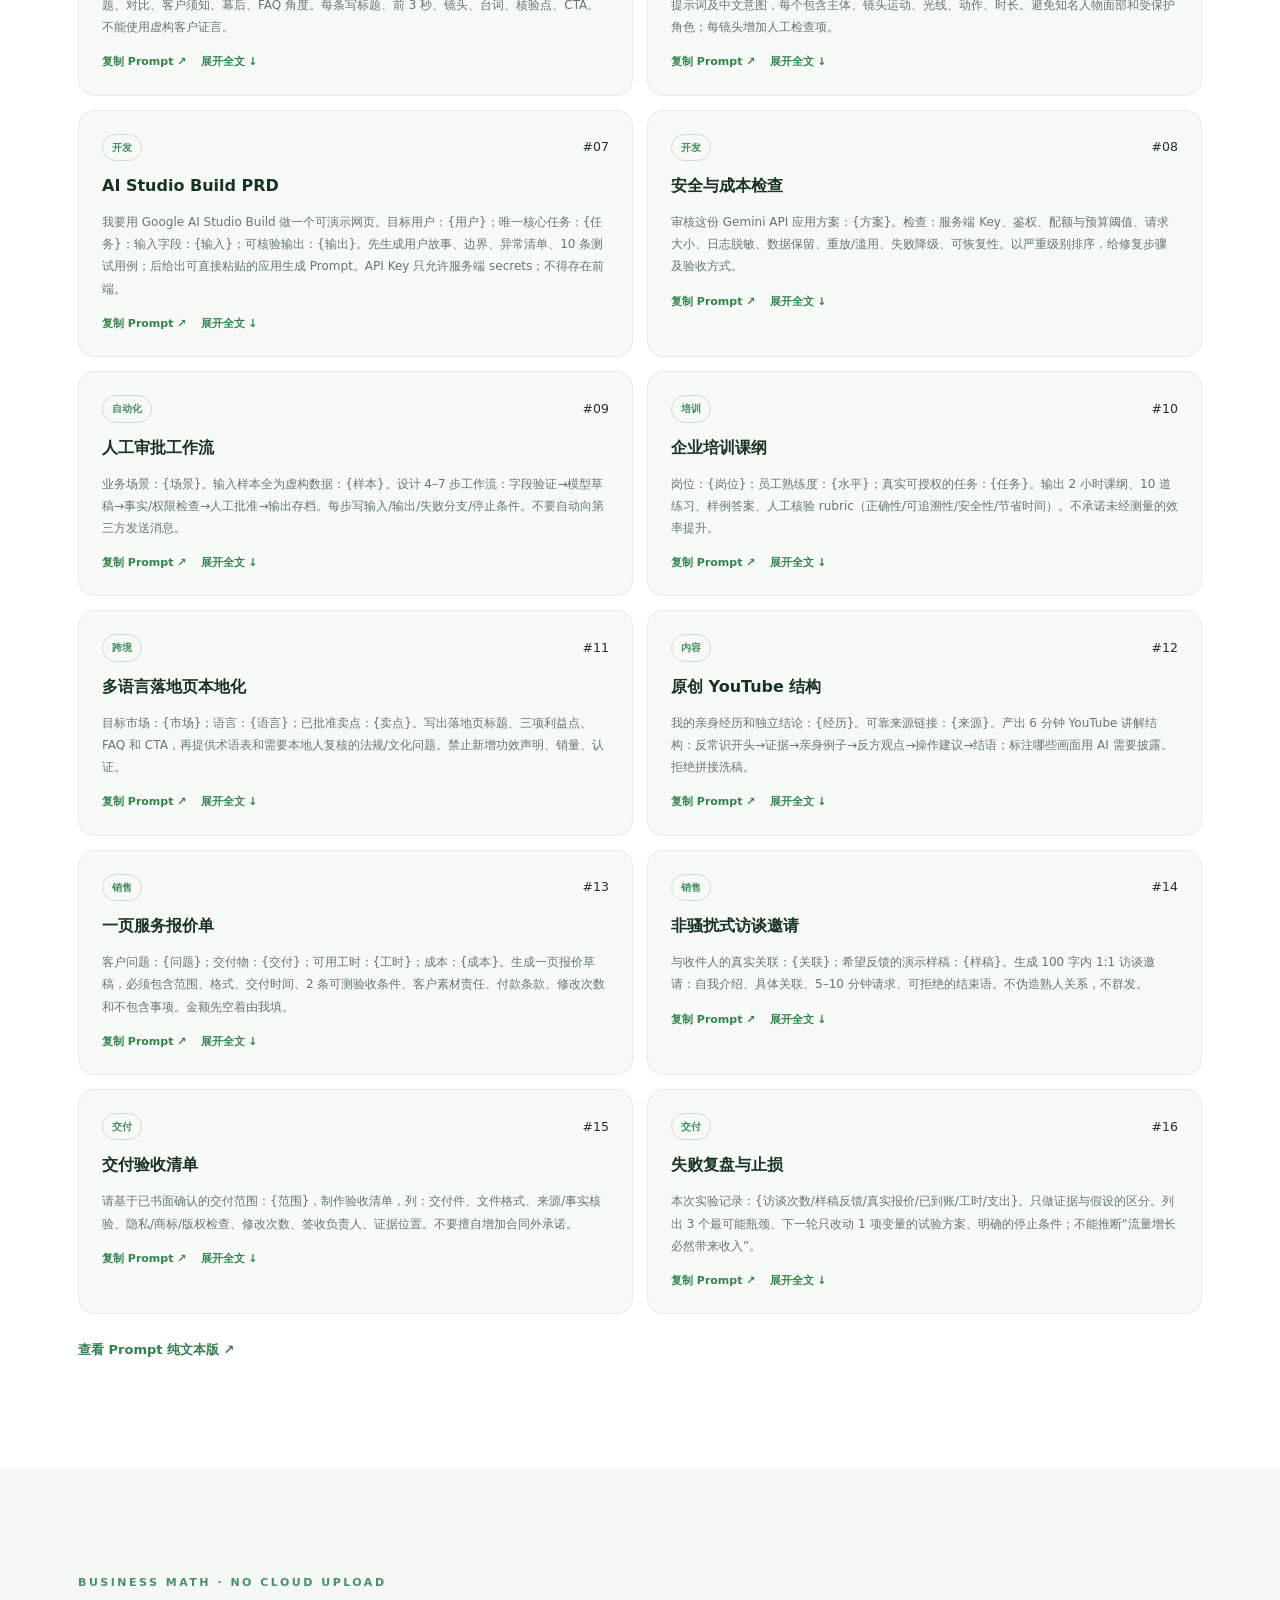
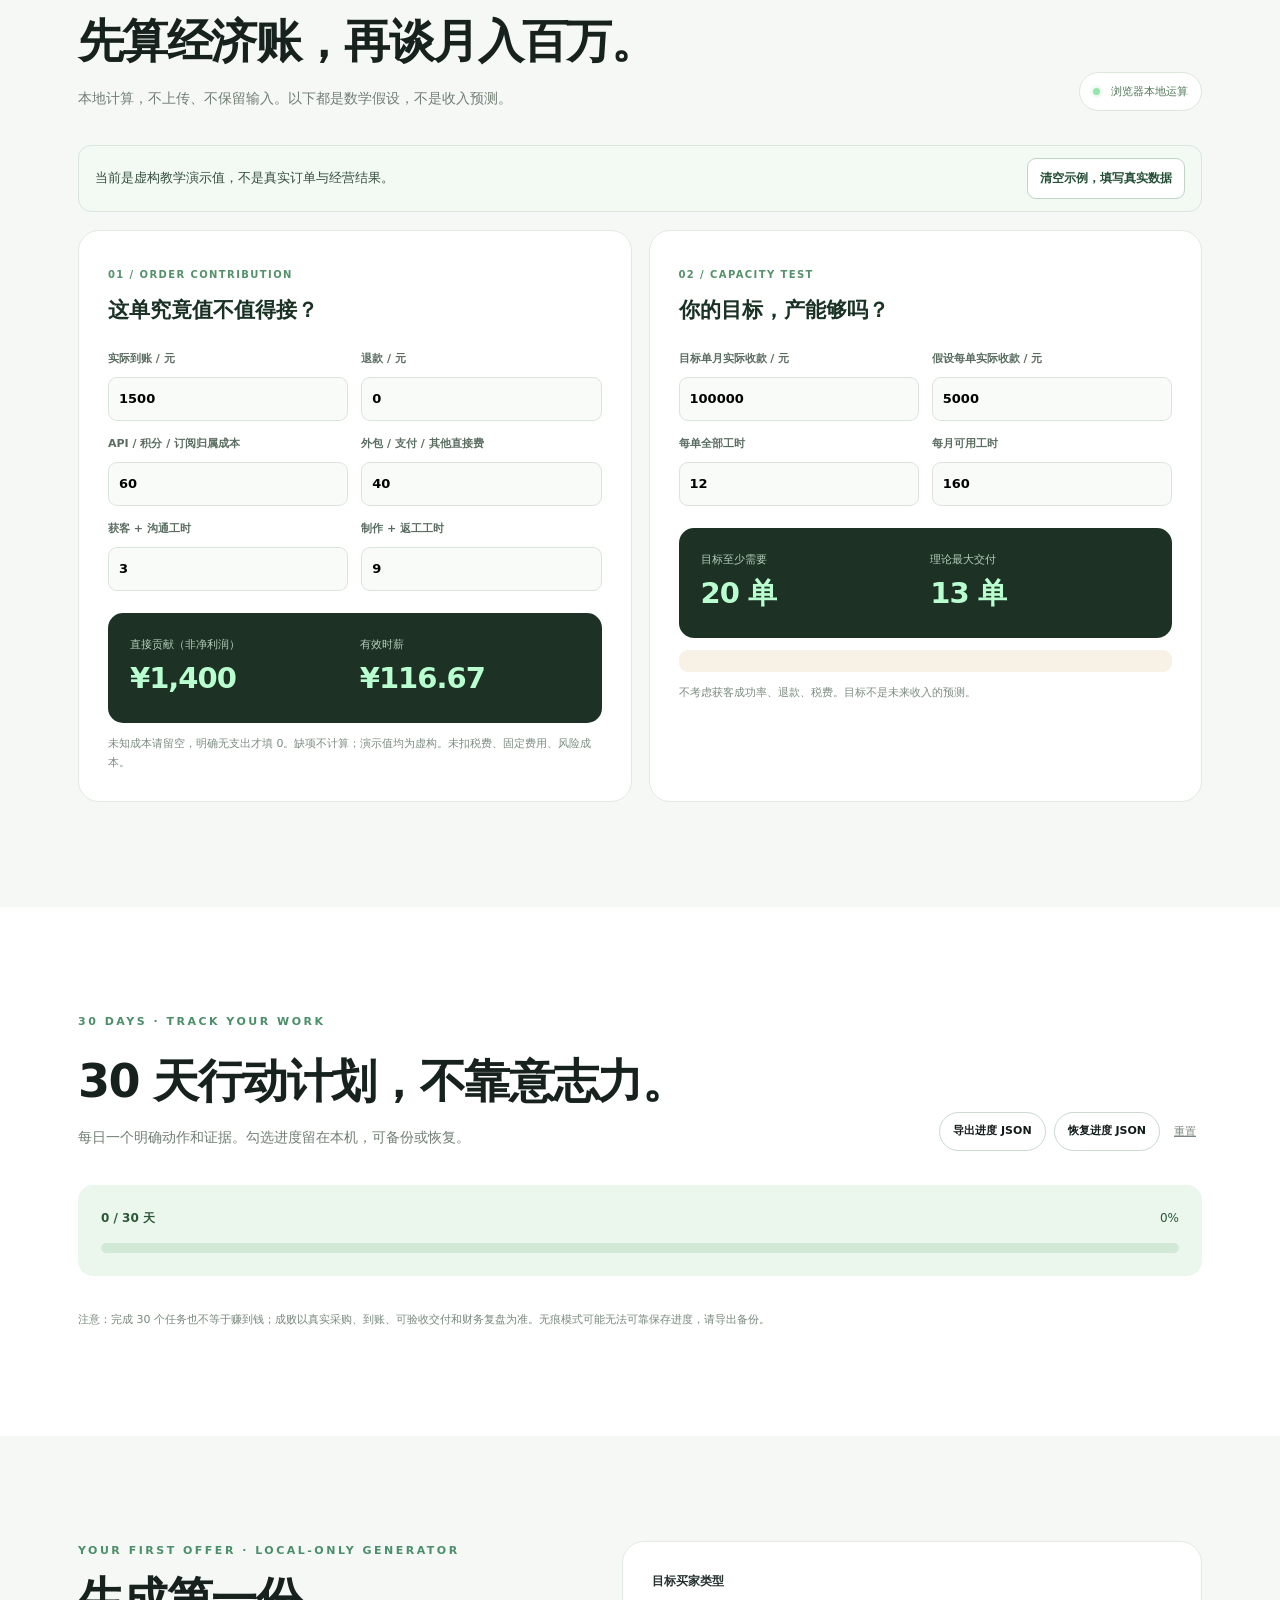
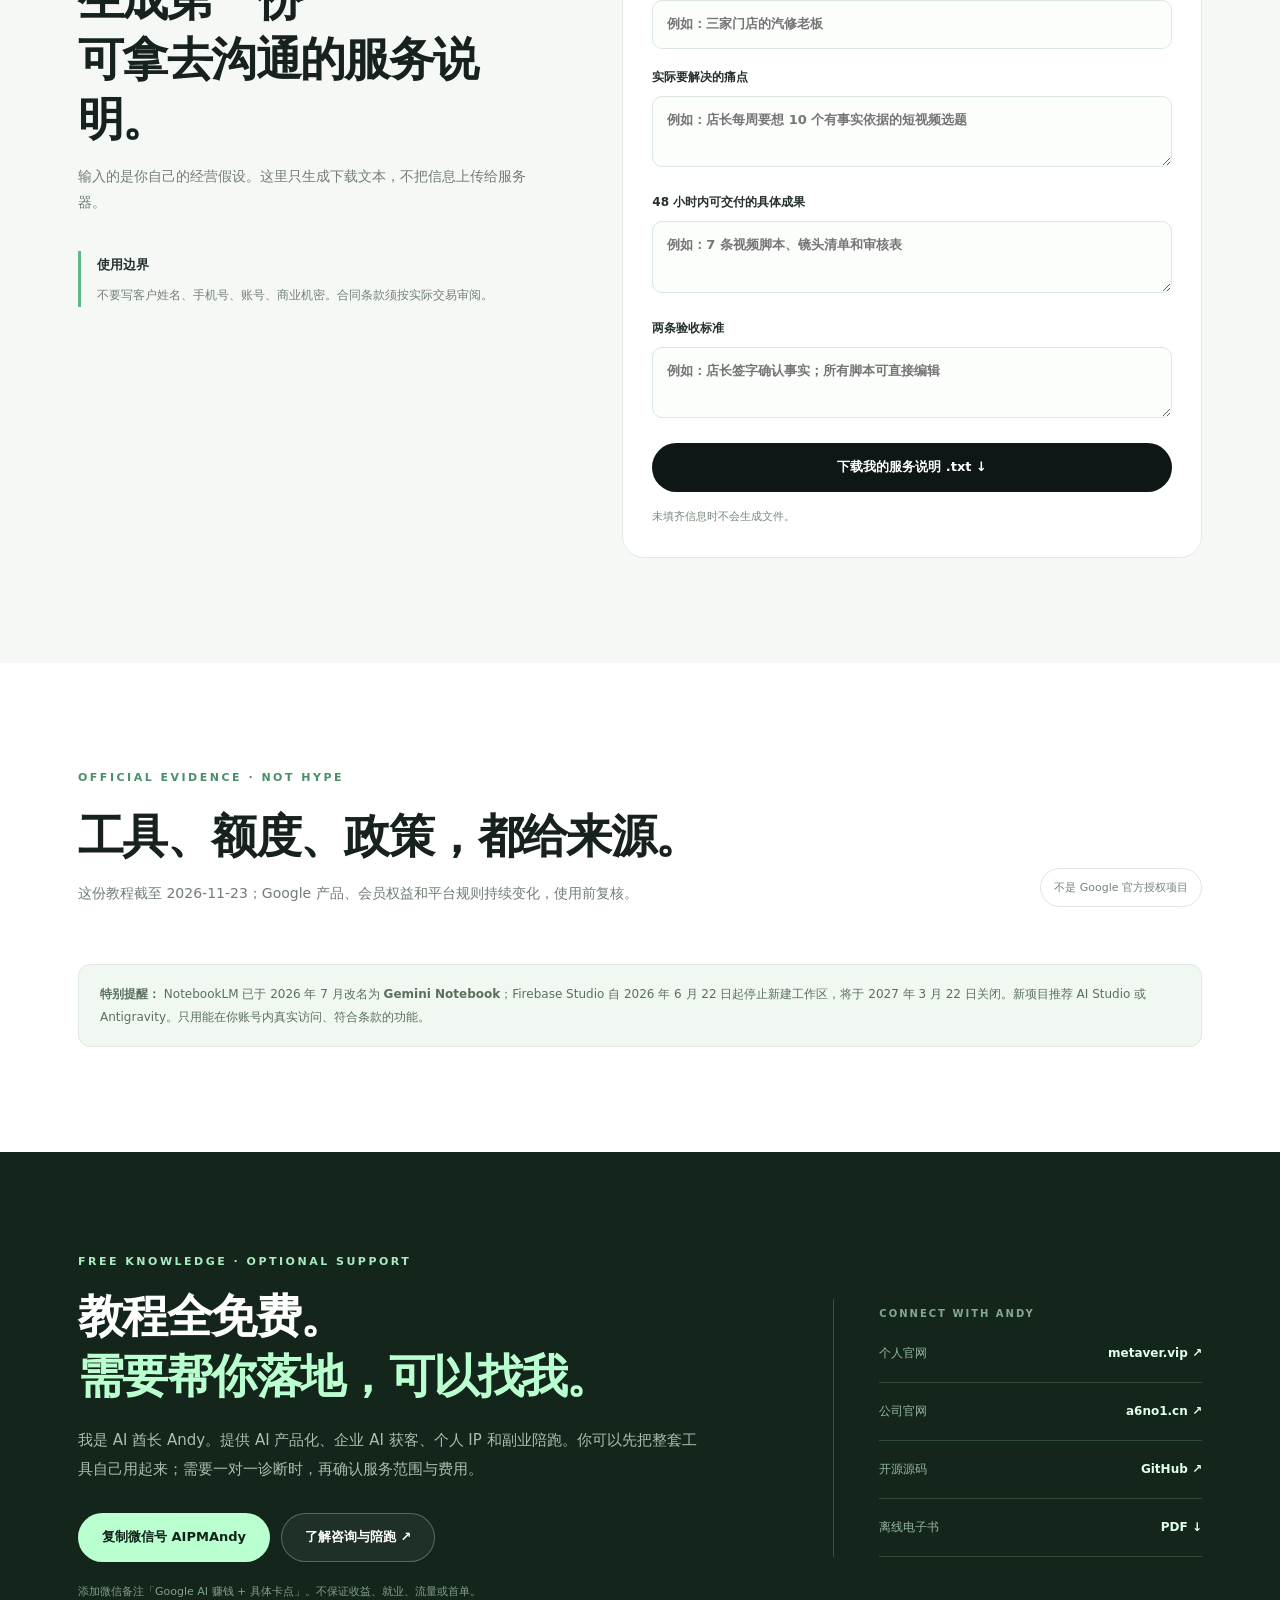
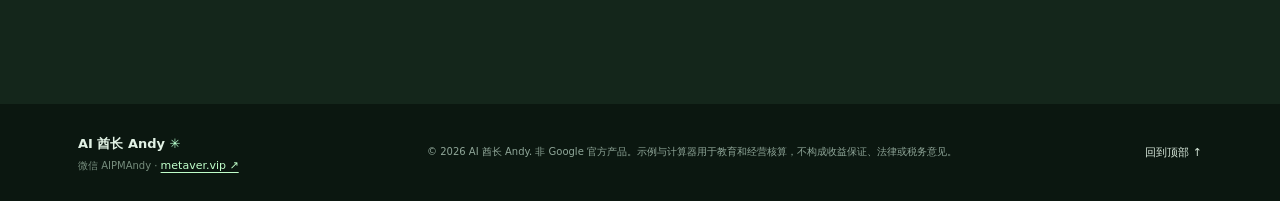
==== commit 2bc61f44: "fix(ux): never turn unknown costs into zero; make simulated defaults removable" ====
--- a/index.html
+++ b/index.html
@@ -44,7 +44,11 @@
  <section class="section dark-panel-section" id="selector"><div class="container selector-grid"><div><div class="section-tag light-tag">DECISION ENGINE</div><h2>还不知道做哪个？<br /><em>让约束帮你决定。</em></h2><p>不是模型猜你喜欢什么，而是用时间、能力和客户触达条件过滤不适合的路线。</p></div><div class="selector-card"><label for="skill">你当前最擅长什么？</label><select id="skill"><option value="business">行业知识 / 沟通 / 研究</option><option value="creative">文字 / 视频 / 设计</option><option value="technical">代码 / 自动化 / 产品</option></select><label for="hours">每周可投入多长时间？</label><select id="hours"><option value="6">少于 6 小时</option><option value="12">6–12 小时</option><option value="24">12 小时以上</option></select><label for="buyers">你现在能接触企业采购人吗？</label><select id="buyers"><option value="yes">能，有一些行业关系</option><option value="no">暂时不能，要从内容/公开渠道开始</option></select><button type="button" class="btn btn-mint full" id="recommend">给我一个优先路线 →</button><div id="recommend-result" class="recommend-result" aria-live="polite">选好条件，生成建议后仍需亲自验证买家需求。</div></div></div></section>
  <section id="lessons" class="section soft-section"><div class="container"><div class="section-tag">COMPLETE HANDBOOK · 22 CHAPTERS</div><div class="split-heading"><div><h2>不是目录。是完整操作手册。</h2><p class="section-lead">每章都有步骤、可交付物、风险红线。点击章节，直接阅读。</p></div><div class="chapter-search-wrap"><label class="sr-only" for="chapter-search">搜索教程章节</label><input type="search" id="chapter-search" placeholder="搜索：客户 / 微工具 / 视频 / 报价" /></div></div><div class="lesson-layout"><aside class="lesson-sidebar" aria-label="章节目录"><div class="side-label">CHAPTERS · 章节列表</div><div id="chapter-list"></div></aside><article class="lesson-reader" id="chapter-article" tabindex="-1"><div class="lesson-placeholder">选择左侧章节开始阅读。</div></article></div><div class="download-bar"><div><strong>还想离线看？</strong><p>章节 Markdown、16 套 Prompt、30 天表和模板均免费。也可用网站打印导出 PDF。</p></div><div class="download-actions"><a href="pdf/google-ai-income-handbook.pdf" class="btn btn-dark" download>下载免费 PDF ↓</a><button class="btn btn-outline" id="print-book" type="button">打印 / 另存 PDF</button></div></div></div></section>
  <section id="prompts" class="section section-white"><div class="container"><div class="section-tag">PROMPT LIBRARY</div><div class="split-heading"><div><h2>16 套能直接改的 Prompt。</h2><p class="section-lead">从找需求到报价、交付、红队审核；不要求额外购买提示词课程。</p></div><label class="sr-only" for="prompt-filter">选择 Prompt 分类</label><select id="prompt-filter" class="prompt-filter"><option value="all">全部类型</option><option value="需求访谈">需求访谈</option><option value="研究">研究</option><option value="商家">商家</option><option value="视频">视频</option><option value="开发">开发</option><option value="自动化">自动化</option><option value="培训">培训</option><option value="跨境">跨境</option><option value="内容">内容</option><option value="销售">销售</option><option value="交付">交付</option></select></div><div id="prompt-grid" class="prompt-grid"></div><a class="inline-link" href="chapters/PROMPTS.md">查看 Prompt 纯文本版 ↗</a></div></section>
- <section id="tools" class="section soft-section"><div class="container"><div class="section-tag">BUSINESS MATH · NO CLOUD UPLOAD</div><div class="split-heading"><div><h2>先算经济账，再谈月入百万。</h2><p class="section-lead">本地计算，不上传、不保留输入。以下都是数学假设，不是收入预测。</p></div><div class="pill"><span class="live-dot"></span> 浏览器本地运算</div></div><div class="calc-grid"><div class="calc-card"><div class="calc-header"><span>01 / ORDER CONTRIBUTION</span><h3>这单究竟值不值得接？</h3></div><div class="calc-fields"><label>实际到账 / 元 <input id="received" type="number" min="0" step="0.01" value="1500" /></label><label>退款 / 元 <input id="refund" type="number" min="0" step="0.01" value="0" /></label><label>API / 积分 / 订阅归属成本 <input id="tools-cost" type="number" min="0" step="0.01" value="60" /></label><label>外包 / 支付 / 其他直接费 <input id="other-cost" type="number" min="0" step="0.01" value="40" /></label><label>获客 + 沟通工时 <input id="sales-hours" type="number" min="0" step="0.5" value="3" /></label><label>制作 + 返工工时 <input id="work-hours" type="number" min="0" step="0.5" value="9" /></label></div><div class="calc-result"><div><span>直接贡献（非净利润）</span><strong id="contribution">¥1,400</strong></div><div><span>有效时薪</span><strong id="hourly">¥116.67</strong></div></div><small>未扣税费、固定费用、风险成本；实收为 0 的订单不能算盈利。</small></div><div class="calc-card"><div class="calc-header"><span>02 / CAPACITY TEST</span><h3>你的目标，产能够吗？</h3></div><div class="calc-fields"><label>目标单月实际收款 / 元 <input id="target" type="number" min="0" step="1000" value="100000" /></label><label>假设每单实际收款 / 元 <input id="ticket" type="number" min="0" step="100" value="5000" /></label><label>每单全部工时 <input id="hours-per-order" type="number" min="0" step="0.5" value="12" /></label><label>每月可用工时 <input id="monthly-hours" type="number" min="0" step="1" value="160" /></label></div><div class="calc-result"><div><span>目标至少需要</span><strong id="need-orders">20 单</strong></div><div><span>理论最大交付</span><strong id="capacity">13 单</strong></div></div><div id="capacity-message" class="capacity-message" aria-live="polite"></div><small>不考虑获客成功率、退款、税费。目标不是未来收入的预测。</small></div></div></div></section>
+ <section id="tools" class="section soft-section"><div class="container"><div class="section-tag">BUSINESS MATH · NO CLOUD UPLOAD</div><div class="split-heading"><div><h2>先算经济账，再谈月入百万。</h2><p class="section-lead">本地计算，不上传、不保留输入。以下都是数学假设，不是收入预测。</p></div><div class="pill"><span class="live-dot"></span> 浏览器本地运算</div></div><div class="calc-demo-line" role="group" aria-label="教学模拟值与真实输入">
+  <span id="calc-mode">当前是虚构教学演示值，不是真实订单与经营结果。</span>
+  <button type="button" class="calc-demo-button" id="clear-example">清空示例，填写真实数据</button>
+  <button type="button" class="calc-demo-button" id="restore-example" hidden>恢复教学示例</button>
+</div><div class="calc-grid"><div class="calc-card"><div class="calc-header"><span>01 / ORDER CONTRIBUTION</span><h3>这单究竟值不值得接？</h3></div><div class="calc-fields"><label>实际到账 / 元 <input id="received" type="number" min="0" step="0.01" value="1500" /></label><label>退款 / 元 <input id="refund" type="number" min="0" step="0.01" value="0" /></label><label>API / 积分 / 订阅归属成本 <input id="tools-cost" type="number" min="0" step="0.01" value="60" /></label><label>外包 / 支付 / 其他直接费 <input id="other-cost" type="number" min="0" step="0.01" value="40" /></label><label>获客 + 沟通工时 <input id="sales-hours" type="number" min="0" step="0.5" value="3" /></label><label>制作 + 返工工时 <input id="work-hours" type="number" min="0" step="0.5" value="9" /></label></div><div class="calc-result" aria-live="polite"><div><span>直接贡献（非净利润）</span><strong id="contribution">¥1,400</strong></div><div><span>有效时薪</span><strong id="hourly">¥116.67</strong></div></div><small>未知成本请留空，明确无支出才填 0。缺项不计算；演示值均为虚构。未扣税费、固定费用、风险成本。</small></div><div class="calc-card"><div class="calc-header"><span>02 / CAPACITY TEST</span><h3>你的目标，产能够吗？</h3></div><div class="calc-fields"><label>目标单月实际收款 / 元 <input id="target" type="number" min="0" step="1000" value="100000" /></label><label>假设每单实际收款 / 元 <input id="ticket" type="number" min="0" step="100" value="5000" /></label><label>每单全部工时 <input id="hours-per-order" type="number" min="0" step="0.5" value="12" /></label><label>每月可用工时 <input id="monthly-hours" type="number" min="0" step="1" value="160" /></label></div><div class="calc-result" aria-live="polite"><div><span>目标至少需要</span><strong id="need-orders">20 单</strong></div><div><span>理论最大交付</span><strong id="capacity">13 单</strong></div></div><div id="capacity-message" class="capacity-message" aria-live="polite"></div><small>不考虑获客成功率、退款、税费。目标不是未来收入的预测。</small></div></div></div></section>
  <section class="section section-white" id="plan"><div class="container"><div class="section-tag">30 DAYS · TRACK YOUR WORK</div><div class="split-heading"><div><h2>30 天行动计划，不靠意志力。</h2><p class="section-lead">每日一个明确动作和证据。勾选进度留在本机，可备份或恢复。</p></div><div class="plan-buttons"><button id="export-progress" class="btn btn-outline" type="button">导出进度 JSON</button><button id="import-progress" class="btn btn-outline" type="button">恢复进度 JSON</button><input id="progress-file" type="file" accept=".json,application/json" hidden /><button id="reset-progress" class="text-button" type="button">重置</button></div></div><div class="progress-block"><div class="progress-line"><strong id="progress-count">0 / 30 天</strong><span id="progress-percent">0%</span></div><div class="progress-track"><div id="progress-bar" class="progress-fill"></div></div></div><div id="plan-grid" class="plan-grid"></div><p class="note">注意：完成 30 个任务也不等于赚到钱；成败以真实采购、到账、可验收交付和财务复盘为准。无痕模式可能无法可靠保存进度，请导出备份。</p></div></section>
  <section id="brief" class="section soft-section"><div class="container brief-grid"><div><div class="section-tag">YOUR FIRST OFFER · LOCAL-ONLY GENERATOR</div><h2>生成第一份<br />可拿去沟通的服务说明。</h2><p class="section-lead">输入的是你自己的经营假设。这里只生成下载文本，不把信息上传给服务器。</p><div class="small-reminder"><strong>使用边界</strong><p>不要写客户姓名、手机号、账号、商业机密。合同条款须按实际交易审阅。</p></div></div><div class="brief-card"><label>目标买家类型<input id="brief-buyer" maxlength="180" placeholder="例如：三家门店的汽修老板" /></label><label>实际要解决的痛点<textarea id="brief-problem" maxlength="650" rows="2" placeholder="例如：店长每周要想 10 个有事实依据的短视频选题"></textarea></label><label>48 小时内可交付的具体成果<textarea id="brief-delivery" maxlength="650" rows="2" placeholder="例如：7 条视频脚本、镜头清单和审核表"></textarea></label><label>两条验收标准<textarea id="brief-check" maxlength="650" rows="2" placeholder="例如：店长签字确认事实；所有脚本可直接编辑"></textarea></label><button id="download-brief" class="btn btn-dark full" type="button">下载我的服务说明 .txt ↓</button><p class="note">未填齐信息时不会生成文件。</p></div></div></section>
  <section id="sources" class="section section-white"><div class="container"><div class="section-tag">OFFICIAL EVIDENCE · NOT HYPE</div><div class="split-heading"><div><h2>工具、额度、政策，都给来源。</h2><p class="section-lead">这份教程截至 2026-11-23；Google 产品、会员权益和平台规则持续变化，使用前复核。</p></div><div class="pill muted">不是 Google 官方授权项目</div></div><div id="sources-grid" class="sources-grid"></div><div class="policy-note"><strong>特别提醒：</strong> NotebookLM 已于 2026 年 7 月改名为 <b>Gemini Notebook</b>；Firebase Studio 自 2026 年 6 月 22 日起停止新建工作区，将于 2027 年 3 月 22 日关闭。新项目推荐 AI Studio 或 Antigravity。只用能在你账号内真实访问、符合条款的功能。</div></div></section>
--- a/assets/style.css
+++ b/assets/style.css
@@ -24,3 +24,16 @@
 @media(max-width:850px){.nav-personal{display:none}.author-bridge-inner{flex-direction:column;align-items:stretch;gap:16px}.author-bridge-actions{justify-content:flex-start}}
 @media(max-width:600px){.hero-contact{gap:8px}.hero-contact-label{width:100%;margin-right:0}.hero-contact-action{font-size:11px;padding:8px 9px}.author-bridge-actions .btn{width:100%}}
 @media print{.author-bridge{display:none!important}.hero-contact-action{border:0;padding:0}.hero-contact{color:#000}}
+/* Calculators disclose simulated defaults, with fast and consistent feedback. */
+.calc-demo-line{display:flex;align-items:center;justify-content:space-between;gap:12px;flex-wrap:wrap;margin:14px 0 18px;padding:12px 16px;border:1px solid #d8e6db;border-radius:13px;background:#f3faf4;color:#334e3c;font-size:13px}
+.calc-demo-button{font:inherit;font-size:12px;font-weight:700;background:#fff;border:1px solid #bfd5c4;border-radius:9px;padding:9px 12px;color:#244e35;cursor:pointer}
+.calc-demo-button:hover{background:#eaf6ed}.calc-demo-button:focus-visible{outline:3px solid #328758;outline-offset:2px}
+[hidden]{display:none!important}
+@media (prefers-reduced-motion: no-preference){
+  .calc-demo-button,.btn,.chip{transition:background-color 130ms cubic-bezier(.2,0,0,1),border-color 130ms cubic-bezier(.2,0,0,1),transform 130ms cubic-bezier(.2,0,0,1)}
+  .calc-demo-button:active,.btn:active{transform:scale(.988)}
+}
+@media (prefers-reduced-motion: reduce){
+  html{scroll-behavior:auto!important}
+  .calc-demo-button,.btn,.chip{animation:none!important;transition:none!important}
+}
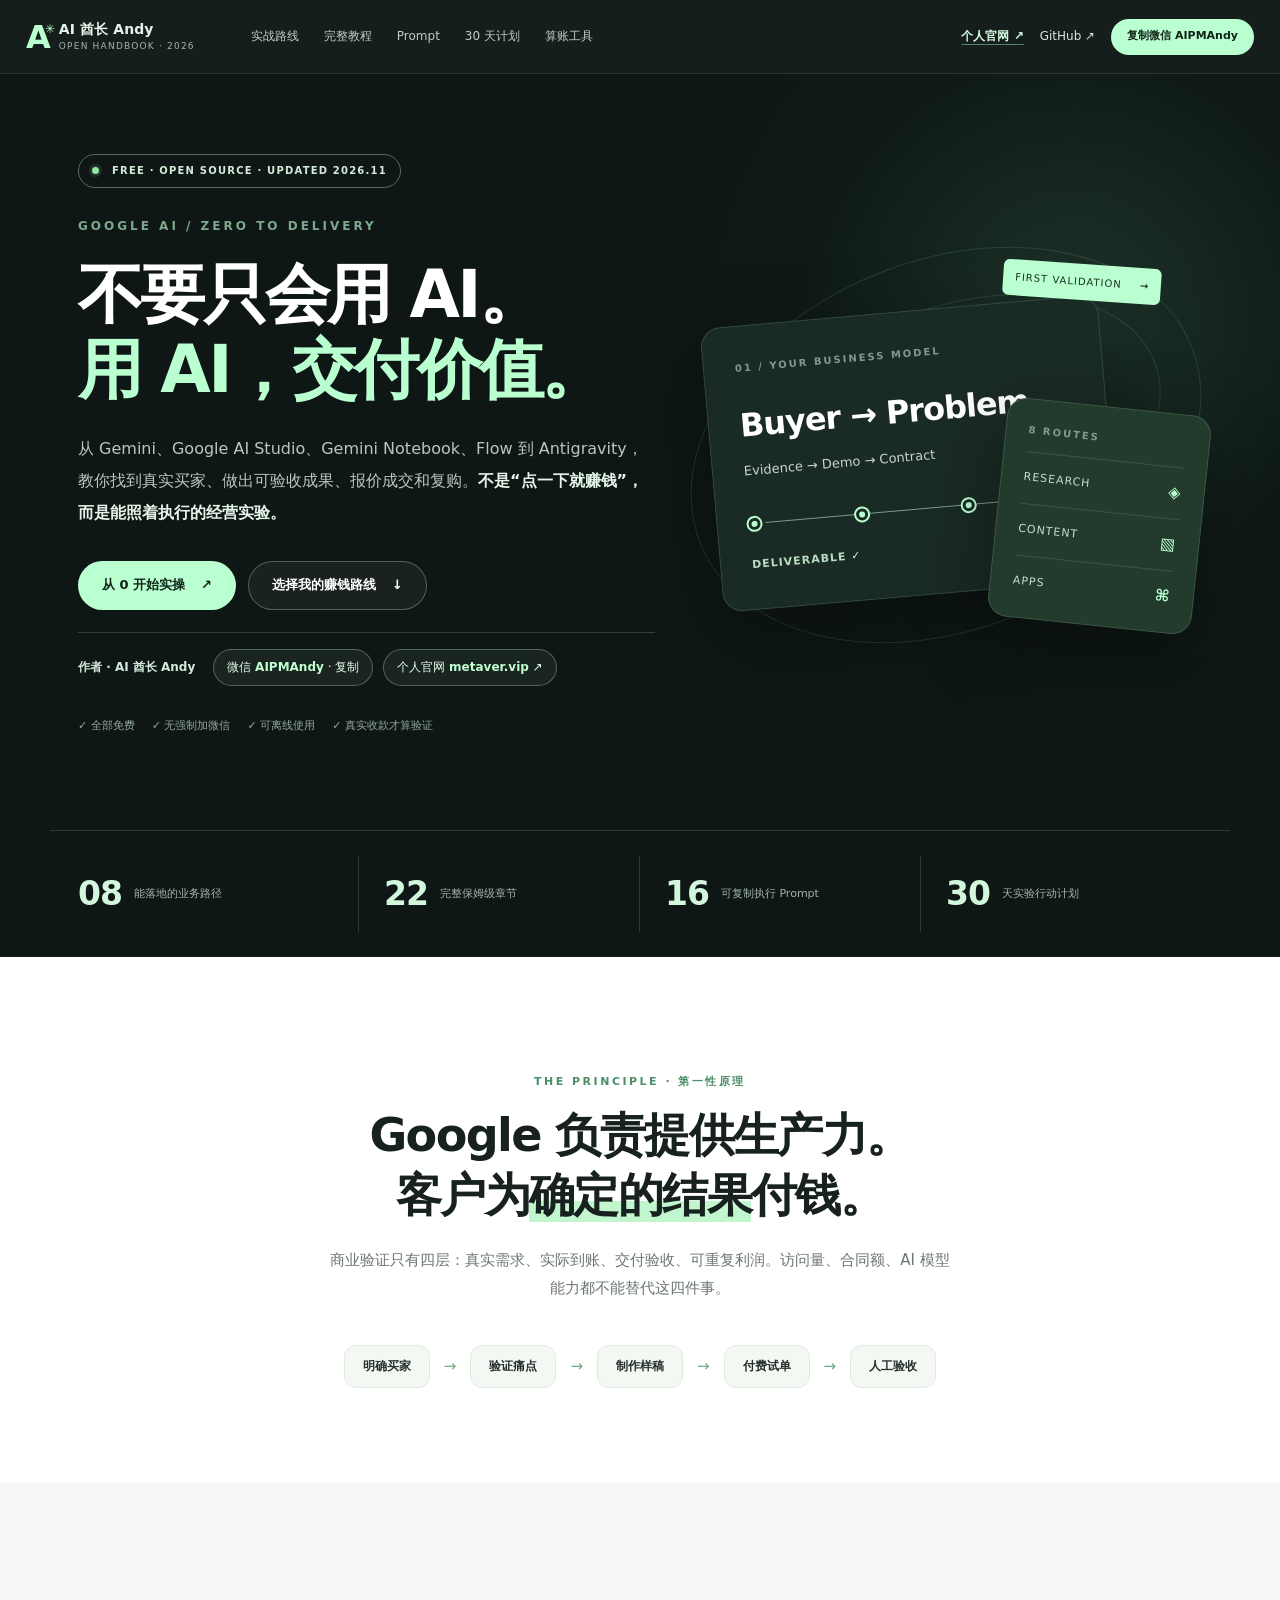
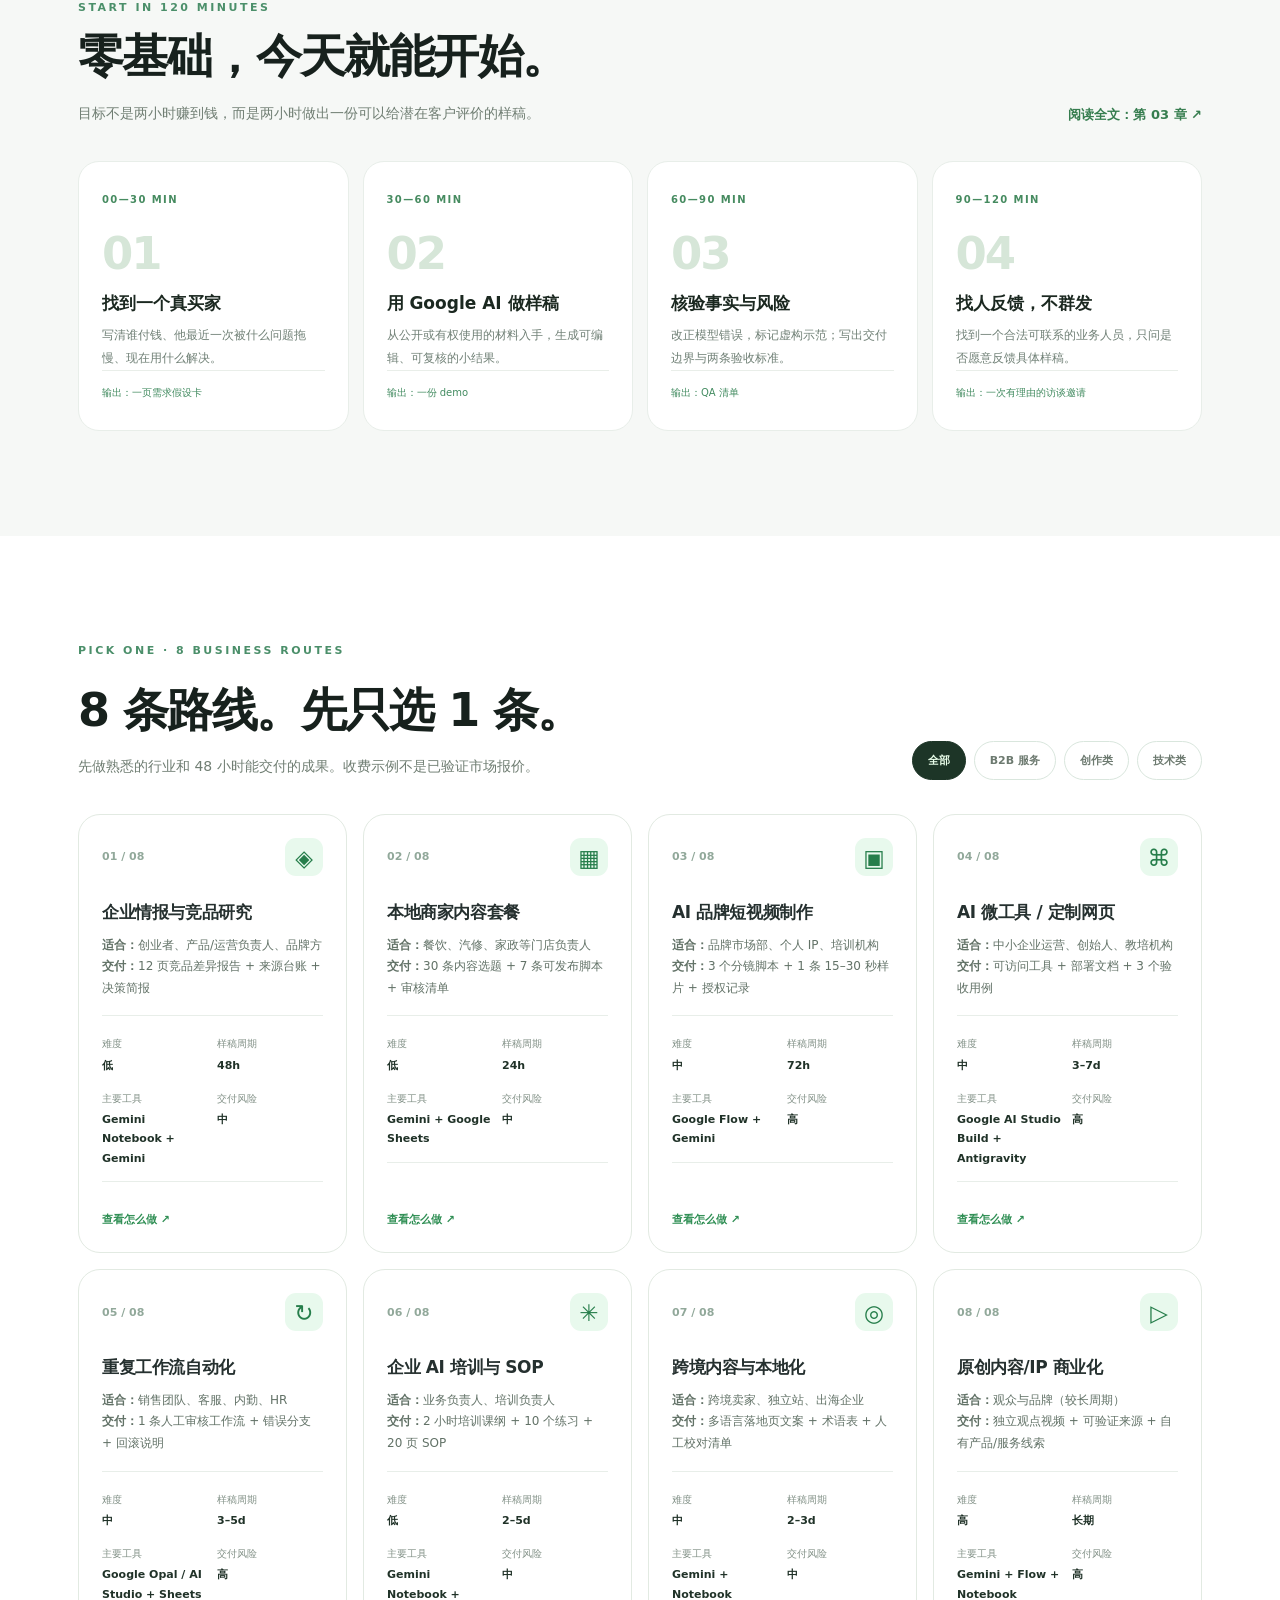
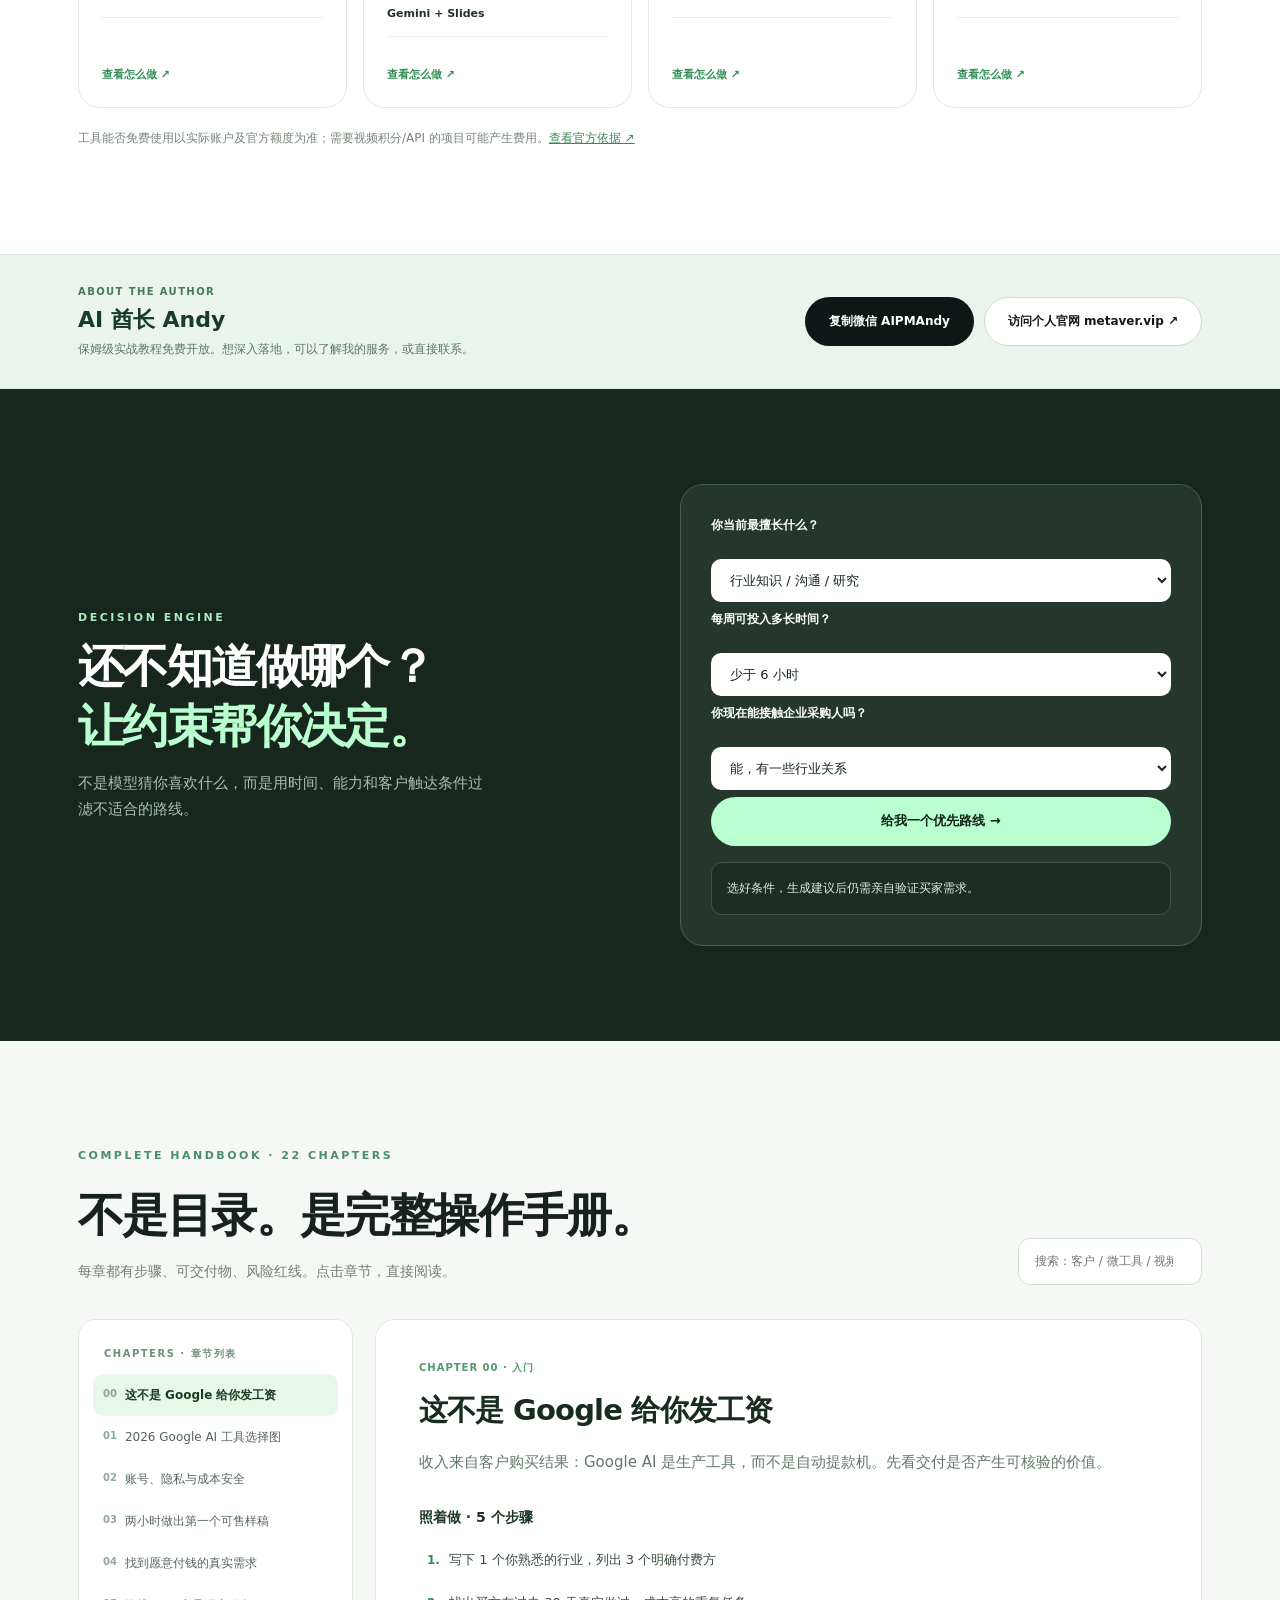
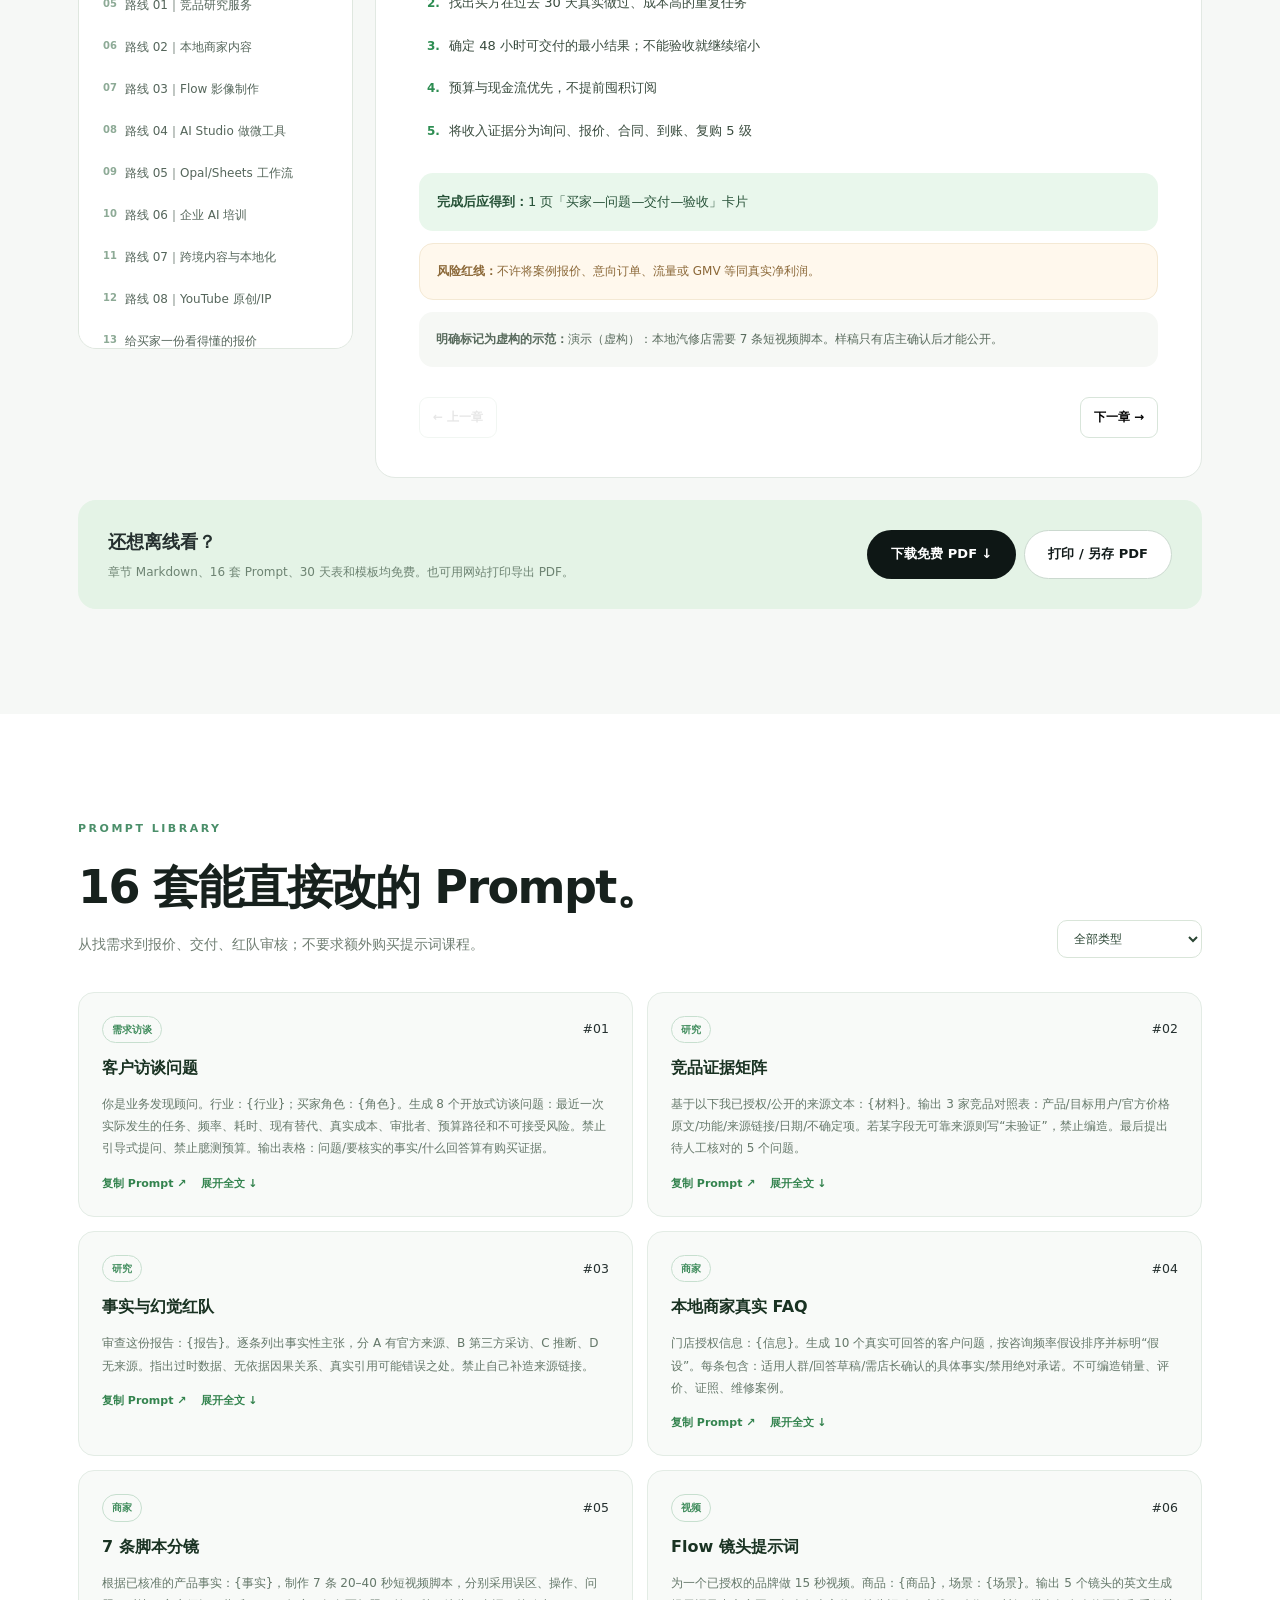
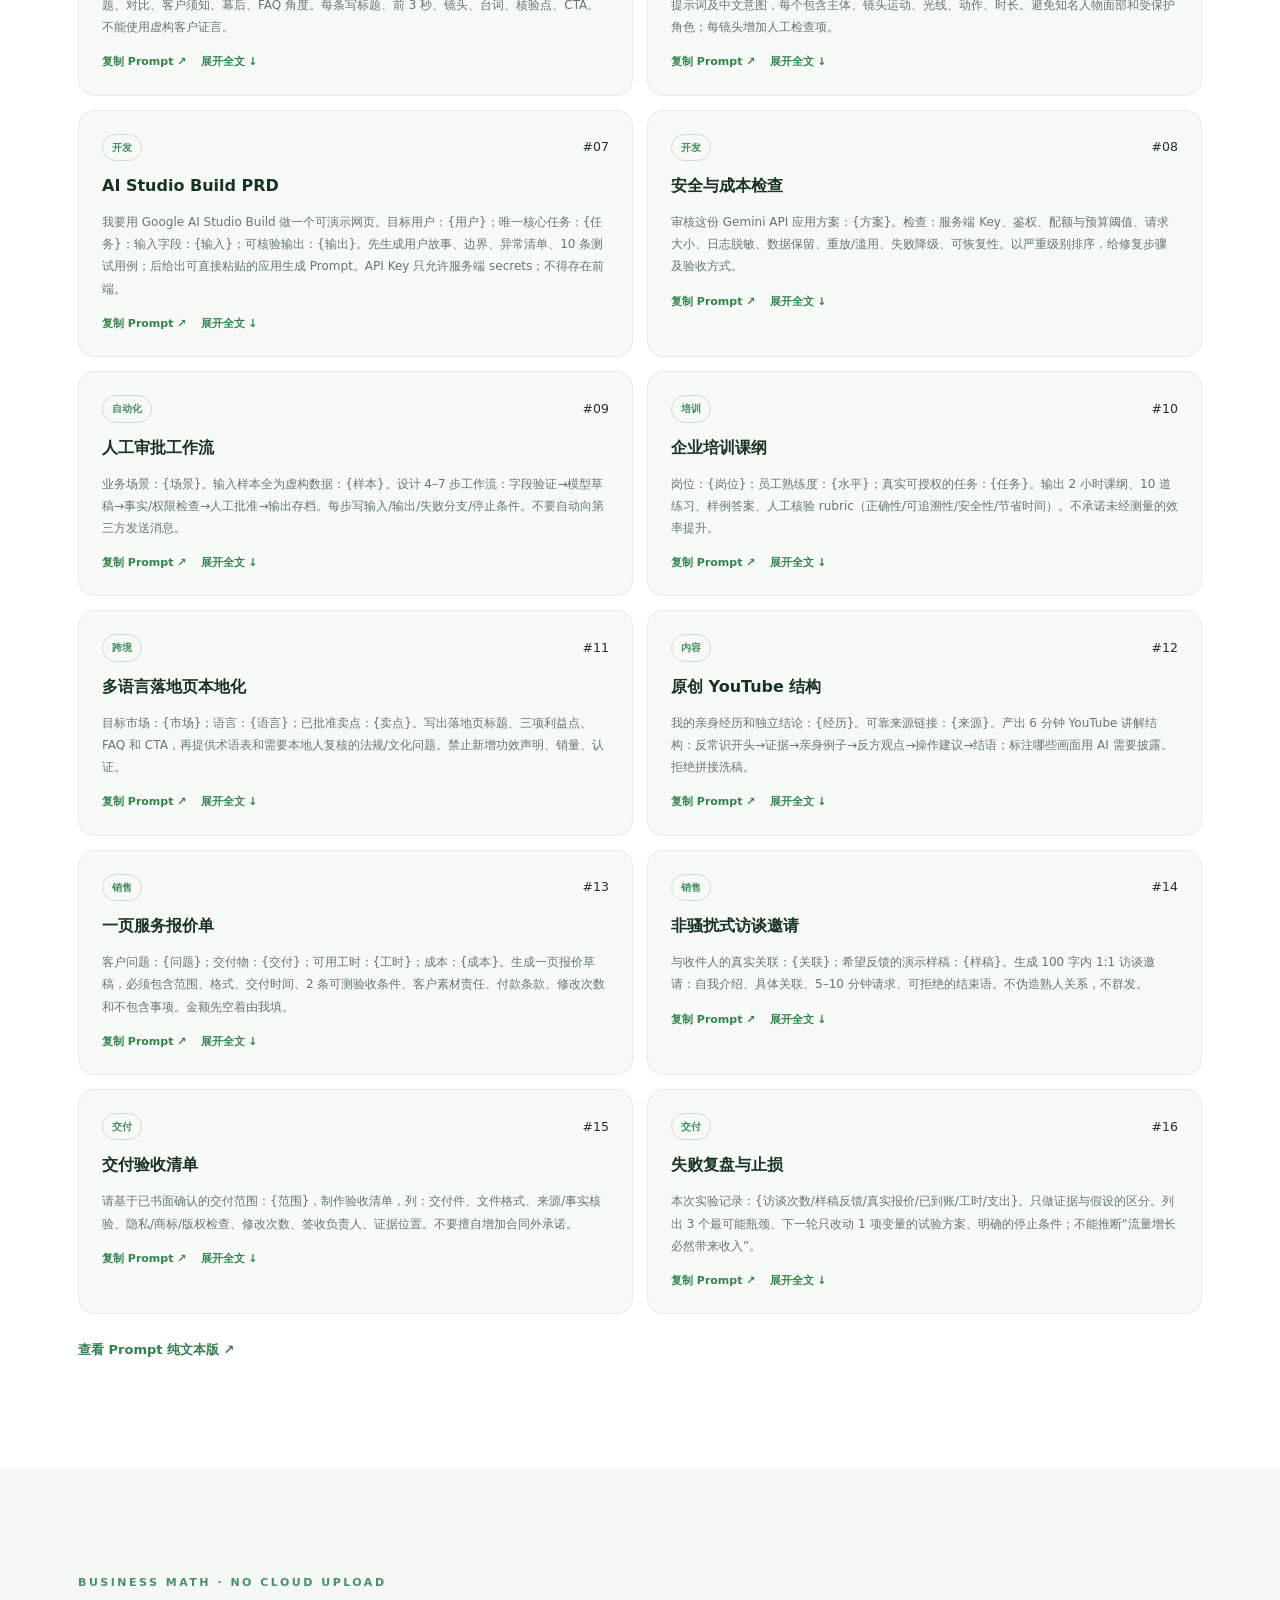
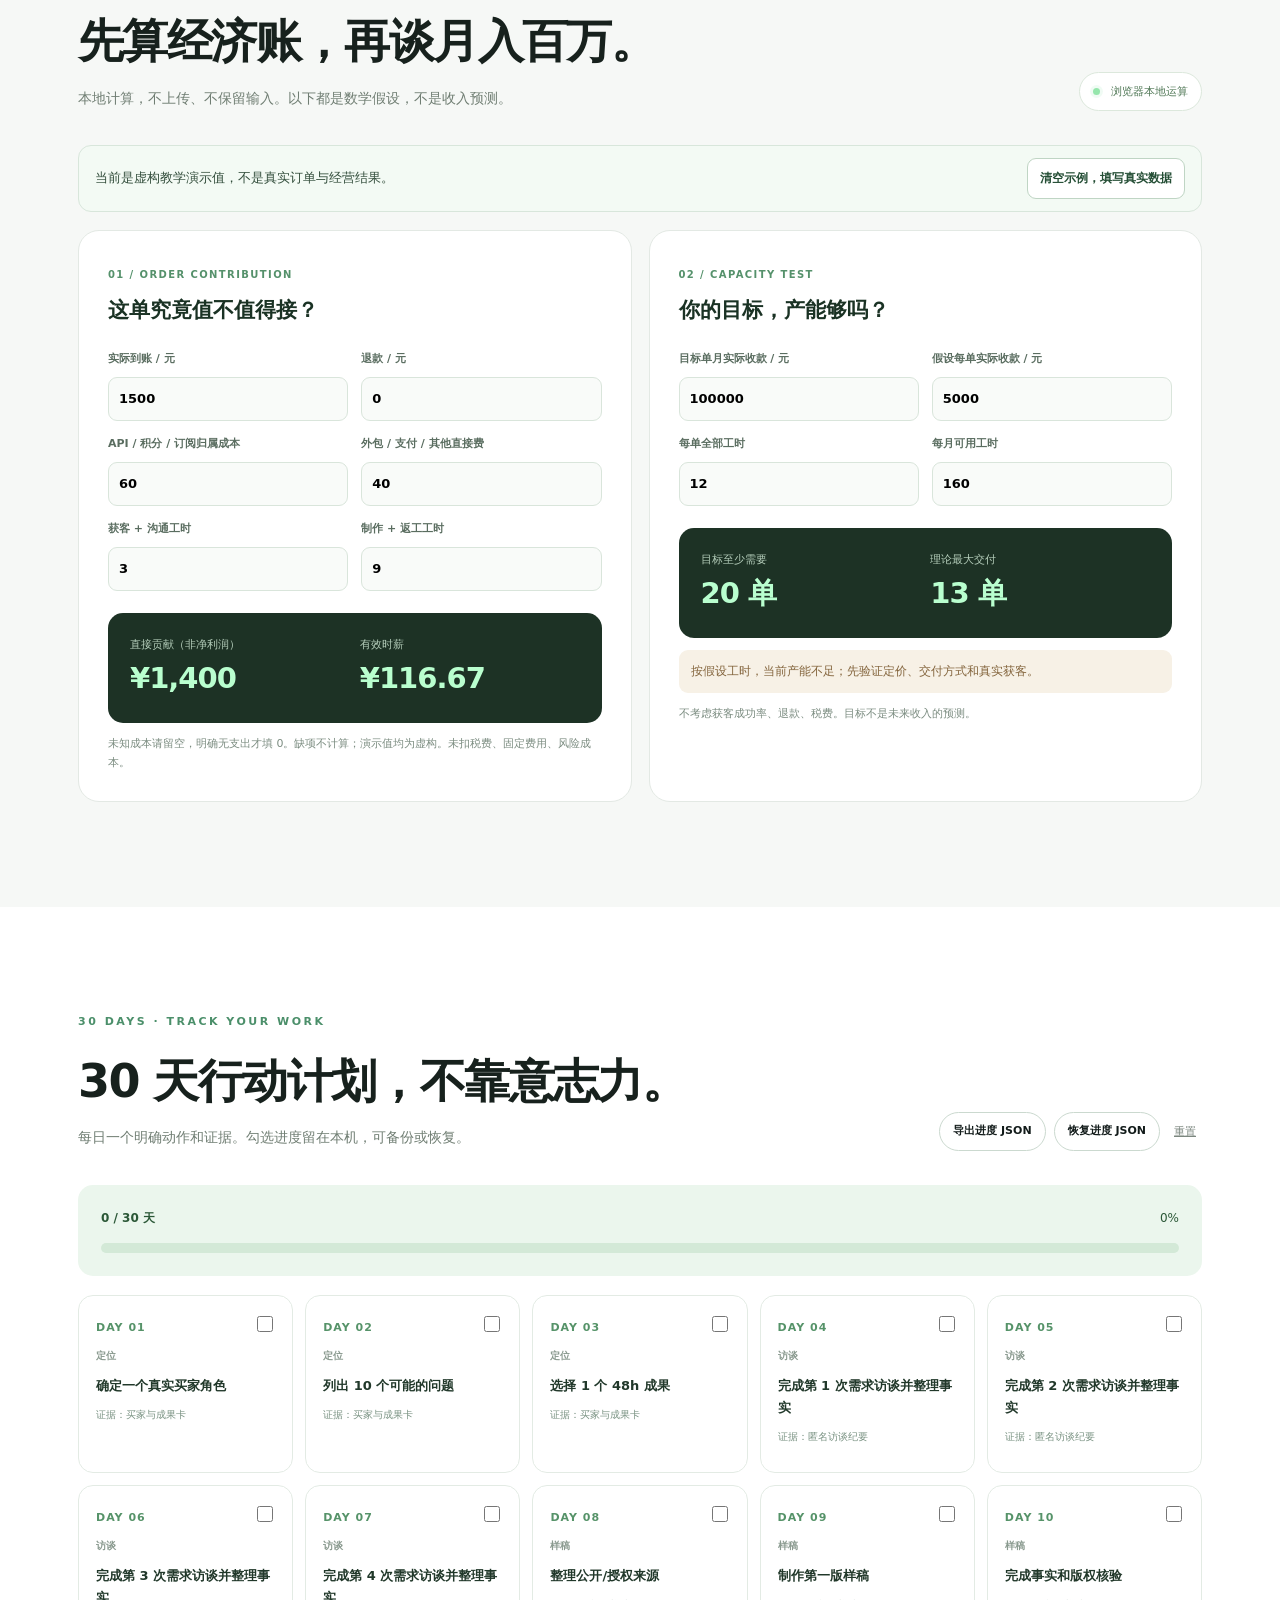
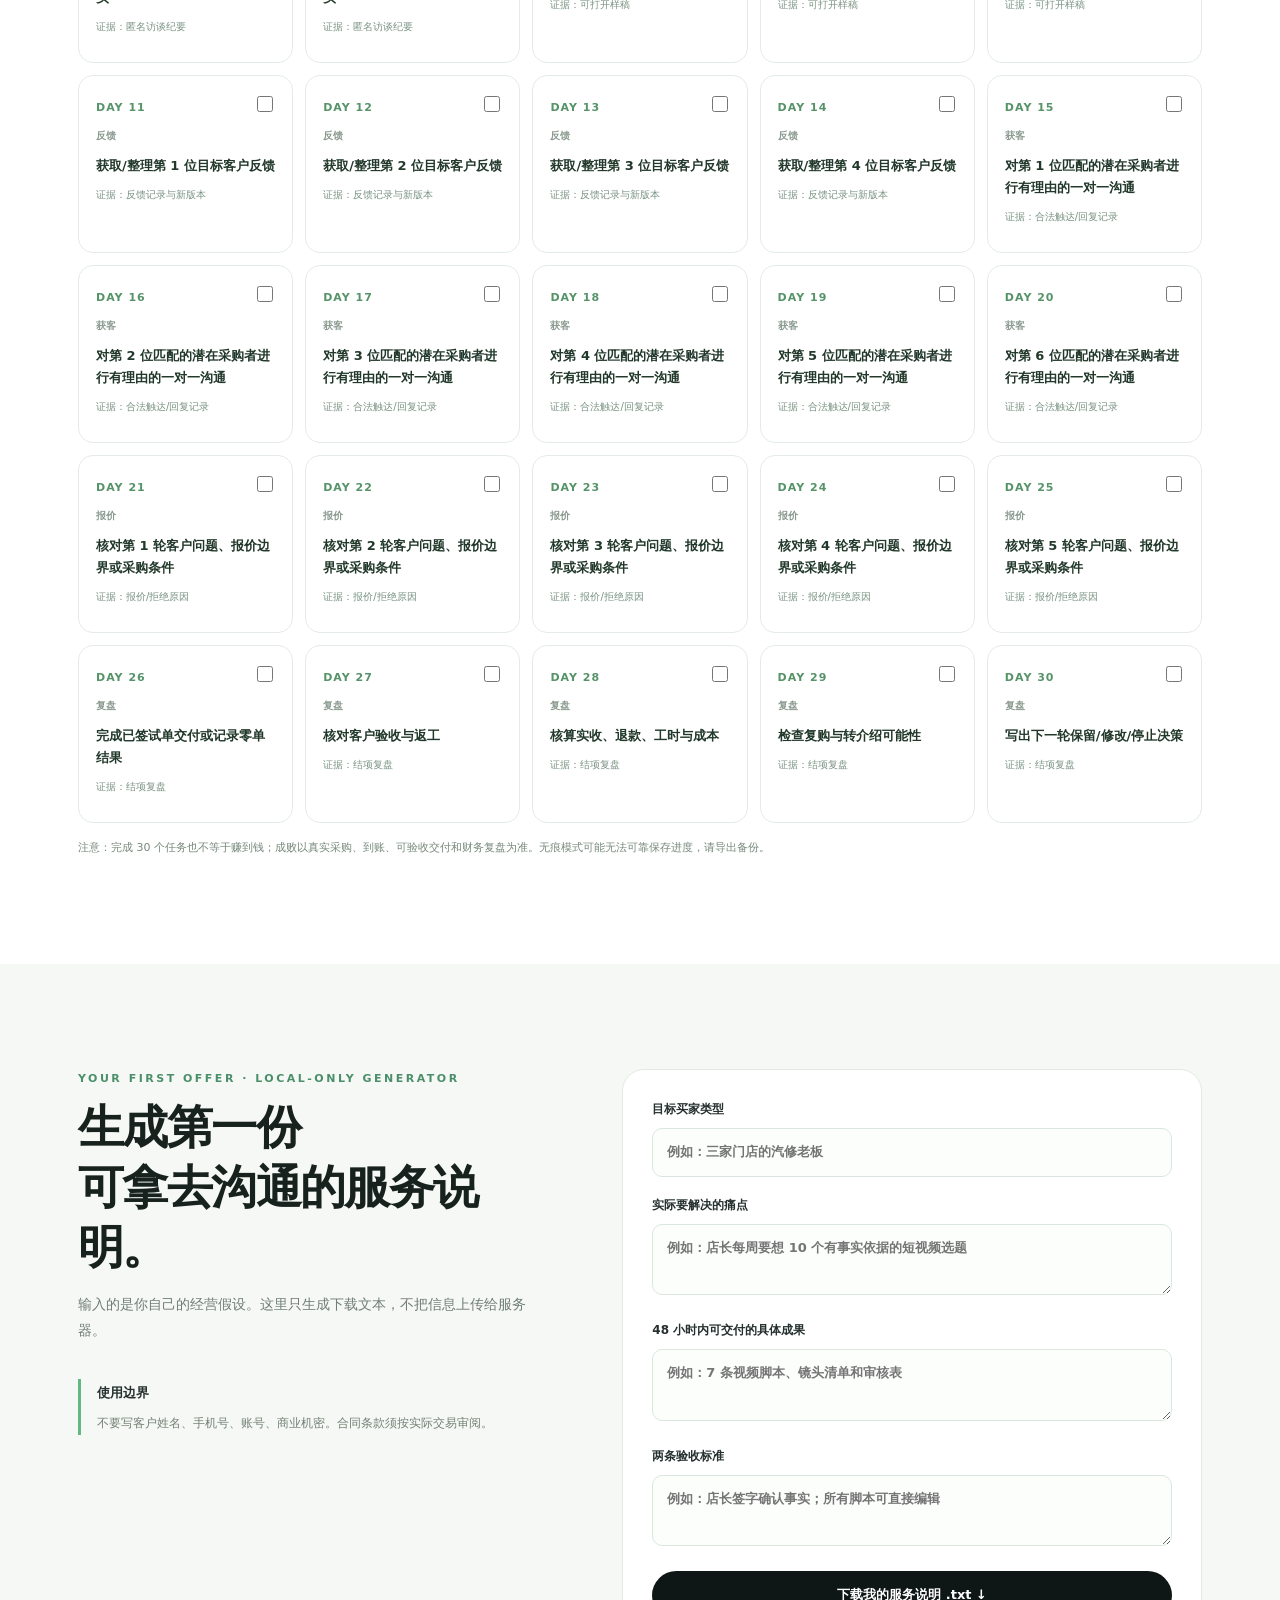
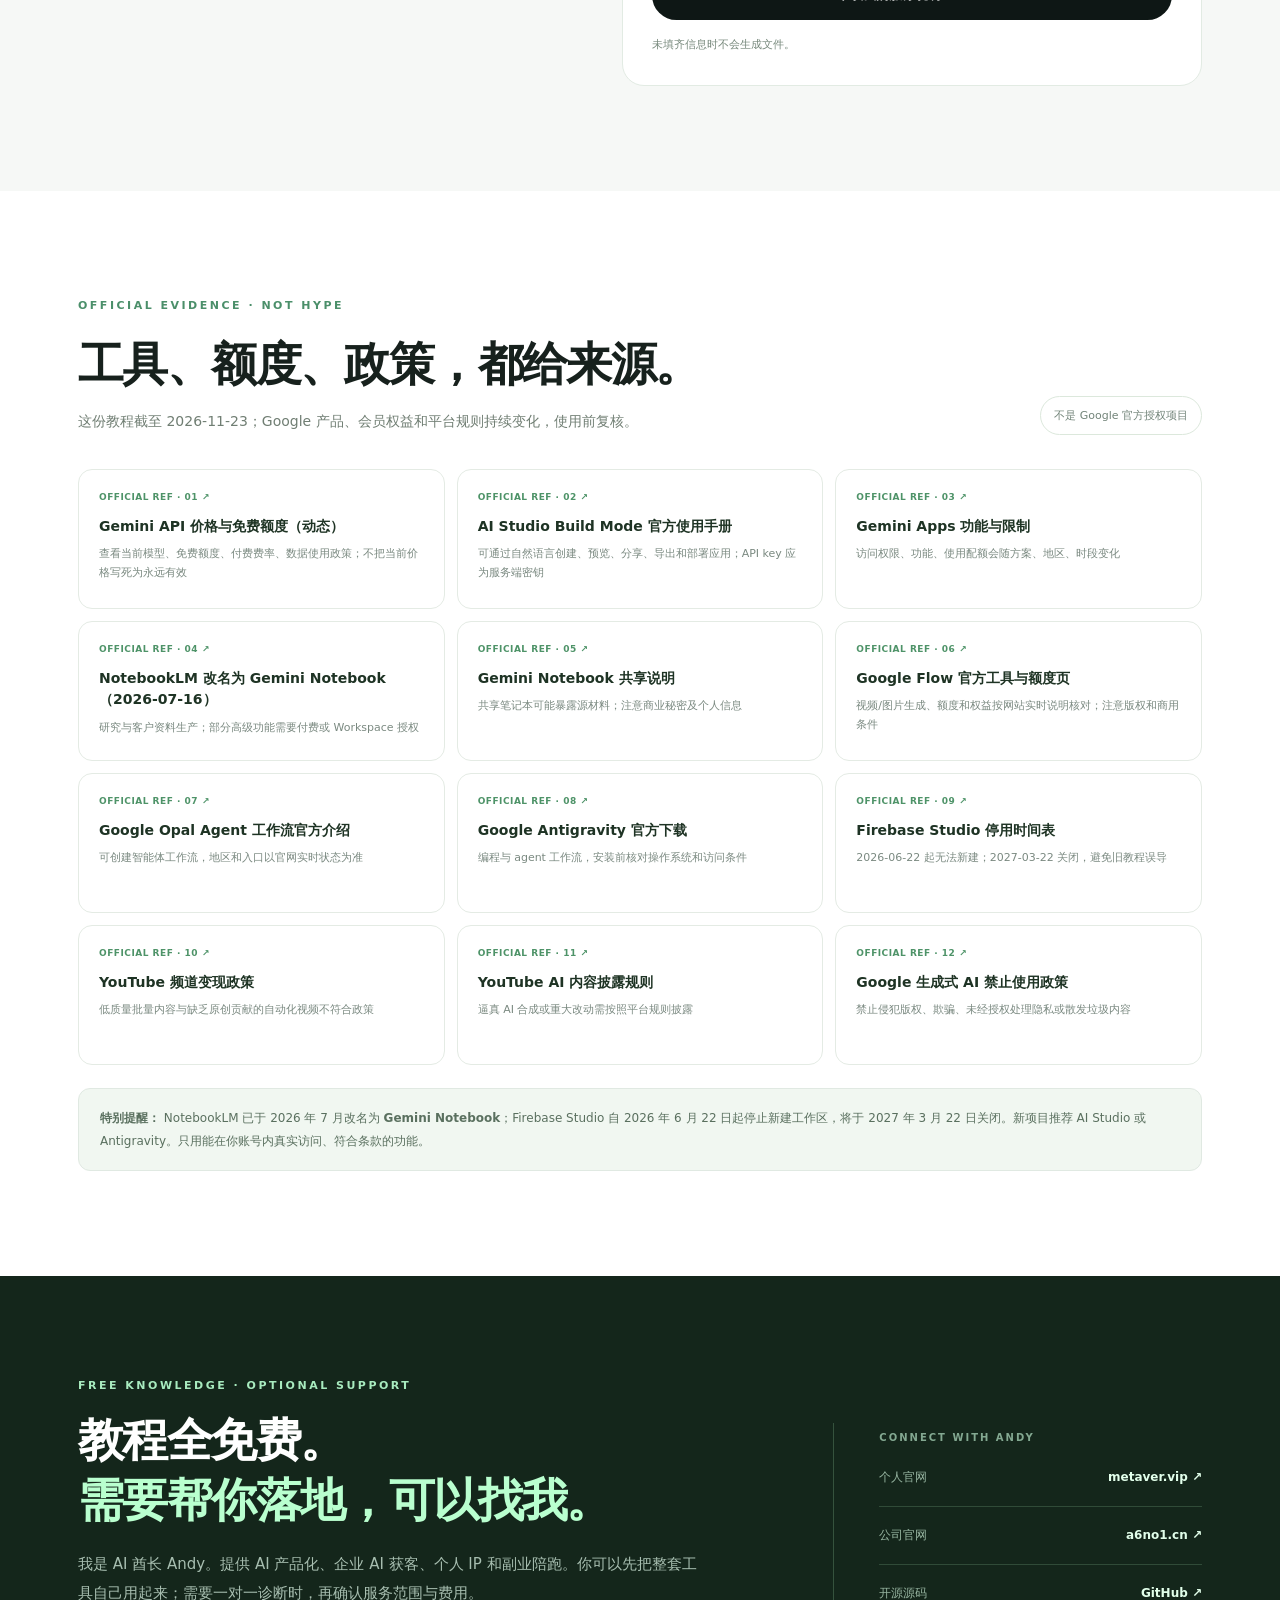
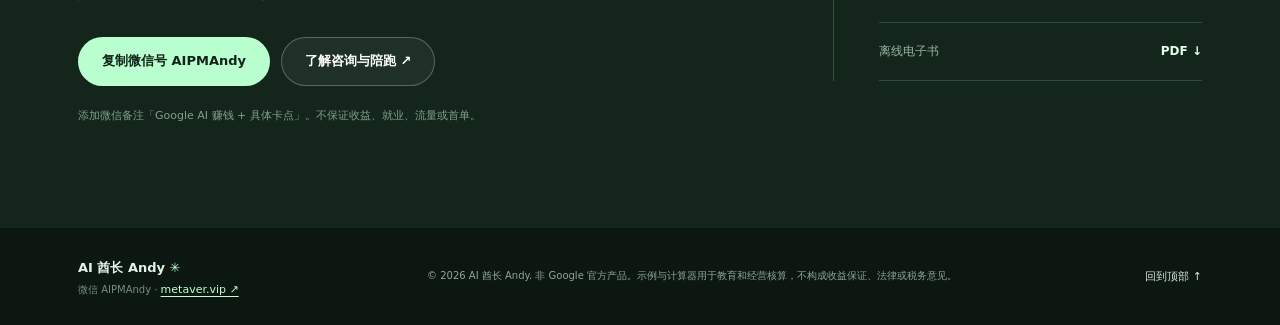
==== commit 12d03384: "docs(geo): 补齐 GEO/SEO 基础设施（README 结构化问答 / llms.txt / canonical / JSON-LD） 改动范围：README 页面结构化数据。内容为原仓库" ====
--- a/index.html
+++ b/index.html
@@ -18,6 +18,7 @@
 <script type="application/ld+json">{"@context":"https://schema.org","@type":"HowTo","name":"Google AI 赚钱保姆级实战攻略","description":"从需求验证到AI交付、报价、第一单与复购的免费实操教程","inLanguage":"zh-CN","dateModified":"2026-11-23","author":{"@type":"Person","name":"AI 酋长 Andy","url":"https://metaver.vip/"},"publisher":{"@type":"Organization","name":"星觉科技","url":"https://www.a6no1.cn/"},"url":"https://aipmandy.github.io/google-ai-income-handbook/","totalTime":"P30D"}</script>
 <script defer src="assets/data.js"></script>
 <script defer src="assets/app.js"></script>
+<meta name="twitter:card" content="summary"><link rel="alternate" type="text/plain" href="https://aipmandy.github.io/google-ai-income-handbook/llms.txt" title="llms.txt">
 </head>
 <body>
 <a class="skip-link" href="#main">跳到正文</a>
@@ -48,6 +49,7 @@
   <span id="calc-mode">当前是虚构教学演示值，不是真实订单与经营结果。</span>
   <button type="button" class="calc-demo-button" id="clear-example">清空示例，填写真实数据</button>
   <button type="button" class="calc-demo-button" id="restore-example" hidden>恢复教学示例</button>
+  <button type="button" class="calc-demo-button" id="undo-clear" hidden>撤销清空</button>
 </div><div class="calc-grid"><div class="calc-card"><div class="calc-header"><span>01 / ORDER CONTRIBUTION</span><h3>这单究竟值不值得接？</h3></div><div class="calc-fields"><label>实际到账 / 元 <input id="received" type="number" min="0" step="0.01" value="1500" /></label><label>退款 / 元 <input id="refund" type="number" min="0" step="0.01" value="0" /></label><label>API / 积分 / 订阅归属成本 <input id="tools-cost" type="number" min="0" step="0.01" value="60" /></label><label>外包 / 支付 / 其他直接费 <input id="other-cost" type="number" min="0" step="0.01" value="40" /></label><label>获客 + 沟通工时 <input id="sales-hours" type="number" min="0" step="0.5" value="3" /></label><label>制作 + 返工工时 <input id="work-hours" type="number" min="0" step="0.5" value="9" /></label></div><div class="calc-result" aria-live="polite"><div><span>直接贡献（非净利润）</span><strong id="contribution">¥1,400</strong></div><div><span>有效时薪</span><strong id="hourly">¥116.67</strong></div></div><small>未知成本请留空，明确无支出才填 0。缺项不计算；演示值均为虚构。未扣税费、固定费用、风险成本。</small></div><div class="calc-card"><div class="calc-header"><span>02 / CAPACITY TEST</span><h3>你的目标，产能够吗？</h3></div><div class="calc-fields"><label>目标单月实际收款 / 元 <input id="target" type="number" min="0" step="1000" value="100000" /></label><label>假设每单实际收款 / 元 <input id="ticket" type="number" min="0" step="100" value="5000" /></label><label>每单全部工时 <input id="hours-per-order" type="number" min="0" step="0.5" value="12" /></label><label>每月可用工时 <input id="monthly-hours" type="number" min="0" step="1" value="160" /></label></div><div class="calc-result" aria-live="polite"><div><span>目标至少需要</span><strong id="need-orders">20 单</strong></div><div><span>理论最大交付</span><strong id="capacity">13 单</strong></div></div><div id="capacity-message" class="capacity-message" aria-live="polite"></div><small>不考虑获客成功率、退款、税费。目标不是未来收入的预测。</small></div></div></div></section>
  <section class="section section-white" id="plan"><div class="container"><div class="section-tag">30 DAYS · TRACK YOUR WORK</div><div class="split-heading"><div><h2>30 天行动计划，不靠意志力。</h2><p class="section-lead">每日一个明确动作和证据。勾选进度留在本机，可备份或恢复。</p></div><div class="plan-buttons"><button id="export-progress" class="btn btn-outline" type="button">导出进度 JSON</button><button id="import-progress" class="btn btn-outline" type="button">恢复进度 JSON</button><input id="progress-file" type="file" accept=".json,application/json" hidden /><button id="reset-progress" class="text-button" type="button">重置</button></div></div><div class="progress-block"><div class="progress-line"><strong id="progress-count">0 / 30 天</strong><span id="progress-percent">0%</span></div><div class="progress-track"><div id="progress-bar" class="progress-fill"></div></div></div><div id="plan-grid" class="plan-grid"></div><p class="note">注意：完成 30 个任务也不等于赚到钱；成败以真实采购、到账、可验收交付和财务复盘为准。无痕模式可能无法可靠保存进度，请导出备份。</p></div></section>
  <section id="brief" class="section soft-section"><div class="container brief-grid"><div><div class="section-tag">YOUR FIRST OFFER · LOCAL-ONLY GENERATOR</div><h2>生成第一份<br />可拿去沟通的服务说明。</h2><p class="section-lead">输入的是你自己的经营假设。这里只生成下载文本，不把信息上传给服务器。</p><div class="small-reminder"><strong>使用边界</strong><p>不要写客户姓名、手机号、账号、商业机密。合同条款须按实际交易审阅。</p></div></div><div class="brief-card"><label>目标买家类型<input id="brief-buyer" maxlength="180" placeholder="例如：三家门店的汽修老板" /></label><label>实际要解决的痛点<textarea id="brief-problem" maxlength="650" rows="2" placeholder="例如：店长每周要想 10 个有事实依据的短视频选题"></textarea></label><label>48 小时内可交付的具体成果<textarea id="brief-delivery" maxlength="650" rows="2" placeholder="例如：7 条视频脚本、镜头清单和审核表"></textarea></label><label>两条验收标准<textarea id="brief-check" maxlength="650" rows="2" placeholder="例如：店长签字确认事实；所有脚本可直接编辑"></textarea></label><button id="download-brief" class="btn btn-dark full" type="button">下载我的服务说明 .txt ↓</button><p class="note">未填齐信息时不会生成文件。</p></div></div></section>
